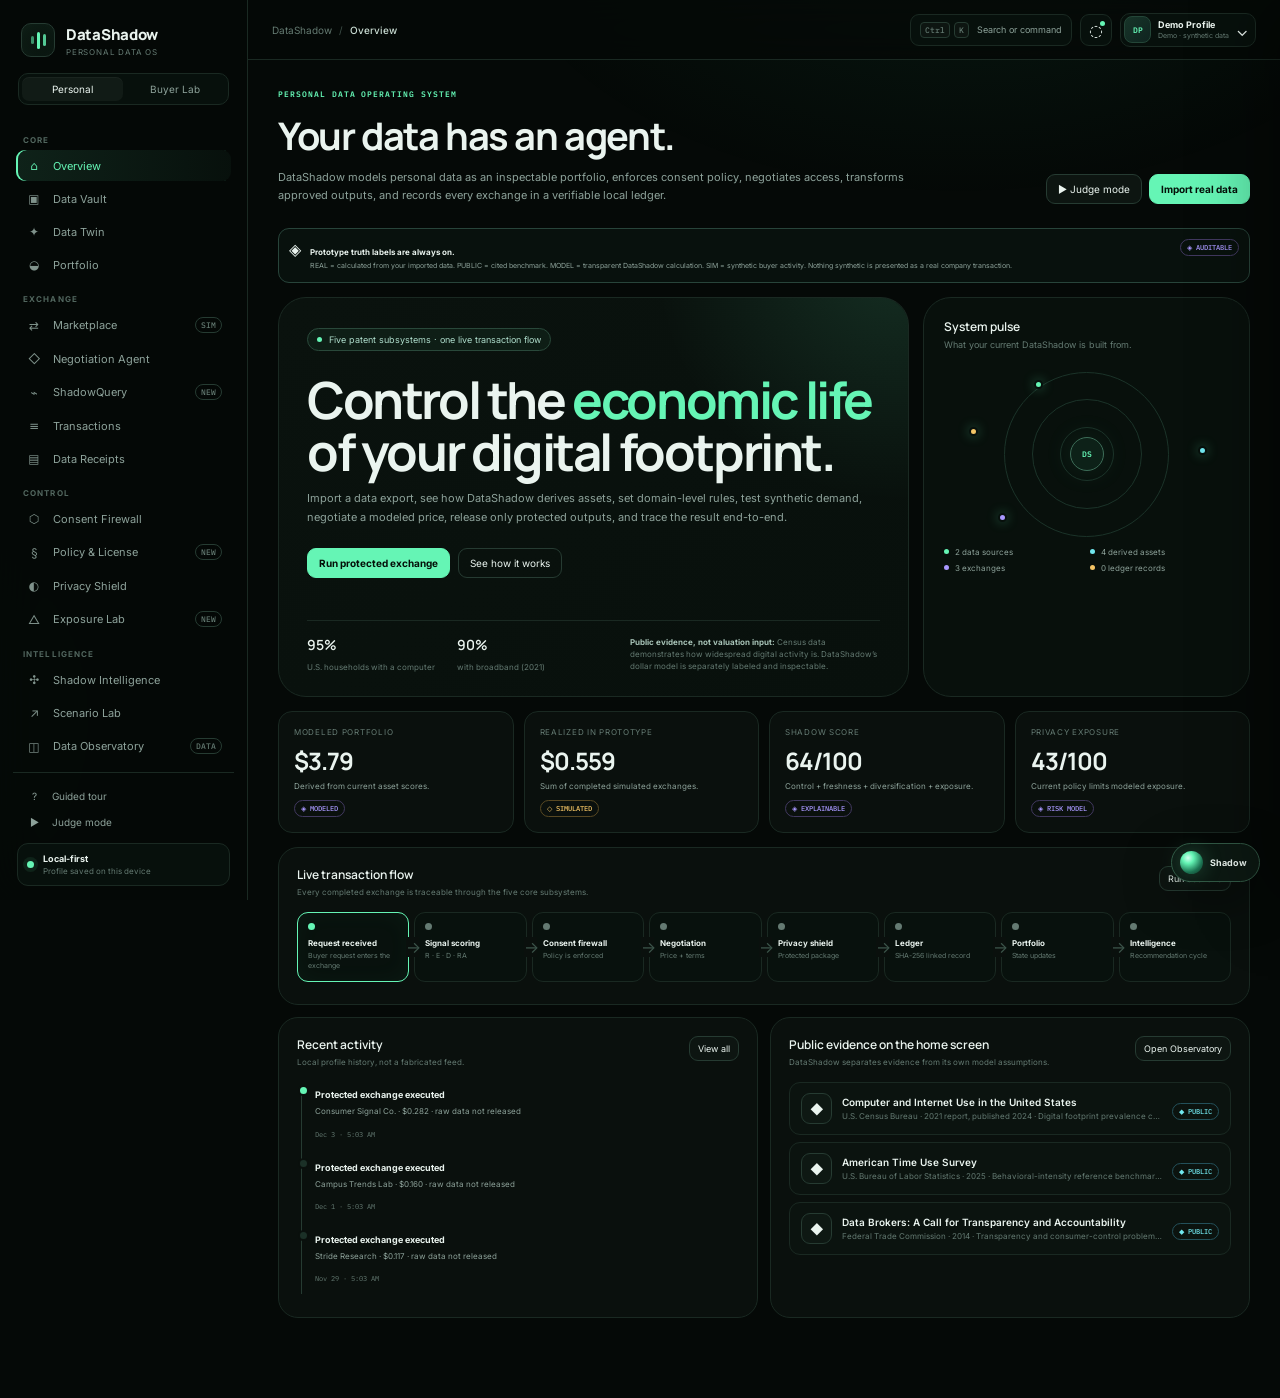
==== index.html @ cffaa815 "Add files via upload" ====
<!doctype html>
<html lang="en">
<head>
  <meta charset="utf-8" />
  <meta name="viewport" content="width=device-width,initial-scale=1" />
  <meta name="description" content="DataShadow — a local-first prototype for personal data asset management, consent, privacy-preserving exchange, and transparent valuation." />
  <meta name="theme-color" content="#07100e" />
  <title>DataShadow — Your Data Has an Agent</title>
  <link rel="preconnect" href="https://fonts.googleapis.com">
  <link rel="preconnect" href="https://fonts.gstatic.com" crossorigin>
  <link href="https://fonts.googleapis.com/css2?family=Inter:wght@400;500;600;700&family=Manrope:wght@500;600;700;800&family=IBM+Plex+Mono:wght@400;500&display=swap" rel="stylesheet">
  <link rel="stylesheet" href="styles.css" />
</head>
<body>
  <div id="boot" class="boot-screen">
    <div class="boot-mark">DS</div>
    <div class="boot-copy"><strong>DataShadow</strong><span>Initializing local privacy engine…</span></div>
  </div>

  <div class="app-shell" id="appShell">
    <aside class="sidebar" id="sidebar">
      <div class="brand" data-action="nav" data-page="overview">
        <div class="brand-mark"><span></span><span></span><span></span></div>
        <div><strong>DataShadow</strong><small>Personal Data OS</small></div>
      </div>

      <div class="mode-switch" role="group" aria-label="Application mode">
        <button class="mode-btn active" data-mode="personal">Personal</button>
        <button class="mode-btn" data-mode="buyer">Buyer Lab</button>
      </div>

      <nav class="side-nav" id="sideNav" aria-label="Primary navigation"></nav>

      <div class="sidebar-foot">
        <button class="sidebar-utility" data-action="guide"><span>?</span> Guided tour</button>
        <button class="sidebar-utility" data-action="judge"><span>▶</span> Judge mode</button>
        <div class="local-badge"><span class="pulse-dot"></span><div><b>Local-first</b><small>Profile saved on this device</small></div></div>
      </div>
    </aside>

    <section class="workspace">
      <header class="topbar">
        <button class="icon-btn mobile-only" data-action="toggle-sidebar" aria-label="Open navigation">☰</button>
        <div class="breadcrumbs" id="breadcrumbs"><span>DataShadow</span><b>/</b><strong>Overview</strong></div>
        <div class="top-actions">
          <button class="command-pill" data-action="command"><kbd>Ctrl</kbd><kbd>K</kbd><span>Search or command</span></button>
          <button class="icon-btn" data-action="notifications" aria-label="Notifications">◌<span class="notification-dot" id="notificationDot"></span></button>
          <button class="profile-chip" data-action="profile"><span class="avatar" id="avatar">SA</span><span class="profile-text"><b id="profileName">Demo Profile</b><small id="profileMeta">Local profile</small></span><span>⌄</span></button>
        </div>
      </header>

      <main id="main" class="main" tabindex="-1"></main>
    </section>
  </div>

  <button class="assistant-fab" data-action="assistant" aria-label="Open Shadow Assistant"><span class="assistant-orb"></span><b>Shadow</b></button>

  <div class="drawer" id="assistantDrawer" aria-hidden="true">
    <div class="drawer-head"><div><small>CONTEXTUAL ASSISTANT</small><h2>Shadow</h2></div><button class="icon-btn" data-action="assistant-close">×</button></div>
    <div class="assistant-context" id="assistantContext"></div>
    <div class="assistant-messages" id="assistantMessages"></div>
    <div class="assistant-suggestions" id="assistantSuggestions"></div>
    <form class="assistant-input" id="assistantForm"><input id="assistantInput" autocomplete="off" placeholder="Ask about your portfolio, privacy, or a transaction…"><button>↑</button></form>
  </div>

  <div class="modal-backdrop" id="modalBackdrop" aria-hidden="true"><div class="modal" id="modal"></div></div>
  <div class="toast-stack" id="toastStack" aria-live="polite"></div>

  <input type="file" id="spotifyInput" accept=".json" multiple hidden>
  <input type="file" id="tiktokInput" accept=".json" hidden>
  <input type="file" id="genericInput" accept=".json,.csv" hidden>
  <input type="file" id="profileImportInput" accept=".json" hidden>

  <script src="data/public-benchmarks.js"></script>
  <script src="app.js"></script>
</body>
</html>
---- styles.css ----
:root{
  --ink:#eaf4ef;--muted:#8da29a;--muted2:#647a72;--bg:#050907;--panel:#0a100d;--panel2:#0d1511;--panel3:#111b16;
  --line:#1a2922;--line2:#263b32;--mint:#65f5b5;--mint2:#34d99a;--cyan:#71e7ef;--amber:#f4c566;--red:#ff7f86;--violet:#a998ff;
  --shadow:0 24px 80px rgba(0,0,0,.38);--r:14px;--rl:20px;--rxl:28px;--sidebar:248px;
  --font:'Inter',system-ui,sans-serif;--display:'Manrope',system-ui,sans-serif;--mono:'IBM Plex Mono',monospace;
}
*{box-sizing:border-box}html{background:var(--bg);color-scheme:dark;scroll-behavior:smooth}body{margin:0;background:var(--bg);color:var(--ink);font-family:var(--font);min-height:100vh;overflow-x:hidden}
button,input,select,textarea{font:inherit}button{color:inherit}.boot-screen{position:fixed;inset:0;background:#050907;z-index:9999;display:flex;align-items:center;justify-content:center;gap:16px;transition:.6s opacity,.6s visibility}.boot-screen.hide{opacity:0;visibility:hidden}.boot-mark{width:48px;height:48px;border:1px solid #315343;border-radius:14px;display:grid;place-items:center;font:700 14px var(--mono);color:var(--mint);box-shadow:inset 0 0 30px rgba(101,245,181,.08)}.boot-copy{display:flex;flex-direction:column;gap:3px}.boot-copy strong{font:700 18px var(--display)}.boot-copy span{font-size:11px;color:var(--muted)}
body:before{content:"";position:fixed;inset:0;pointer-events:none;background:radial-gradient(800px 480px at 75% -10%,rgba(50,219,154,.08),transparent 60%),radial-gradient(500px 500px at -10% 80%,rgba(113,231,239,.05),transparent 70%);z-index:0}.app-shell{position:relative;z-index:1;display:grid;grid-template-columns:var(--sidebar) 1fr;min-height:100vh}.sidebar{position:sticky;top:0;height:100vh;border-right:1px solid var(--line);background:rgba(5,9,7,.92);backdrop-filter:blur(22px);padding:18px 13px 14px;display:flex;flex-direction:column;z-index:30}.brand{display:flex;align-items:center;gap:11px;padding:5px 8px 16px;cursor:pointer}.brand-mark{width:34px;height:34px;border-radius:10px;border:1px solid var(--line2);display:flex;align-items:center;justify-content:center;gap:3px;background:linear-gradient(145deg,#0c1711,#08100c);box-shadow:inset 0 0 24px rgba(101,245,181,.05)}.brand-mark span{display:block;width:3px;border-radius:4px;background:var(--mint)}.brand-mark span:nth-child(1){height:8px;opacity:.55}.brand-mark span:nth-child(2){height:17px}.brand-mark span:nth-child(3){height:12px;opacity:.8}.brand strong{font:800 15px var(--display);letter-spacing:-.3px}.brand small{display:block;color:var(--muted2);font-size:8px;letter-spacing:.1em;text-transform:uppercase;margin-top:2px}.mode-switch{background:#07100c;border:1px solid var(--line);border-radius:10px;padding:3px;display:grid;grid-template-columns:1fr 1fr;gap:2px;margin:0 5px 16px}.mode-btn{border:0;background:transparent;color:var(--muted);padding:6px;border-radius:7px;font-size:10px;cursor:pointer}.mode-btn.active{background:var(--panel3);color:var(--ink);box-shadow:0 1px 0 rgba(255,255,255,.04) inset}.side-nav{overflow:auto;padding:0 3px 8px;scrollbar-width:none}.nav-section{margin:14px 7px 5px;color:#52675f;font-size:8px;font-weight:700;letter-spacing:.14em;text-transform:uppercase}.nav-item{width:100%;border:0;background:transparent;color:#8da29a;padding:8px 9px;border-radius:9px;display:flex;align-items:center;gap:10px;text-align:left;cursor:pointer;font-size:11px;margin:2px 0;transition:.18s}.nav-item:hover{background:#0a120e;color:#d8e8e0}.nav-item.active{background:linear-gradient(90deg,rgba(101,245,181,.11),rgba(101,245,181,.035));color:var(--mint);box-shadow:inset 2px 0 0 var(--mint)}.nav-ico{width:18px;text-align:center;font-size:12px;opacity:.9}.nav-pill{margin-left:auto;font:500 8px var(--mono);padding:2px 5px;border:1px solid var(--line2);border-radius:8px;color:var(--muted2)}.sidebar-foot{margin-top:auto;border-top:1px solid var(--line);padding:10px 4px 0}.sidebar-utility{width:100%;border:0;background:transparent;color:var(--muted);display:flex;gap:9px;align-items:center;padding:7px 8px;border-radius:8px;cursor:pointer;font-size:10px}.sidebar-utility:hover{background:var(--panel);color:var(--ink)}.sidebar-utility span{width:18px;text-align:center}.local-badge{margin-top:8px;padding:9px;border:1px solid var(--line);border-radius:11px;background:#07100c;display:flex;gap:9px;align-items:center}.pulse-dot{width:7px;height:7px;border-radius:50%;background:var(--mint);box-shadow:0 0 0 4px rgba(101,245,181,.08)}.local-badge b{display:block;font-size:9px}.local-badge small{display:block;color:var(--muted2);font-size:8px;margin-top:2px}
.workspace{min-width:0}.topbar{height:60px;border-bottom:1px solid var(--line);display:flex;align-items:center;justify-content:space-between;padding:0 24px;position:sticky;top:0;background:rgba(5,9,7,.82);backdrop-filter:blur(20px);z-index:25}.breadcrumbs{font-size:10px;color:var(--muted2);display:flex;gap:7px;align-items:center}.breadcrumbs b{font-weight:400;color:#3f514a}.breadcrumbs strong{color:#caddd4;font-weight:500}.top-actions{display:flex;align-items:center;gap:8px}.command-pill{height:32px;border:1px solid var(--line);border-radius:9px;background:#07100c;color:var(--muted);font-size:9px;padding:0 9px;display:flex;align-items:center;gap:4px;cursor:pointer}.command-pill span{margin-left:4px}.command-pill kbd{font:500 8px var(--mono);border:1px solid var(--line2);background:var(--panel2);padding:2px 4px;border-radius:4px;color:var(--muted2)}.icon-btn{width:32px;height:32px;border:1px solid var(--line);background:#07100c;border-radius:9px;display:grid;place-items:center;cursor:pointer;position:relative}.icon-btn:hover{border-color:var(--line2);background:var(--panel2)}.notification-dot{position:absolute;right:6px;top:6px;width:5px;height:5px;border-radius:50%;background:var(--mint)}.profile-chip{height:34px;border:1px solid var(--line);background:#07100c;border-radius:10px;padding:2px 7px 2px 3px;display:flex;gap:7px;align-items:center;cursor:pointer}.avatar{width:27px;height:27px;display:grid;place-items:center;border-radius:8px;background:linear-gradient(135deg,#173428,#0f2420);color:var(--mint);font:600 8px var(--mono);border:1px solid #244638}.profile-text{text-align:left}.profile-text b{font-size:9px;display:block}.profile-text small{font-size:7px;color:var(--muted2);display:block;margin-top:1px}.main{max-width:1560px;margin:0 auto;padding:28px 30px 80px;outline:none}.page-enter{animation:pageIn .35s ease both}@keyframes pageIn{from{opacity:0;transform:translateY(4px)}to{opacity:1;transform:none}}
.eyebrow{font:600 8px var(--mono);color:var(--mint);letter-spacing:.12em;text-transform:uppercase;margin-bottom:9px}.page-head{display:flex;align-items:flex-end;justify-content:space-between;gap:20px;margin-bottom:24px}.page-head h1{font:700 clamp(25px,3vw,38px) var(--display);letter-spacing:-1.4px;margin:0}.page-head p{max-width:650px;color:var(--muted);font-size:11px;line-height:1.65;margin:7px 0 0}.head-actions{display:flex;gap:7px;flex-wrap:wrap}.btn{border:1px solid var(--line2);background:var(--panel2);border-radius:9px;padding:8px 11px;font-size:10px;cursor:pointer;display:inline-flex;align-items:center;justify-content:center;gap:7px;transition:.18s;text-decoration:none;color:var(--ink)}.btn:hover{transform:translateY(-1px);border-color:#355344}.btn.primary{background:var(--mint);color:#051009;border-color:var(--mint);font-weight:700}.btn.primary:hover{box-shadow:0 8px 28px rgba(101,245,181,.15)}.btn.ghost{background:transparent}.btn.danger{border-color:rgba(255,127,134,.3);color:var(--red);background:rgba(255,127,134,.06)}.btn.small{padding:6px 8px;font-size:9px}.btn.linklike{background:transparent;border:0;padding:0;color:var(--mint)}
.hero-grid{display:grid;grid-template-columns:minmax(0,1.45fr) minmax(300px,.75fr);gap:14px;margin-bottom:14px}.hero-panel{border:1px solid var(--line);border-radius:var(--rxl);background:linear-gradient(145deg,#0a120e,#08100c);min-height:370px;padding:28px 28px 118px;position:relative;overflow:hidden}.hero-panel:before{content:"";position:absolute;width:520px;height:520px;border-radius:50%;right:-250px;top:-300px;background:radial-gradient(circle,rgba(101,245,181,.13),transparent 66%);pointer-events:none}.hero-kicker{display:inline-flex;align-items:center;gap:7px;border:1px solid #29483a;background:rgba(101,245,181,.05);border-radius:30px;padding:5px 9px;color:#aedccb;font-size:9px}.hero-kicker i{width:5px;height:5px;border-radius:50%;background:var(--mint)}.hero-panel h2{font:700 clamp(30px,4vw,54px)/1.02 var(--display);letter-spacing:-2.4px;margin:22px 0 12px;max-width:800px}.hero-panel h2 em{font-style:normal;color:var(--mint)}.hero-panel>p{color:var(--muted);font-size:11px;line-height:1.75;max-width:650px}.hero-actions{display:flex;gap:8px;margin-top:20px}.evidence-strip{position:absolute;left:28px;right:28px;bottom:22px;border-top:1px solid var(--line);padding-top:14px;display:flex;gap:22px;align-items:center}.evidence-stat b{font:600 14px var(--display);display:block}.evidence-stat small{font-size:8px;color:var(--muted2)}.evidence-source{margin-left:auto;max-width:250px;font-size:8px;color:var(--muted2);line-height:1.5}.evidence-source strong{color:#a9c5b9}.signal-radar{border:1px solid var(--line);border-radius:var(--rxl);background:#08100c;padding:20px;position:relative}.signal-radar h3{font:600 12px var(--display);margin:0}.signal-radar>p{font-size:9px;color:var(--muted2);margin:4px 0 12px}.radar-orbit{height:185px;position:relative;display:grid;place-items:center}.orbit{position:absolute;border:1px solid #1b3329;border-radius:50%}.orbit.o1{width:165px;height:165px}.orbit.o2{width:110px;height:110px}.orbit.o3{width:54px;height:54px}.orbit-core{width:34px;height:34px;border-radius:50%;display:grid;place-items:center;border:1px solid #3d6d58;background:#0d2118;color:var(--mint);font:600 8px var(--mono);box-shadow:0 0 30px rgba(101,245,181,.1)}.orbit-node{position:absolute;width:9px;height:9px;border:2px solid #07100c;border-radius:50%;background:var(--mint);box-shadow:0 0 12px rgba(101,245,181,.35)}.orbit-node.n1{top:18px;left:90px}.orbit-node.n2{right:22px;top:84px;background:var(--cyan)}.orbit-node.n3{bottom:25px;left:54px;background:var(--violet)}.orbit-node.n4{left:25px;top:65px;background:var(--amber)}.radar-legend{display:grid;grid-template-columns:1fr 1fr;gap:6px}.legend-item{font-size:8px;color:var(--muted);display:flex;align-items:center;gap:6px}.legend-item i{width:5px;height:5px;border-radius:50%;background:var(--mint)}
.metric-grid{display:grid;grid-template-columns:repeat(4,1fr);gap:10px;margin:14px 0}.metric{border:1px solid var(--line);background:var(--panel);border-radius:var(--r);padding:15px;min-width:0}.metric-label{font-size:8px;color:var(--muted2);text-transform:uppercase;letter-spacing:.09em}.metric-value{font:700 24px var(--display);letter-spacing:-1px;margin:7px 0 4px}.metric-sub{font-size:8px;color:var(--muted);line-height:1.4}.metric .source-tag{margin-top:8px}.source-tag{display:inline-flex;align-items:center;gap:4px;border:1px solid var(--line2);padding:3px 6px;border-radius:20px;font:500 7px var(--mono);color:var(--muted)}.source-tag.real{color:var(--mint);border-color:#295441}.source-tag.public{color:var(--cyan);border-color:#23505a}.source-tag.sim{color:var(--amber);border-color:#584822}.source-tag.model{color:var(--violet);border-color:#41385f}
.grid-2{display:grid;grid-template-columns:1fr 1fr;gap:12px}.grid-3{display:grid;grid-template-columns:repeat(3,1fr);gap:12px}.grid-4{display:grid;grid-template-columns:repeat(4,1fr);gap:10px}.panel{border:1px solid var(--line);background:var(--panel);border-radius:var(--rl);padding:18px;min-width:0}.panel.tight{padding:14px}.panel-head{display:flex;align-items:flex-start;justify-content:space-between;gap:10px;margin-bottom:14px}.panel-head h3{font:600 12px var(--display);margin:0}.panel-head p{font-size:8px;color:var(--muted2);margin:3px 0 0;line-height:1.5}.panel-label{font:600 7px var(--mono);letter-spacing:.12em;text-transform:uppercase;color:var(--muted2);margin-bottom:7px}.section-title{font:650 18px var(--display);letter-spacing:-.4px;margin:28px 0 12px}.section-sub{font-size:10px;color:var(--muted);margin:-6px 0 14px;max-width:760px;line-height:1.7}.divider{height:1px;background:var(--line);margin:16px 0}.mono{font-family:var(--mono)}.muted{color:var(--muted)}.mint{color:var(--mint)}.amber{color:var(--amber)}.red{color:var(--red)}.cyan{color:var(--cyan)}.violet{color:var(--violet)}
.chart-wrap{height:190px;position:relative}.line-chart{width:100%;height:100%;overflow:visible}.chart-grid-line{stroke:#15231d;stroke-width:1}.chart-path{fill:none;stroke:var(--mint);stroke-width:2;filter:drop-shadow(0 0 5px rgba(101,245,181,.2))}.chart-fill{fill:url(#chartFade)}.chart-dot{fill:#07100c;stroke:var(--mint);stroke-width:2}.chart-tooltip{position:absolute;background:#0b1510;border:1px solid var(--line2);padding:6px 8px;border-radius:8px;font-size:8px;pointer-events:none;transform:translate(-50%,-120%);display:none;z-index:5;box-shadow:var(--shadow)}.spark{height:26px;width:70px}.mini-bars{height:72px;display:flex;gap:4px;align-items:flex-end}.mini-bar{flex:1;border-radius:3px 3px 1px 1px;background:linear-gradient(to top,rgba(101,245,181,.22),rgba(101,245,181,.8))}
.list{display:flex;flex-direction:column;gap:7px}.list-row{border:1px solid var(--line);background:#0b130f;border-radius:11px;padding:10px 11px;display:flex;align-items:center;gap:10px;transition:.17s;min-width:0}.list-row.clickable{cursor:pointer}.list-row.clickable:hover{border-color:#2a4538;background:#0c1611}.row-icon{width:31px;height:31px;border:1px solid var(--line2);border-radius:9px;display:grid;place-items:center;background:#0e1813;font-size:13px;flex:none}.row-main{min-width:0;flex:1}.row-main b{display:block;font-size:10px;font-weight:600;overflow:hidden;text-overflow:ellipsis;white-space:nowrap}.row-main small{display:block;color:var(--muted2);font-size:8px;margin-top:3px;overflow:hidden;text-overflow:ellipsis;white-space:nowrap}.row-side{text-align:right;flex:none}.row-side b{font:600 10px var(--mono);display:block}.row-side small{font-size:7px;color:var(--muted2);display:block;margin-top:3px}.status{display:inline-flex;align-items:center;gap:5px;border-radius:20px;padding:3px 7px;border:1px solid var(--line2);font-size:7px;white-space:nowrap}.status:before{content:"";width:5px;height:5px;border-radius:50%;background:var(--muted)}.status.open:before,.status.ok:before,.status.approved:before{background:var(--mint)}.status.selective:before,.status.pending:before{background:var(--amber)}.status.locked:before,.status.denied:before,.status.high:before{background:var(--red)}
.flow{display:flex;align-items:stretch;gap:5px;overflow:auto;padding-bottom:4px}.flow-step{min-width:105px;flex:1;border:1px solid var(--line);background:#08110d;border-radius:11px;padding:10px;position:relative}.flow-step+.flow-step:before{content:"→";position:absolute;left:-9px;top:50%;transform:translateY(-50%);color:#3c554b;background:var(--panel);width:13px;text-align:center}.flow-step i{display:block;width:7px;height:7px;border-radius:50%;background:var(--muted2);margin-bottom:8px}.flow-step.done{border-color:#254438}.flow-step.done i{background:var(--mint);box-shadow:0 0 12px rgba(101,245,181,.25)}.flow-step.active{border-color:var(--mint);box-shadow:inset 0 0 25px rgba(101,245,181,.04)}.flow-step.active i{background:var(--mint);animation:pulse 1s infinite}@keyframes pulse{50%{box-shadow:0 0 0 6px rgba(101,245,181,0)}}.flow-step b{display:block;font-size:8px}.flow-step small{display:block;font-size:7px;color:var(--muted2);margin-top:3px;line-height:1.45}
.data-table-wrap{overflow:auto;border:1px solid var(--line);border-radius:12px}.data-table{width:100%;border-collapse:collapse;min-width:700px}.data-table th{font:600 7px var(--mono);text-transform:uppercase;letter-spacing:.09em;color:var(--muted2);text-align:left;padding:9px 11px;background:#09110d;border-bottom:1px solid var(--line)}.data-table td{font-size:8px;padding:9px 11px;border-bottom:1px solid #15221c;color:#b8cbc2}.data-table tr:last-child td{border-bottom:0}.data-table tbody tr:hover{background:#0c1511}.hash{font:400 7px var(--mono);color:#6f9986;max-width:180px;overflow:hidden;text-overflow:ellipsis;white-space:nowrap}.badge{display:inline-flex;padding:3px 6px;border:1px solid var(--line2);border-radius:6px;font:500 7px var(--mono);color:var(--muted)}
.domain-grid{display:grid;grid-template-columns:repeat(3,1fr);gap:10px}.domain-card{border:1px solid var(--line);background:var(--panel);border-radius:16px;padding:15px;position:relative;overflow:hidden}.domain-card:after{content:"";position:absolute;right:-25px;top:-25px;width:85px;height:85px;border-radius:50%;background:radial-gradient(circle,var(--glow,rgba(101,245,181,.06)),transparent 70%);pointer-events:none}.domain-top{display:flex;justify-content:space-between;gap:8px}.domain-icon{font-size:20px}.domain-card h3{font:600 12px var(--display);margin:9px 0 4px}.domain-card p{font-size:8px;color:var(--muted);line-height:1.55;min-height:38px}.domain-meta{display:flex;justify-content:space-between;border-top:1px solid var(--line);padding-top:10px;margin-top:11px}.domain-meta div b{font:600 9px var(--mono);display:block}.domain-meta div small{font-size:6px;color:var(--muted2);text-transform:uppercase}.segmented{display:flex;border:1px solid var(--line);padding:2px;background:#07100c;border-radius:8px}.segmented button{border:0;background:transparent;color:var(--muted2);font-size:7px;padding:4px 6px;border-radius:5px;cursor:pointer}.segmented button.active{background:#15231d;color:var(--ink)}
.input,.select,.textarea{width:100%;border:1px solid var(--line2);background:#07100c;color:var(--ink);border-radius:9px;padding:9px 10px;outline:none;font-size:9px}.input:focus,.select:focus,.textarea:focus{border-color:#3a6351;box-shadow:0 0 0 3px rgba(101,245,181,.05)}.textarea{resize:vertical;min-height:75px}.form-grid{display:grid;grid-template-columns:1fr 1fr;gap:10px}.field label{display:block;font-size:7px;color:var(--muted2);text-transform:uppercase;letter-spacing:.08em;margin:0 0 5px}.range{width:100%;accent-color:var(--mint)}.range-row{display:flex;align-items:center;gap:8px}.range-value{font:500 8px var(--mono);color:var(--mint);min-width:36px;text-align:right}.check-row{display:flex;align-items:center;justify-content:space-between;border:1px solid var(--line);border-radius:10px;padding:9px 10px;background:#09110d}.check-row b{font-size:9px}.check-row small{font-size:7px;color:var(--muted2);display:block;margin-top:2px}.toggle{width:32px;height:18px;border:1px solid var(--line2);border-radius:20px;background:#101b16;position:relative;cursor:pointer;transition:.2s}.toggle:after{content:"";position:absolute;width:12px;height:12px;top:2px;left:2px;border-radius:50%;background:#6c7d75;transition:.2s}.toggle.on{border-color:#367159;background:rgba(101,245,181,.12)}.toggle.on:after{left:16px;background:var(--mint)}
.source-card{border:1px solid var(--line);border-radius:14px;background:#09110d;padding:13px}.source-card .agency{font:600 7px var(--mono);color:var(--cyan);text-transform:uppercase;letter-spacing:.09em}.source-card h4{font:600 11px var(--display);margin:7px 0 4px}.source-card p{font-size:8px;color:var(--muted);line-height:1.55}.source-card a{font-size:8px;color:var(--mint);text-decoration:none}.source-card a:hover{text-decoration:underline}.source-metrics{display:flex;gap:8px;margin:9px 0}.source-metric{border-left:1px solid var(--line2);padding-left:8px}.source-metric b{font:600 12px var(--mono);display:block}.source-metric small{font-size:6px;color:var(--muted2)}
.score-ring{--score:75;--ring:var(--mint);width:120px;height:120px;border-radius:50%;display:grid;place-items:center;background:conic-gradient(var(--ring) calc(var(--score)*1%),#14221b 0);position:relative}.score-ring:after{content:"";position:absolute;inset:8px;border-radius:50%;background:var(--panel)}.score-ring>div{position:relative;z-index:1;text-align:center}.score-ring b{font:700 29px var(--display);display:block}.score-ring small{font-size:7px;color:var(--muted2)}.score-breakdown{flex:1}.score-line{display:grid;grid-template-columns:100px 1fr 34px;align-items:center;gap:8px;margin:8px 0;font-size:8px}.progress{height:5px;border-radius:10px;background:#14231c;overflow:hidden}.progress span{height:100%;display:block;background:var(--mint);border-radius:10px}
.twin-wrap{min-height:500px;border:1px solid var(--line);border-radius:var(--rl);background:radial-gradient(circle at center,rgba(101,245,181,.05),transparent 38%),#07100c;position:relative;overflow:hidden}.twin-canvas{width:100%;height:500px}.twin-node{cursor:pointer;transition:.2s}.twin-node:hover{filter:brightness(1.3)}.graph-controls{position:absolute;left:14px;top:14px;display:flex;gap:5px;z-index:3}.graph-legend{position:absolute;right:14px;bottom:14px;background:rgba(7,16,12,.88);border:1px solid var(--line);border-radius:10px;padding:8px 10px;display:flex;gap:10px;font-size:7px;color:var(--muted)}.graph-legend i{display:inline-block;width:6px;height:6px;border-radius:50%;margin-right:4px}.graph-detail{position:absolute;right:14px;top:14px;width:240px;background:rgba(8,17,13,.96);border:1px solid var(--line2);border-radius:12px;padding:13px;display:none;z-index:4;box-shadow:var(--shadow)}.graph-detail.open{display:block}.graph-detail h4{font:600 11px var(--display);margin:0 0 4px}.graph-detail p{font-size:8px;color:var(--muted);line-height:1.55}.graph-kv{display:flex;justify-content:space-between;font-size:7px;border-top:1px solid var(--line);padding:6px 0}.graph-kv span{color:var(--muted2)}
.transform-grid{display:grid;grid-template-columns:1fr 40px 1fr;gap:10px;align-items:center}.data-sample{border:1px solid var(--line);background:#07100c;border-radius:11px;padding:11px;font:400 8px/1.8 var(--mono)}.sample-row{display:flex;justify-content:space-between;gap:12px}.sample-row span:first-child{color:var(--muted2)}.sample-row.changed span:last-child{color:var(--amber)}.transform-arrow{text-align:center;color:var(--mint)}.risk-matrix{display:grid;grid-template-columns:repeat(5,1fr);gap:3px}.risk-cell{aspect-ratio:1;border-radius:5px;border:1px solid var(--line);display:grid;place-items:center;font:500 7px var(--mono);color:rgba(255,255,255,.4)}.risk-cell.r1{background:rgba(101,245,181,.06)}.risk-cell.r2{background:rgba(244,197,102,.08)}.risk-cell.r3{background:rgba(255,127,134,.09)}
.license-preview{border:1px solid var(--line2);border-radius:14px;background:linear-gradient(145deg,#09130e,#07100c);padding:18px;position:relative}.license-preview:before{content:"DS LICENSE";font:600 7px var(--mono);letter-spacing:.15em;color:#446356;position:absolute;right:14px;top:12px}.license-preview h3{font:650 18px var(--display);margin:0 0 4px}.license-terms{display:grid;grid-template-columns:1fr 1fr;gap:6px;margin-top:14px}.license-term{border:1px solid var(--line);border-radius:9px;padding:8px}.license-term small{font-size:6px;color:var(--muted2);text-transform:uppercase}.license-term b{font-size:8px;display:block;margin-top:3px}.query-box{border:1px solid #2c5845;border-radius:15px;background:linear-gradient(145deg,rgba(101,245,181,.06),transparent);padding:18px}.query-code{background:#050a07;border:1px solid var(--line);border-radius:10px;padding:12px;font:400 8px/1.7 var(--mono);color:#acd9c6;margin:10px 0}.query-result{border:1px dashed #315744;border-radius:10px;padding:10px;display:flex;justify-content:space-between;align-items:center}.query-result b{font:700 22px var(--display);color:var(--mint)}
.timeline{position:relative;padding-left:18px}.timeline:before{content:"";position:absolute;left:4px;top:5px;bottom:5px;width:1px;background:var(--line2)}.timeline-item{position:relative;padding:0 0 14px}.timeline-item:before{content:"";position:absolute;left:-17px;top:3px;width:7px;height:7px;border-radius:50%;background:#1b3027;border:2px solid var(--panel)}.timeline-item.new:before{background:var(--mint)}.timeline-item b{font-size:9px}.timeline-item p{font-size:8px;color:var(--muted);line-height:1.55;margin:3px 0}.timeline-item time{font:400 7px var(--mono);color:var(--muted2)}
.callout{border:1px solid #274536;background:rgba(101,245,181,.04);border-radius:12px;padding:12px;display:flex;gap:10px}.callout.warn{border-color:#4e4428;background:rgba(244,197,102,.04)}.callout.danger{border-color:#512d30;background:rgba(255,127,134,.04)}.callout-icon{width:27px;height:27px;display:grid;place-items:center;border:1px solid var(--line2);border-radius:8px;flex:none}.callout b{font-size:9px}.callout p{font-size:8px;color:var(--muted);line-height:1.55;margin:3px 0 0}.empty{padding:28px;text-align:center;border:1px dashed var(--line2);border-radius:14px}.empty-icon{font-size:24px;opacity:.65}.empty h3{font:600 13px var(--display);margin:9px 0 4px}.empty p{font-size:8px;color:var(--muted);max-width:420px;margin:0 auto 12px;line-height:1.6}
.assistant-fab{position:fixed;right:20px;bottom:18px;z-index:45;border:1px solid #315744;background:#0c1812;border-radius:40px;padding:7px 12px 7px 8px;display:flex;align-items:center;gap:7px;cursor:pointer;box-shadow:0 15px 50px rgba(0,0,0,.4)}.assistant-fab b{font-size:9px}.assistant-orb{width:23px;height:23px;border-radius:50%;background:radial-gradient(circle at 35% 30%,#d4fff0,var(--mint) 25%,#1d7453 65%,#0e2a1e);box-shadow:0 0 20px rgba(101,245,181,.25)}.drawer{position:fixed;right:0;top:0;bottom:0;width:min(385px,100vw);background:#07100c;border-left:1px solid var(--line2);z-index:70;transform:translateX(102%);transition:.28s;display:flex;flex-direction:column;box-shadow:-20px 0 70px rgba(0,0,0,.4)}.drawer.open{transform:none}.drawer-head{display:flex;align-items:center;justify-content:space-between;padding:18px;border-bottom:1px solid var(--line)}.drawer-head small{font:500 7px var(--mono);color:var(--mint);letter-spacing:.12em}.drawer-head h2{font:650 18px var(--display);margin:2px 0 0}.assistant-context{margin:12px 14px 0;border:1px solid var(--line);border-radius:10px;padding:9px;font-size:7px;color:var(--muted)}.assistant-messages{flex:1;overflow:auto;padding:14px;display:flex;flex-direction:column;gap:9px}.message{max-width:90%;font-size:9px;line-height:1.6;border-radius:11px;padding:9px 10px}.message.assistant{background:var(--panel2);border:1px solid var(--line);align-self:flex-start}.message.user{background:#133426;border:1px solid #24513d;align-self:flex-end}.assistant-suggestions{display:flex;gap:5px;overflow:auto;padding:8px 14px}.assistant-suggestions button{white-space:nowrap;border:1px solid var(--line);background:#09120e;border-radius:20px;color:var(--muted);font-size:7px;padding:6px 8px;cursor:pointer}.assistant-input{display:flex;padding:12px 14px 16px;border-top:1px solid var(--line);gap:7px}.assistant-input input{flex:1;border:1px solid var(--line2);background:#050a07;color:var(--ink);border-radius:10px;padding:10px;font-size:9px;outline:none}.assistant-input button{width:34px;border:0;border-radius:9px;background:var(--mint);color:#051009;font-weight:800;cursor:pointer}
.modal-backdrop{position:fixed;inset:0;background:rgba(0,0,0,.7);backdrop-filter:blur(8px);z-index:80;display:grid;place-items:center;padding:20px;opacity:0;visibility:hidden;transition:.2s}.modal-backdrop.open{opacity:1;visibility:visible}.modal{width:min(650px,100%);max-height:88vh;overflow:auto;background:#08110d;border:1px solid var(--line2);border-radius:20px;box-shadow:var(--shadow);padding:20px}.modal h2{font:650 20px var(--display);letter-spacing:-.5px;margin:0}.modal p{font-size:9px;color:var(--muted);line-height:1.65}.modal-head{display:flex;justify-content:space-between;gap:10px;align-items:flex-start}.modal-actions{display:flex;justify-content:flex-end;gap:7px;margin-top:16px}.toast-stack{position:fixed;right:18px;top:72px;z-index:95;display:flex;flex-direction:column;gap:7px}.toast{border:1px solid var(--line2);background:#0b1611;border-radius:10px;padding:9px 11px;font-size:8px;box-shadow:var(--shadow);animation:toastIn .2s ease}.toast strong{color:var(--mint)}@keyframes toastIn{from{opacity:0;transform:translateY(-5px)}to{opacity:1;transform:none}}
.command-results{display:flex;flex-direction:column;gap:5px;margin-top:12px}.command-item{border:1px solid var(--line);border-radius:9px;padding:9px;cursor:pointer;display:flex;justify-content:space-between;gap:10px}.command-item:hover{border-color:#365645;background:#0b1510}.command-item b{font-size:9px}.command-item small{font-size:7px;color:var(--muted2)}
.guide-overlay{position:fixed;inset:0;background:rgba(0,0,0,.58);z-index:90;pointer-events:none}.guide-card{position:fixed;z-index:91;width:min(370px,calc(100vw - 30px));background:#0a1510;border:1px solid #365947;border-radius:15px;padding:15px;box-shadow:var(--shadow)}.guide-card .step{font:500 7px var(--mono);color:var(--mint);text-transform:uppercase;letter-spacing:.11em}.guide-card h3{font:650 15px var(--display);margin:6px 0}.guide-card p{font-size:8px;color:var(--muted);line-height:1.6}.guide-actions{display:flex;justify-content:space-between;align-items:center;margin-top:12px}.guide-actions div{display:flex;gap:6px}.guide-dots{display:flex;gap:4px}.guide-dots i{width:5px;height:5px;border-radius:50%;background:#263c32}.guide-dots i.active{background:var(--mint)}
.mobile-only{display:none}.notice-bar{display:flex;gap:9px;align-items:flex-start;border:1px solid #28443a;background:#08110d;border-radius:11px;padding:10px;margin-bottom:14px}.notice-bar b{font-size:8px}.notice-bar p{font-size:7px;color:var(--muted);margin:2px 0 0;line-height:1.5}.notice-bar .source-tag{margin-left:auto;flex:none}.about-hero{display:grid;grid-template-columns:130px 1fr;gap:20px;align-items:start}.about-photo{width:130px;height:145px;object-fit:cover;object-position:50% 20%;border-radius:18px;border:1px solid var(--line2);filter:saturate(.9) contrast(1.03)}.about-copy h2{font:700 26px var(--display);letter-spacing:-.8px;margin:0}.about-copy .role{font-size:9px;color:var(--mint);margin:5px 0 10px}.about-copy p{font-size:9px;color:var(--muted);line-height:1.72}.tag-cloud{display:flex;flex-wrap:wrap;gap:5px;margin-top:10px}.tag{border:1px solid var(--line);border-radius:20px;padding:4px 7px;font-size:7px;color:#a7bbb1}.architecture{display:grid;grid-template-columns:repeat(5,1fr);gap:8px}.arch-node{border:1px solid var(--line);background:#09120e;border-radius:12px;padding:11px;min-height:100px}.arch-node .n{font:500 7px var(--mono);color:var(--mint)}.arch-node h4{font:600 10px var(--display);margin:7px 0 4px}.arch-node p{font-size:7px;color:var(--muted);line-height:1.5}.formula{border:1px solid var(--line2);background:#050a07;border-radius:10px;padding:11px;font:400 9px var(--mono);color:#bad8cb}.big-number{font:700 42px var(--display);letter-spacing:-2px}.smallcaps{font:600 7px var(--mono);letter-spacing:.12em;text-transform:uppercase;color:var(--muted2)}
@media(max-width:1100px){:root{--sidebar:216px}.metric-grid,.grid-4{grid-template-columns:repeat(2,1fr)}.domain-grid,.grid-3{grid-template-columns:repeat(2,1fr)}.architecture{grid-template-columns:repeat(3,1fr)}.hero-grid{grid-template-columns:1fr}.signal-radar{min-height:260px}}
@media(max-width:760px){.mobile-only{display:grid}.app-shell{grid-template-columns:1fr}.sidebar{position:fixed;left:0;top:0;bottom:0;width:250px;transform:translateX(-102%);transition:.25s;box-shadow:20px 0 60px rgba(0,0,0,.4)}.sidebar.open{transform:none}.topbar{padding:0 12px}.command-pill{display:none}.profile-text{display:none}.main{padding:20px 14px 70px}.page-head{align-items:flex-start;flex-direction:column}.hero-panel{padding:20px 20px 128px;min-height:430px}.hero-panel h2{font-size:34px}.evidence-strip{left:20px;right:20px;gap:12px;flex-wrap:wrap}.evidence-source{margin-left:0}.metric-grid,.grid-2,.grid-3,.grid-4,.domain-grid,.form-grid{grid-template-columns:1fr}.architecture{grid-template-columns:1fr}.transform-grid{grid-template-columns:1fr}.transform-arrow{transform:rotate(90deg)}.about-hero{grid-template-columns:1fr}.about-photo{width:110px;height:120px}.drawer{width:100%}.graph-detail{left:14px;right:14px;top:auto;bottom:14px;width:auto}.twin-canvas{height:430px}.twin-wrap{min-height:430px}}
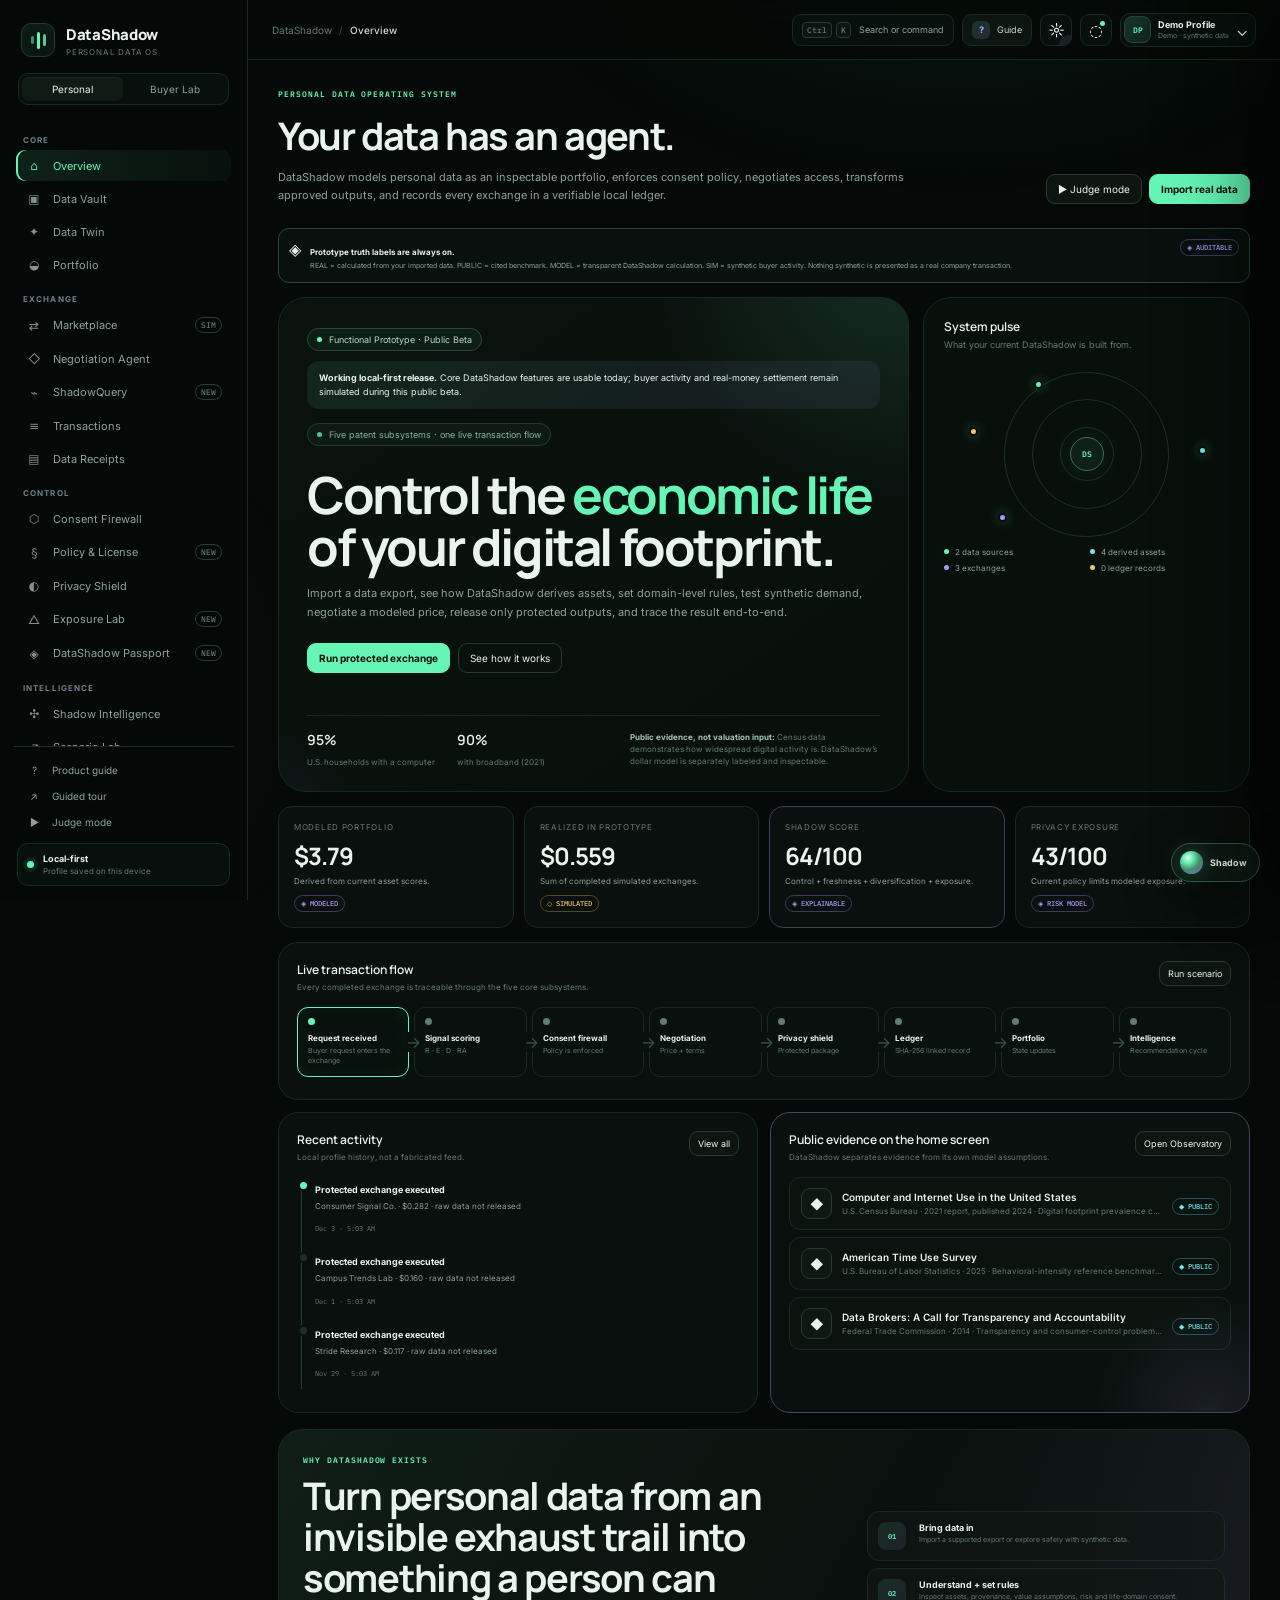
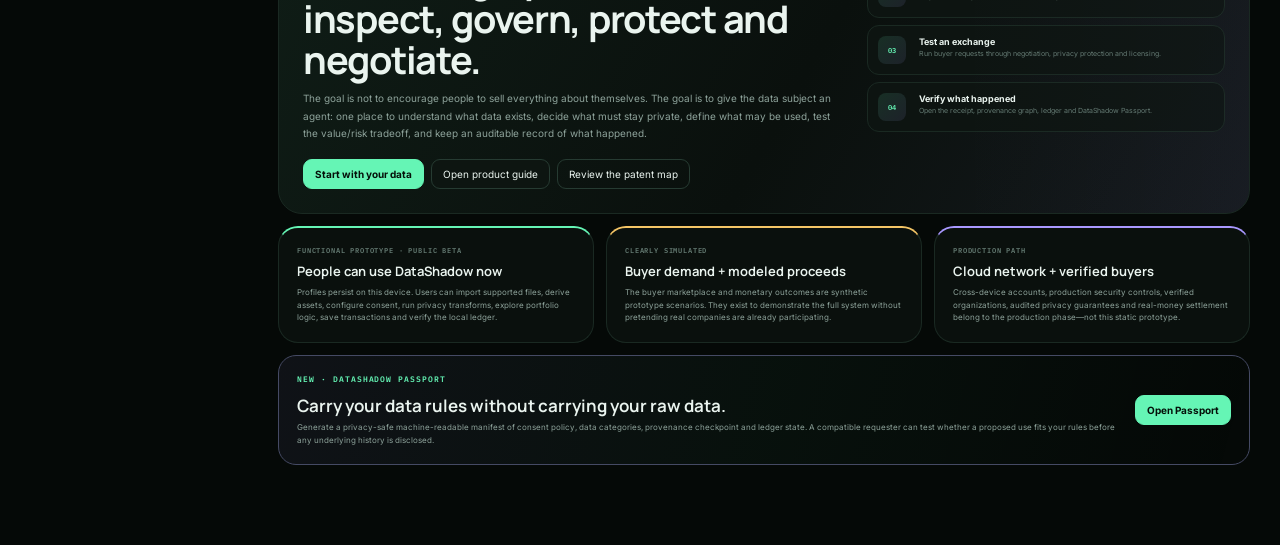
==== commit bc4f230a: "Add files via upload" ====
--- a/index.html
+++ b/index.html
@@ -3,9 +3,9 @@
 <head>
   <meta charset="utf-8" />
   <meta name="viewport" content="width=device-width,initial-scale=1" />
-  <meta name="description" content="DataShadow — a local-first prototype for personal data asset management, consent, privacy-preserving exchange, and transparent valuation." />
-  <meta name="theme-color" content="#07100e" />
-  <title>DataShadow — Your Data Has an Agent</title>
+  <meta name="description" content="DataShadow — Functional Prototype · Public Beta. A local-first personal data asset management system for consent, privacy-preserving exchange, and transparent valuation." />
+  <meta name="theme-color" content="#07100e" id="themeMeta" />
+  <title>DataShadow — Functional Prototype · Public Beta</title>
   <link rel="preconnect" href="https://fonts.googleapis.com">
   <link rel="preconnect" href="https://fonts.gstatic.com" crossorigin>
   <link href="https://fonts.googleapis.com/css2?family=Inter:wght@400;500;600;700&family=Manrope:wght@500;600;700;800&family=IBM+Plex+Mono:wght@400;500&display=swap" rel="stylesheet">
@@ -32,7 +32,8 @@
       <nav class="side-nav" id="sideNav" aria-label="Primary navigation"></nav>
 
       <div class="sidebar-foot">
-        <button class="sidebar-utility" data-action="guide"><span>?</span> Guided tour</button>
+        <button class="sidebar-utility" data-action="guide-hub"><span>?</span> Product guide</button>
+        <button class="sidebar-utility" data-action="guide"><span>↗</span> Guided tour</button>
         <button class="sidebar-utility" data-action="judge"><span>▶</span> Judge mode</button>
         <div class="local-badge"><span class="pulse-dot"></span><div><b>Local-first</b><small>Profile saved on this device</small></div></div>
       </div>
@@ -44,6 +45,8 @@
         <div class="breadcrumbs" id="breadcrumbs"><span>DataShadow</span><b>/</b><strong>Overview</strong></div>
         <div class="top-actions">
           <button class="command-pill" data-action="command"><kbd>Ctrl</kbd><kbd>K</kbd><span>Search or command</span></button>
+          <button class="top-guide-btn" data-action="guide-hub" aria-label="Open product guide"><span class="guide-spark">?</span><span>Guide</span></button>
+          <button class="icon-btn theme-toggle" data-action="theme" aria-label="Switch light or dark mode" title="Switch theme"><span id="themeIcon">☼</span></button>
           <button class="icon-btn" data-action="notifications" aria-label="Notifications">◌<span class="notification-dot" id="notificationDot"></span></button>
           <button class="profile-chip" data-action="profile"><span class="avatar" id="avatar">SA</span><span class="profile-text"><b id="profileName">Demo Profile</b><small id="profileMeta">Local profile</small></span><span>⌄</span></button>
         </div>
@@ -54,6 +57,18 @@
   </div>
 
   <button class="assistant-fab" data-action="assistant" aria-label="Open Shadow Assistant"><span class="assistant-orb"></span><b>Shadow</b></button>
+
+
+  <aside class="guide-drawer" id="guideDrawer" aria-hidden="true">
+    <div class="guide-drawer-head">
+      <div><small>DATASHADOW FIELD GUIDE</small><h2>Know what every tool does.</h2></div>
+      <button class="icon-btn" data-action="guide-hub-close" aria-label="Close product guide">×</button>
+    </div>
+    <div class="guide-current" id="guideCurrent"></div>
+    <div class="guide-search-wrap"><span>⌕</span><input id="guideSearch" autocomplete="off" placeholder="Search Scenario Lab, ShadowQuery, receipts…"></div>
+    <div class="guide-toolbar"><button class="btn small primary" data-action="guide">Start guided tour</button><button class="btn small" data-action="nav" data-page="technology">Technical guide</button></div>
+    <div class="guide-directory" id="guideDirectory"></div>
+  </aside>
 
   <div class="drawer" id="assistantDrawer" aria-hidden="true">
     <div class="drawer-head"><div><small>CONTEXTUAL ASSISTANT</small><h2>Shadow</h2></div><button class="icon-btn" data-action="assistant-close">×</button></div>
--- a/styles.css
+++ b/styles.css
@@ -32,3 +32,101 @@
 .mobile-only{display:none}.notice-bar{display:flex;gap:9px;align-items:flex-start;border:1px solid #28443a;background:#08110d;border-radius:11px;padding:10px;margin-bottom:14px}.notice-bar b{font-size:8px}.notice-bar p{font-size:7px;color:var(--muted);margin:2px 0 0;line-height:1.5}.notice-bar .source-tag{margin-left:auto;flex:none}.about-hero{display:grid;grid-template-columns:130px 1fr;gap:20px;align-items:start}.about-photo{width:130px;height:145px;object-fit:cover;object-position:50% 20%;border-radius:18px;border:1px solid var(--line2);filter:saturate(.9) contrast(1.03)}.about-copy h2{font:700 26px var(--display);letter-spacing:-.8px;margin:0}.about-copy .role{font-size:9px;color:var(--mint);margin:5px 0 10px}.about-copy p{font-size:9px;color:var(--muted);line-height:1.72}.tag-cloud{display:flex;flex-wrap:wrap;gap:5px;margin-top:10px}.tag{border:1px solid var(--line);border-radius:20px;padding:4px 7px;font-size:7px;color:#a7bbb1}.architecture{display:grid;grid-template-columns:repeat(5,1fr);gap:8px}.arch-node{border:1px solid var(--line);background:#09120e;border-radius:12px;padding:11px;min-height:100px}.arch-node .n{font:500 7px var(--mono);color:var(--mint)}.arch-node h4{font:600 10px var(--display);margin:7px 0 4px}.arch-node p{font-size:7px;color:var(--muted);line-height:1.5}.formula{border:1px solid var(--line2);background:#050a07;border-radius:10px;padding:11px;font:400 9px var(--mono);color:#bad8cb}.big-number{font:700 42px var(--display);letter-spacing:-2px}.smallcaps{font:600 7px var(--mono);letter-spacing:.12em;text-transform:uppercase;color:var(--muted2)}
 @media(max-width:1100px){:root{--sidebar:216px}.metric-grid,.grid-4{grid-template-columns:repeat(2,1fr)}.domain-grid,.grid-3{grid-template-columns:repeat(2,1fr)}.architecture{grid-template-columns:repeat(3,1fr)}.hero-grid{grid-template-columns:1fr}.signal-radar{min-height:260px}}
 @media(max-width:760px){.mobile-only{display:grid}.app-shell{grid-template-columns:1fr}.sidebar{position:fixed;left:0;top:0;bottom:0;width:250px;transform:translateX(-102%);transition:.25s;box-shadow:20px 0 60px rgba(0,0,0,.4)}.sidebar.open{transform:none}.topbar{padding:0 12px}.command-pill{display:none}.profile-text{display:none}.main{padding:20px 14px 70px}.page-head{align-items:flex-start;flex-direction:column}.hero-panel{padding:20px 20px 128px;min-height:430px}.hero-panel h2{font-size:34px}.evidence-strip{left:20px;right:20px;gap:12px;flex-wrap:wrap}.evidence-source{margin-left:0}.metric-grid,.grid-2,.grid-3,.grid-4,.domain-grid,.form-grid{grid-template-columns:1fr}.architecture{grid-template-columns:1fr}.transform-grid{grid-template-columns:1fr}.transform-arrow{transform:rotate(90deg)}.about-hero{grid-template-columns:1fr}.about-photo{width:110px;height:120px}.drawer{width:100%}.graph-detail{left:14px;right:14px;top:auto;bottom:14px;width:auto}.twin-canvas{height:430px}.twin-wrap{min-height:430px}}
+
+/* === DataShadow refinement pass: balanced green + violet identity, Guide Center, themes === */
+:root{
+  --violet2:#7c68ff;--surface-glow:rgba(101,245,181,.08);--violet-glow:rgba(169,152,255,.10);
+  --glass:rgba(5,9,7,.82);--surface-raised:#0b1410;--text-soft:#c8dbd2;
+}
+html[data-theme="light"]{
+  color-scheme:light;
+  --ink:#14211b;--muted:#5d7168;--muted2:#7d8d86;--bg:#f3f7f4;--panel:#ffffff;--panel2:#f8fbf9;--panel3:#edf4f0;
+  --line:#dce7e1;--line2:#cbdad2;--mint:#168d61;--mint2:#25a778;--cyan:#167d88;--amber:#a56f0d;--red:#c4454c;--violet:#6e5bd5;--violet2:#725de8;
+  --shadow:0 20px 60px rgba(31,57,45,.12);--glass:rgba(247,250,248,.88);--surface-raised:#f8fbf9;--text-soft:#334a40;
+}
+html[data-theme="light"] body{background:var(--bg);color:var(--ink)}
+html[data-theme="light"] body:before{background:radial-gradient(720px 430px at 82% -10%,rgba(22,141,97,.10),transparent 62%),radial-gradient(600px 520px at -8% 78%,rgba(110,91,213,.08),transparent 68%)}
+html[data-theme="light"] .boot-screen{background:#f3f7f4}
+html[data-theme="light"] .sidebar{background:rgba(247,250,248,.94)}
+html[data-theme="light"] .topbar{background:rgba(247,250,248,.86)}
+html[data-theme="light"] .breadcrumbs strong{color:#2d443a}
+html[data-theme="light"] .breadcrumbs b{color:#a6b6ae}
+html[data-theme="light"] .brand-mark{background:linear-gradient(145deg,#fff,#eef5f1)}
+html[data-theme="light"] .mode-switch,html[data-theme="light"] .command-pill,html[data-theme="light"] .icon-btn,html[data-theme="light"] .profile-chip,html[data-theme="light"] .local-badge{background:#fff}
+html[data-theme="light"] .nav-item:hover{background:#edf4f0;color:#22372e}
+html[data-theme="light"] .nav-item.active{background:linear-gradient(90deg,rgba(22,141,97,.11),rgba(110,91,213,.035));color:var(--mint)}
+html[data-theme="light"] .hero-panel{background:linear-gradient(145deg,#ffffff,#f7fbf8)}
+html[data-theme="light"] .signal-radar{background:#fff}
+html[data-theme="light"] .hero-kicker{color:#326d58;border-color:#c6ded3;background:rgba(22,141,97,.055)}
+html[data-theme="light"] .evidence-source strong{color:#48685a}
+html[data-theme="light"] .orbit{border-color:#d9e7e0}
+html[data-theme="light"] .orbit-core{background:#eef8f3;border-color:#b7d5c7}
+html[data-theme="light"] .orbit-node{border-color:#fff}
+html[data-theme="light"] .list-row,html[data-theme="light"] .row-icon,html[data-theme="light"] .arch-node,html[data-theme="light"] .notice-bar,html[data-theme="light"] .license-preview,html[data-theme="light"] .query-code,html[data-theme="light"] .formula{background:#f9fcfa}
+html[data-theme="light"] .list-row.clickable:hover{background:#f1f7f4;border-color:#bcd2c7}
+html[data-theme="light"] .query-code,html[data-theme="light"] .formula{color:#36584a}
+html[data-theme="light"] .assistant-fab{background:#fff;box-shadow:0 14px 40px rgba(31,57,45,.16)}
+html[data-theme="light"] .drawer,html[data-theme="light"] .guide-drawer{background:#f8fbf9}
+html[data-theme="light"] .message.assistant{background:#fff}
+html[data-theme="light"] .message.user{background:#dff2e8;border-color:#b9dac9}
+html[data-theme="light"] .assistant-suggestions button,html[data-theme="light"] .assistant-input input{background:#fff}
+html[data-theme="light"] .modal{background:#fff}
+html[data-theme="light"] .modal-backdrop{background:rgba(24,37,31,.36)}
+html[data-theme="light"] .toast{background:#fff}
+html[data-theme="light"] .guide-card{background:#fff}
+html[data-theme="light"] .guide-overlay{background:rgba(30,42,36,.32)}
+html[data-theme="light"] .risk-cell{background:#f4f8f6;color:#63786e}
+html[data-theme="light"] .risk-cell.r1{background:rgba(22,141,97,.08)}
+html[data-theme="light"] .risk-cell.r2{background:rgba(165,111,13,.08)}
+html[data-theme="light"] .risk-cell.r3{background:rgba(196,69,76,.08)}
+html[data-theme="light"] .tag{color:#50685c}
+html[data-theme="light"] .passport-card{background:linear-gradient(145deg,#ffffff,#f2f8f5)}
+html[data-theme="light"] .patent-hero{background:linear-gradient(135deg,#ffffff,#f4f8f6 62%,#f5f1ff)}
+
+/* Signature identity: green is operational; violet is insight/research. */
+body:before{background:radial-gradient(800px 480px at 75% -10%,rgba(50,219,154,.08),transparent 60%),radial-gradient(650px 520px at -8% 78%,rgba(169,152,255,.065),transparent 70%)}
+.hero-panel:after{content:"";position:absolute;width:320px;height:320px;border-radius:50%;left:-210px;bottom:-245px;background:radial-gradient(circle,rgba(169,152,255,.13),transparent 68%);pointer-events:none}
+.metric-grid .metric:nth-child(3){border-color:color-mix(in srgb,var(--violet) 22%,var(--line));box-shadow:inset 0 1px 0 rgba(169,152,255,.035)}
+.accent-panel{position:relative;overflow:hidden}
+.accent-panel:after{content:"";position:absolute;inset:auto -80px -120px auto;width:240px;height:240px;border-radius:50%;background:radial-gradient(circle,var(--surface-glow),transparent 68%);pointer-events:none}
+.violet-accent{border-color:color-mix(in srgb,var(--violet) 27%,var(--line))}
+.violet-accent:after{background:radial-gradient(circle,var(--violet-glow),transparent 68%)}
+
+.top-guide-btn{height:32px;border:1px solid var(--line);background:var(--panel2);border-radius:9px;padding:0 9px;display:flex;align-items:center;gap:7px;color:var(--text-soft);font-size:9px;cursor:pointer;transition:.18s}
+.top-guide-btn:hover{border-color:color-mix(in srgb,var(--violet) 42%,var(--line));transform:translateY(-1px)}
+.guide-spark{width:18px;height:18px;border-radius:6px;display:grid;place-items:center;background:linear-gradient(135deg,rgba(101,245,181,.14),rgba(169,152,255,.16));color:var(--violet);font-weight:800}
+.theme-toggle{overflow:hidden}.theme-toggle:after{content:"";position:absolute;inset:auto -8px -10px auto;width:20px;height:20px;border-radius:50%;background:rgba(169,152,255,.12)}
+
+/* Persistent field guide */
+.guide-drawer{position:fixed;right:0;top:0;bottom:0;width:min(430px,100vw);background:#07100c;border-left:1px solid var(--line2);z-index:74;transform:translateX(102%);transition:.3s cubic-bezier(.2,.8,.2,1);box-shadow:-30px 0 90px rgba(0,0,0,.34);display:flex;flex-direction:column}
+.guide-drawer.open{transform:none}.guide-drawer-head{padding:20px 18px 16px;display:flex;justify-content:space-between;gap:14px;border-bottom:1px solid var(--line)}
+.guide-drawer-head small{font:600 7px var(--mono);color:var(--violet);letter-spacing:.13em}.guide-drawer-head h2{font:700 20px var(--display);letter-spacing:-.55px;margin:4px 0 0}.guide-current{margin:14px 16px 10px;border:1px solid color-mix(in srgb,var(--mint) 26%,var(--line));border-radius:15px;padding:14px;background:linear-gradient(145deg,rgba(101,245,181,.06),rgba(169,152,255,.025))}.guide-current-badge{font:600 6px var(--mono);letter-spacing:.13em;color:var(--mint);margin-bottom:5px}.guide-current h3{font:650 15px var(--display);margin:0 0 5px}.guide-current>p{font-size:8px;color:var(--muted);line-height:1.6;margin:0}.guide-use{display:grid;grid-template-columns:1fr 1fr;gap:7px;margin-top:10px}.guide-use>div{border:1px solid var(--line);border-radius:9px;padding:8px;background:color-mix(in srgb,var(--panel) 93%,transparent)}.guide-use b{font-size:7px;display:block;margin-bottom:3px}.guide-use span{font-size:7px;line-height:1.5;color:var(--muted2)}
+.guide-search-wrap{margin:0 16px 9px;display:flex;align-items:center;gap:8px;border:1px solid var(--line2);border-radius:10px;background:var(--panel);padding:0 10px}.guide-search-wrap span{color:var(--muted2)}.guide-search-wrap input{flex:1;border:0;outline:0;background:transparent;color:var(--ink);padding:10px 0;font-size:9px}.guide-toolbar{padding:0 16px 10px;display:flex;gap:6px}.guide-directory{flex:1;overflow:auto;padding:0 10px 18px 16px}.guide-entry{width:100%;border:1px solid transparent;border-bottom-color:var(--line);background:transparent;color:var(--ink);padding:11px 7px;text-align:left;display:flex;gap:10px;align-items:center;justify-content:space-between;cursor:pointer}.guide-entry:hover,.guide-entry.active{border-color:var(--line2);background:var(--panel);border-radius:10px}.guide-entry.active{box-shadow:inset 2px 0 0 var(--mint)}.guide-entry div{min-width:0}.guide-entry b{font-size:9px;display:block}.guide-entry small{font-size:7px;color:var(--muted2);line-height:1.45;display:block;margin-top:3px}.guide-entry>span{color:var(--violet)}
+
+/* Homepage story + usability boundary */
+.mission-band{margin-top:16px;border:1px solid var(--line);border-radius:24px;padding:24px;display:grid;grid-template-columns:1.2fr .8fr;gap:26px;background:linear-gradient(120deg,color-mix(in srgb,var(--panel) 94%,var(--mint) 6%),var(--panel) 56%,color-mix(in srgb,var(--panel) 93%,var(--violet) 7%));position:relative;overflow:hidden}.mission-band:before{content:"";position:absolute;inset:0;background:linear-gradient(90deg,transparent 0 69%,rgba(169,152,255,.025));pointer-events:none}.mission-copy h2{font:700 clamp(23px,3vw,38px)/1.08 var(--display);letter-spacing:-1.3px;margin:7px 0 10px;max-width:810px}.mission-copy>p{font-size:10px;line-height:1.75;color:var(--muted);max-width:760px}.mission-actions{display:flex;gap:7px;flex-wrap:wrap;margin-top:16px}.use-path{display:flex;flex-direction:column;justify-content:center;gap:7px}.use-step{border:1px solid var(--line);border-radius:12px;background:color-mix(in srgb,var(--panel2) 94%,transparent);padding:10px;display:grid;grid-template-columns:32px 1fr;gap:9px;align-items:start}.use-step>span{width:28px;height:28px;border-radius:8px;background:linear-gradient(135deg,rgba(101,245,181,.12),rgba(169,152,255,.10));display:grid;place-items:center;font:600 7px var(--mono);color:var(--mint)}.use-step b{font-size:9px;display:block}.use-step small{font-size:7px;line-height:1.5;color:var(--muted2);display:block;margin-top:2px}.usability-card{border-top-width:2px}.usability-card h3{font:650 13px var(--display);margin:4px 0 6px}.usability-card p{font-size:8px;color:var(--muted);line-height:1.6;margin:0}.usability-card.usable{border-top-color:var(--mint)}.usability-card.simulated{border-top-color:var(--amber)}.usability-card.future{border-top-color:var(--violet)}.passport-promo{margin-top:12px;border:1px solid color-mix(in srgb,var(--violet) 30%,var(--line));border-radius:18px;padding:17px 18px;display:flex;gap:18px;align-items:center;justify-content:space-between;background:linear-gradient(105deg,rgba(169,152,255,.065),rgba(101,245,181,.035),transparent)}.passport-promo h3{font:650 17px var(--display);margin:1px 0 4px}.passport-promo p{font-size:8px;color:var(--muted);line-height:1.6;margin:0;max-width:820px}
+
+/* DataShadow Passport */
+.passport-grid{display:grid;grid-template-columns:1.06fr .94fr;gap:12px}.passport-card{border:1px solid color-mix(in srgb,var(--violet) 34%,var(--line));border-radius:24px;background:linear-gradient(145deg,#0c1712,#09110e 63%,#111024);padding:22px;position:relative;overflow:hidden;min-height:300px;box-shadow:inset 0 1px 0 rgba(255,255,255,.025)}.passport-card:before{content:"";position:absolute;width:330px;height:330px;right:-160px;top:-190px;border-radius:50%;background:radial-gradient(circle,rgba(169,152,255,.16),transparent 66%)}.passport-card:after{content:"";position:absolute;width:300px;height:300px;left:-190px;bottom:-220px;border-radius:50%;background:radial-gradient(circle,rgba(101,245,181,.13),transparent 66%)}.passport-brand{display:flex;align-items:center;gap:11px;position:relative;z-index:1}.passport-symbol{width:42px;height:42px;border-radius:13px;border:1px solid color-mix(in srgb,var(--mint) 38%,var(--line));display:grid;place-items:center;font:700 9px var(--mono);color:var(--mint);background:rgba(101,245,181,.04)}.passport-brand small{font:600 6px var(--mono);letter-spacing:.15em;color:var(--muted2)}.passport-brand h2{font:700 19px var(--display);margin:2px 0 0}.passport-live{margin-left:auto;border:1px solid var(--line2);border-radius:20px;padding:4px 7px;font:600 6px var(--mono);color:var(--mint)}.passport-fingerprint{position:relative;z-index:1;margin-top:34px}.passport-fingerprint small{font:600 6px var(--mono);color:var(--muted2);letter-spacing:.12em}.passport-fingerprint code{display:block;margin-top:6px;font:400 8px/1.55 var(--mono);overflow-wrap:anywhere;color:var(--text-soft)}.passport-stats{display:grid;grid-template-columns:repeat(3,1fr);gap:7px;position:relative;z-index:1;margin-top:22px}.passport-stats div{border-top:1px solid var(--line);padding-top:9px}.passport-stats b{font:650 16px var(--display);display:block}.passport-stats small{font-size:7px;color:var(--muted2)}.passport-badges{display:flex;flex-wrap:wrap;gap:5px;margin-top:14px;position:relative;z-index:1}.passport-badges span{border:1px solid var(--line);border-radius:20px;padding:4px 7px;font-size:6px;color:var(--muted)}.passport-policy{display:flex;flex-direction:column;gap:9px}.passport-policy>div{display:grid;grid-template-columns:74px 1fr;gap:8px;align-items:start}.passport-policy p{font-size:8px;color:var(--muted);line-height:1.55;margin:3px 0}
+
+/* Patent navigator */
+.patent-hero{border:1px solid var(--line);border-radius:24px;background:linear-gradient(135deg,#0a120e,#0a100d 60%,#100d1c);padding:24px;display:grid;grid-template-columns:1fr auto;gap:24px;align-items:center;overflow:hidden;position:relative}.patent-hero h2{font:700 28px var(--display);letter-spacing:-1px;margin:4px 0 8px}.patent-hero p{font-size:9px;line-height:1.7;color:var(--muted);max-width:800px}.patent-flow{display:flex;align-items:center;gap:7px;position:relative;z-index:1}.patent-flow span{width:34px;height:34px;border-radius:10px;border:1px solid var(--line2);display:grid;place-items:center;font:600 7px var(--mono);color:var(--mint);background:var(--panel)}.patent-flow span:nth-of-type(even){color:var(--violet)}.patent-flow i{font-style:normal;color:var(--muted2);font-size:8px}.patent-grid{display:grid;grid-template-columns:repeat(5,1fr);gap:9px;margin-top:12px}.patent-card{border:1px solid var(--line);background:var(--panel);border-radius:16px;padding:15px;position:relative;min-height:255px;display:flex;flex-direction:column}.patent-card:nth-child(2),.patent-card:nth-child(5){border-color:color-mix(in srgb,var(--violet) 24%,var(--line))}.patent-num{font:700 22px var(--display);color:color-mix(in srgb,var(--mint) 78%,var(--ink));letter-spacing:-1px}.patent-range{font:600 6px var(--mono);color:var(--violet);letter-spacing:.1em;margin-top:3px}.patent-card h3{font:650 12px var(--display);margin:12px 0 6px}.patent-card p{font-size:8px;color:var(--muted);line-height:1.6;margin:0}.patent-links{display:flex;gap:5px;align-items:flex-end;flex-wrap:wrap;margin-top:auto;padding-top:14px}.combined-claim{margin-top:12px;display:flex;align-items:center;justify-content:space-between;gap:20px;background:linear-gradient(110deg,var(--panel),color-mix(in srgb,var(--panel) 92%,var(--mint) 8%),color-mix(in srgb,var(--panel) 94%,var(--violet) 6%))}.combined-claim h3{font:650 16px var(--display);margin:0 0 5px}.combined-claim p{font-size:8px;color:var(--muted);line-height:1.6;max-width:950px;margin:0}
+
+/* About refinement */
+.about-layout{display:grid;grid-template-columns:1.35fr .65fr;gap:12px}.about-main{padding:22px}.about-side{display:flex;flex-direction:column;gap:12px}.about-side .panel h3{font:650 14px var(--display);margin:3px 0 7px}.about-side .panel p{font-size:8px;color:var(--muted);line-height:1.65;margin:0}.contact-line{margin-top:13px;display:flex;align-items:center;gap:9px;border-top:1px solid var(--line);padding-top:11px}.contact-line span{font:600 6px var(--mono);color:var(--muted2);letter-spacing:.11em}.contact-line a{font-size:9px;color:var(--mint);text-decoration:none}.contact-line a:hover{text-decoration:underline}
+
+/* Minor polish */
+.panel,.metric,.list-row,.hero-panel,.signal-radar,.passport-card,.patent-card{transition:border-color .18s,transform .18s,box-shadow .18s,background .18s}.panel:hover{border-color:color-mix(in srgb,var(--line2) 82%,var(--mint) 18%)}
+.nav-section{color:color-mix(in srgb,var(--muted2) 82%,var(--violet) 18%)}
+.assistant-orb{background:radial-gradient(circle at 35% 30%,#e9fff6,var(--mint) 24%,#4b8d70 55%,var(--violet2) 120%)}
+
+@media(max-width:1250px){.patent-grid{grid-template-columns:repeat(3,1fr)}.mission-band{grid-template-columns:1fr}.use-path{display:grid;grid-template-columns:1fr 1fr}.passport-grid{grid-template-columns:1fr}.about-layout{grid-template-columns:1fr}}
+@media(max-width:760px){.top-guide-btn span:last-child{display:none}.top-guide-btn{padding:0;width:32px;justify-content:center}.guide-drawer{width:100%}.guide-use{grid-template-columns:1fr}.mission-band{padding:18px}.use-path{grid-template-columns:1fr}.passport-promo,.combined-claim{align-items:flex-start;flex-direction:column}.patent-hero{grid-template-columns:1fr}.patent-flow{flex-wrap:wrap}.patent-grid{grid-template-columns:1fr}.passport-stats{grid-template-columns:1fr 1fr}.about-main{padding:16px}}
+html[data-theme="light"] .input,html[data-theme="light"] .select,html[data-theme="light"] textarea{background:#ffffff;color:var(--ink);border-color:var(--line2)}
+html[data-theme="light"] .flow-step{background:#f8fbf9;border-color:var(--line)}
+html[data-theme="light"] .flow-step.active{background:linear-gradient(145deg,rgba(22,141,97,.10),rgba(110,91,213,.035));border-color:#7fbaa2}
+html[data-theme="light"] .flow-step.done{background:#f3f8f5}
+html[data-theme="light"] .flow-step small{color:var(--muted2)}
+
+/* Public beta release label */
+.release-note{margin:10px 0 12px;padding:10px 12px;border:1px solid color-mix(in srgb,var(--mint) 28%,var(--border));background:linear-gradient(135deg,color-mix(in srgb,var(--mint) 9%,transparent),color-mix(in srgb,var(--violet) 7%,transparent));border-radius:12px;color:var(--text-2);font-size:9px;line-height:1.55;max-width:650px}.release-note b{color:var(--text)}.secondary-kicker{margin-top:2px;opacity:.78}
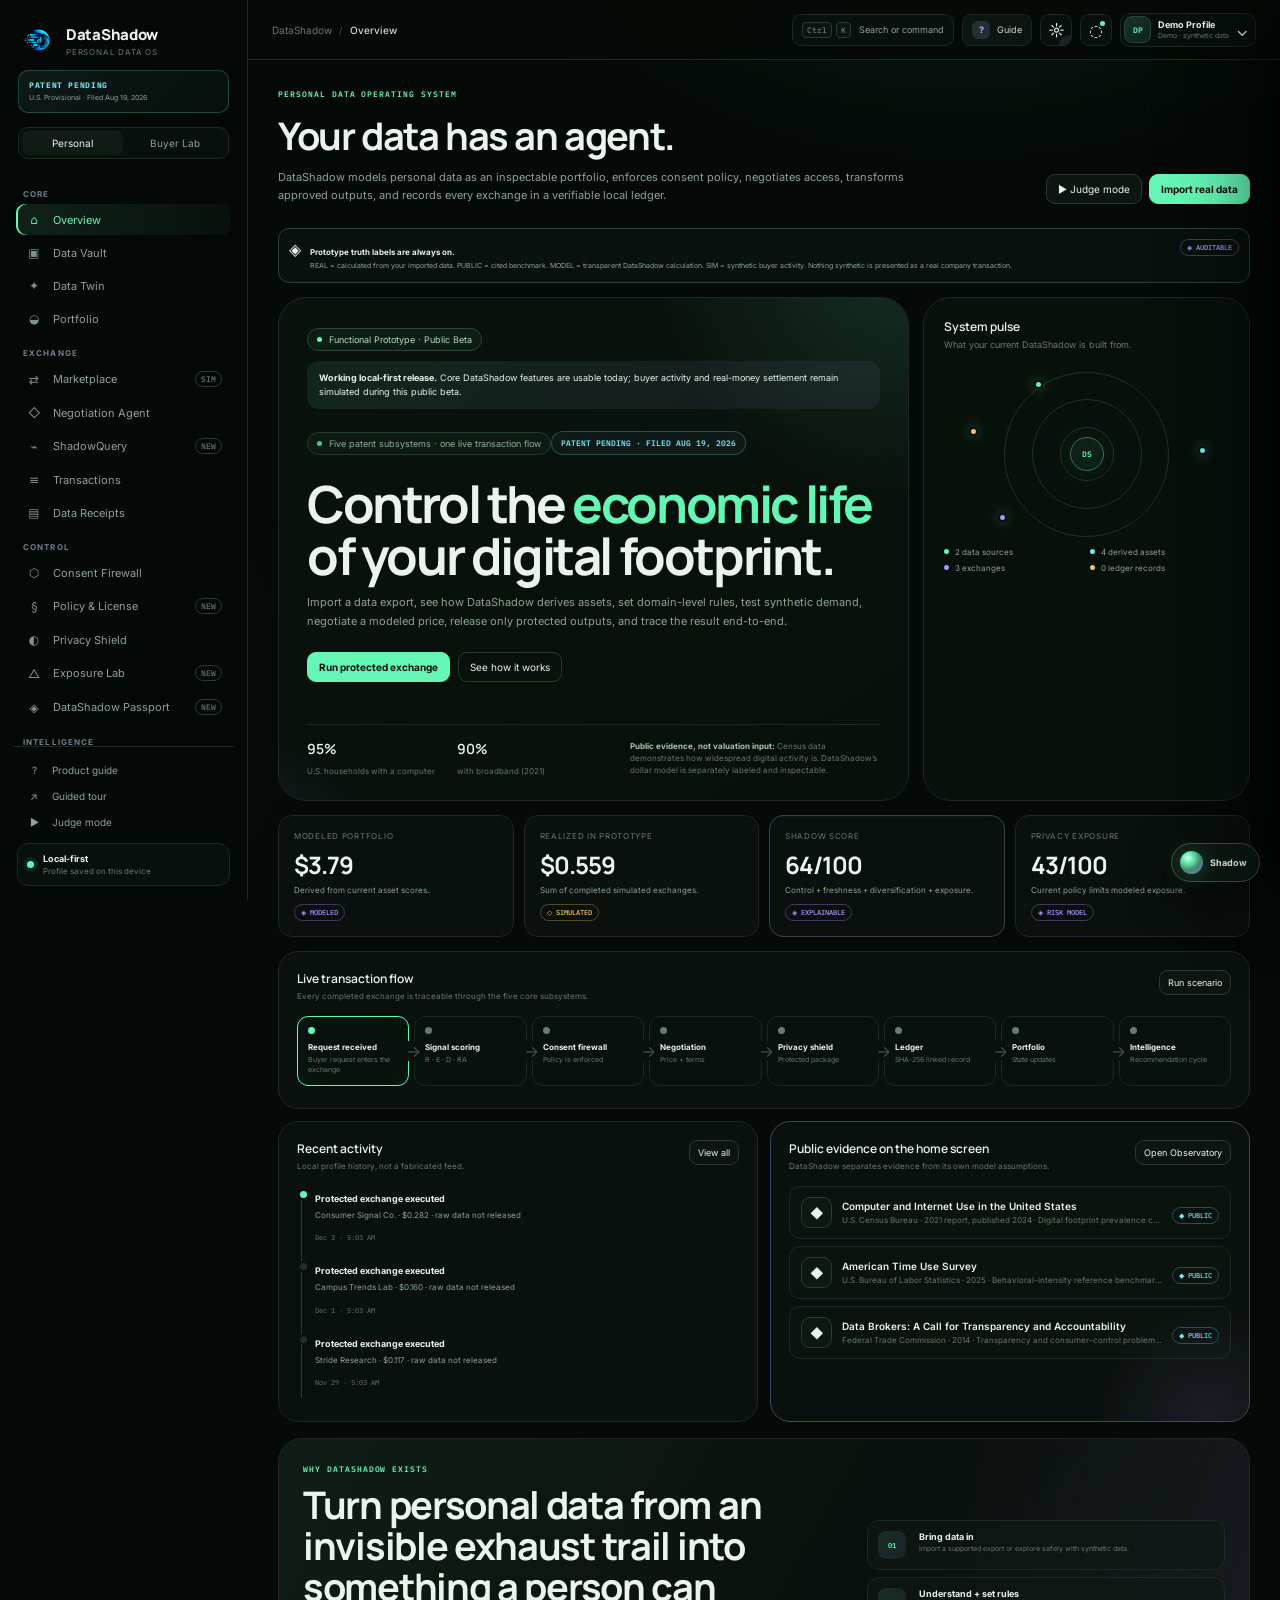
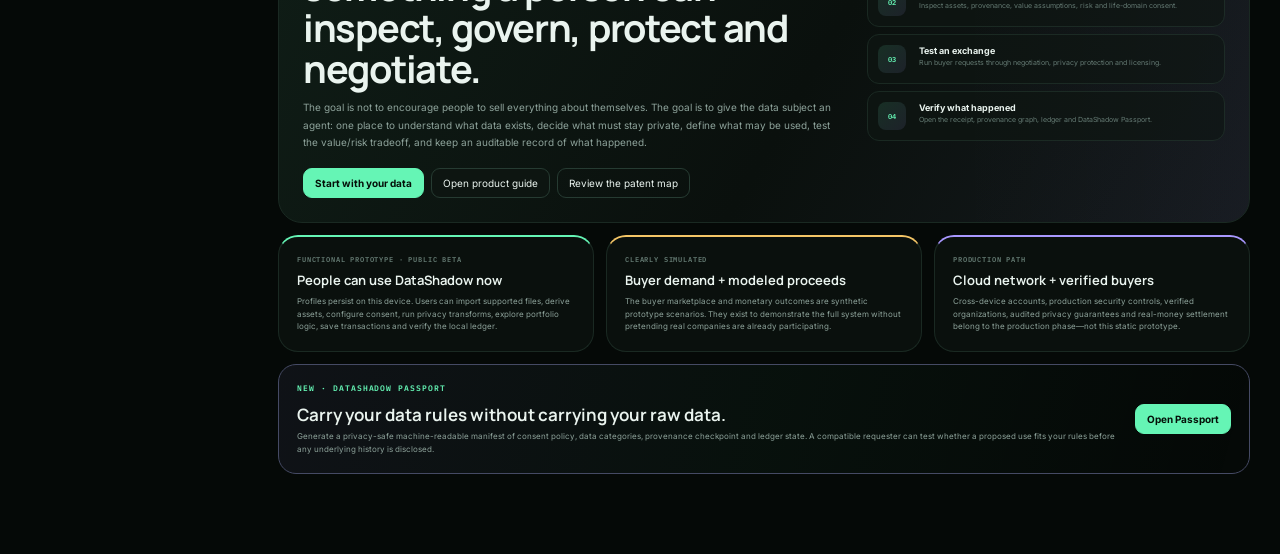
==== commit 42749026: "Apply DataShadow logo favicon and patent pending status" ====
--- a/index.html
+++ b/index.html
@@ -3,26 +3,30 @@
 <head>
   <meta charset="utf-8" />
   <meta name="viewport" content="width=device-width,initial-scale=1" />
-  <meta name="description" content="DataShadow — Functional Prototype · Public Beta. A local-first personal data asset management system for consent, privacy-preserving exchange, and transparent valuation." />
+  <meta name="description" content="DataShadow — Patent Pending · Functional Prototype · Public Beta. U.S. Provisional Patent Application filed August 19, 2026. A local-first personal data asset management system for consent, privacy-preserving exchange, and transparent valuation." />
   <meta name="theme-color" content="#07100e" id="themeMeta" />
-  <title>DataShadow — Functional Prototype · Public Beta</title>
+  <title>DataShadow — Patent Pending · Functional Prototype</title>
+  <link rel="icon" type="image/svg+xml" href="datashadow-icon.svg" />
+  <link rel="apple-touch-icon" href="datashadow-icon.svg" />
   <link rel="preconnect" href="https://fonts.googleapis.com">
   <link rel="preconnect" href="https://fonts.gstatic.com" crossorigin>
   <link href="https://fonts.googleapis.com/css2?family=Inter:wght@400;500;600;700&family=Manrope:wght@500;600;700;800&family=IBM+Plex+Mono:wght@400;500&display=swap" rel="stylesheet">
   <link rel="stylesheet" href="styles.css" />
+  <link rel="stylesheet" href="branding.css" />
 </head>
 <body>
   <div id="boot" class="boot-screen">
-    <div class="boot-mark">DS</div>
+    <div class="boot-mark brand-logo-mark"><img src="datashadow-icon.svg" alt="DataShadow"></div>
     <div class="boot-copy"><strong>DataShadow</strong><span>Initializing local privacy engine…</span></div>
   </div>
 
   <div class="app-shell" id="appShell">
     <aside class="sidebar" id="sidebar">
       <div class="brand" data-action="nav" data-page="overview">
-        <div class="brand-mark"><span></span><span></span><span></span></div>
+        <div class="brand-mark brand-logo-mark"><img src="datashadow-icon.svg" alt="DataShadow logo"></div>
         <div><strong>DataShadow</strong><small>Personal Data OS</small></div>
       </div>
+      <div class="patent-sidebar-badge"><b>Patent Pending</b><small>U.S. Provisional · Filed Aug 19, 2026</small></div>
 
       <div class="mode-switch" role="group" aria-label="Application mode">
         <button class="mode-btn active" data-mode="personal">Personal</button>
@@ -88,5 +92,6 @@
 
   <script src="data/public-benchmarks.js"></script>
   <script src="app.js"></script>
+  <script src="site-status.js"></script>
 </body>
 </html>
--- a/branding.css
+++ b/branding.css
@@ -0,0 +1 @@
+.boot-mark.brand-logo-mark{border:0;background:transparent;box-shadow:none;padding:0;overflow:visible}.boot-mark.brand-logo-mark img{width:48px;height:48px;display:block;object-fit:contain}.brand .brand-mark.brand-logo-mark{border:0;background:transparent;box-shadow:none;padding:0;overflow:visible}.brand .brand-mark.brand-logo-mark img{width:34px;height:34px;display:block;object-fit:contain}.patent-sidebar-badge{margin:-3px 5px 14px;padding:9px 10px;border:1px solid rgba(113,231,239,.24);border-radius:10px;background:linear-gradient(135deg,rgba(113,231,239,.08),rgba(101,245,181,.035));display:flex;flex-direction:column;gap:3px}.patent-sidebar-badge b{font:700 8px var(--mono);letter-spacing:.08em;text-transform:uppercase;color:var(--cyan)}.patent-sidebar-badge small{font-size:7px;line-height:1.45;color:var(--muted)}.site-patent-banner{margin:-8px 0 20px;border:1px solid rgba(113,231,239,.25);border-radius:16px;background:linear-gradient(135deg,rgba(113,231,239,.07),rgba(101,245,181,.035));padding:16px 18px;display:grid;grid-template-columns:auto 1fr;gap:12px;align-items:start}.site-patent-banner .patent-badge-icon{width:34px;height:34px;border-radius:10px;border:1px solid rgba(113,231,239,.25);display:grid;place-items:center;color:var(--cyan);font:700 13px var(--mono);background:rgba(113,231,239,.05)}.site-patent-banner b{display:block;font:700 13px var(--display);color:var(--ink);margin-bottom:4px}.site-patent-banner p{margin:0;color:var(--muted);font-size:9px;line-height:1.6}.site-patent-banner .research-note{margin-top:7px;color:var(--muted2);font-size:8px}.site-patent-chip{display:inline-flex;align-items:center;gap:6px;margin:10px 0 0;padding:5px 9px;border-radius:999px;border:1px solid rgba(113,231,239,.25);color:var(--cyan);font:600 8px var(--mono);background:rgba(113,231,239,.045)}@media(max-width:760px){.site-patent-banner{grid-template-columns:1fr}.site-patent-banner .patent-badge-icon{display:none}}
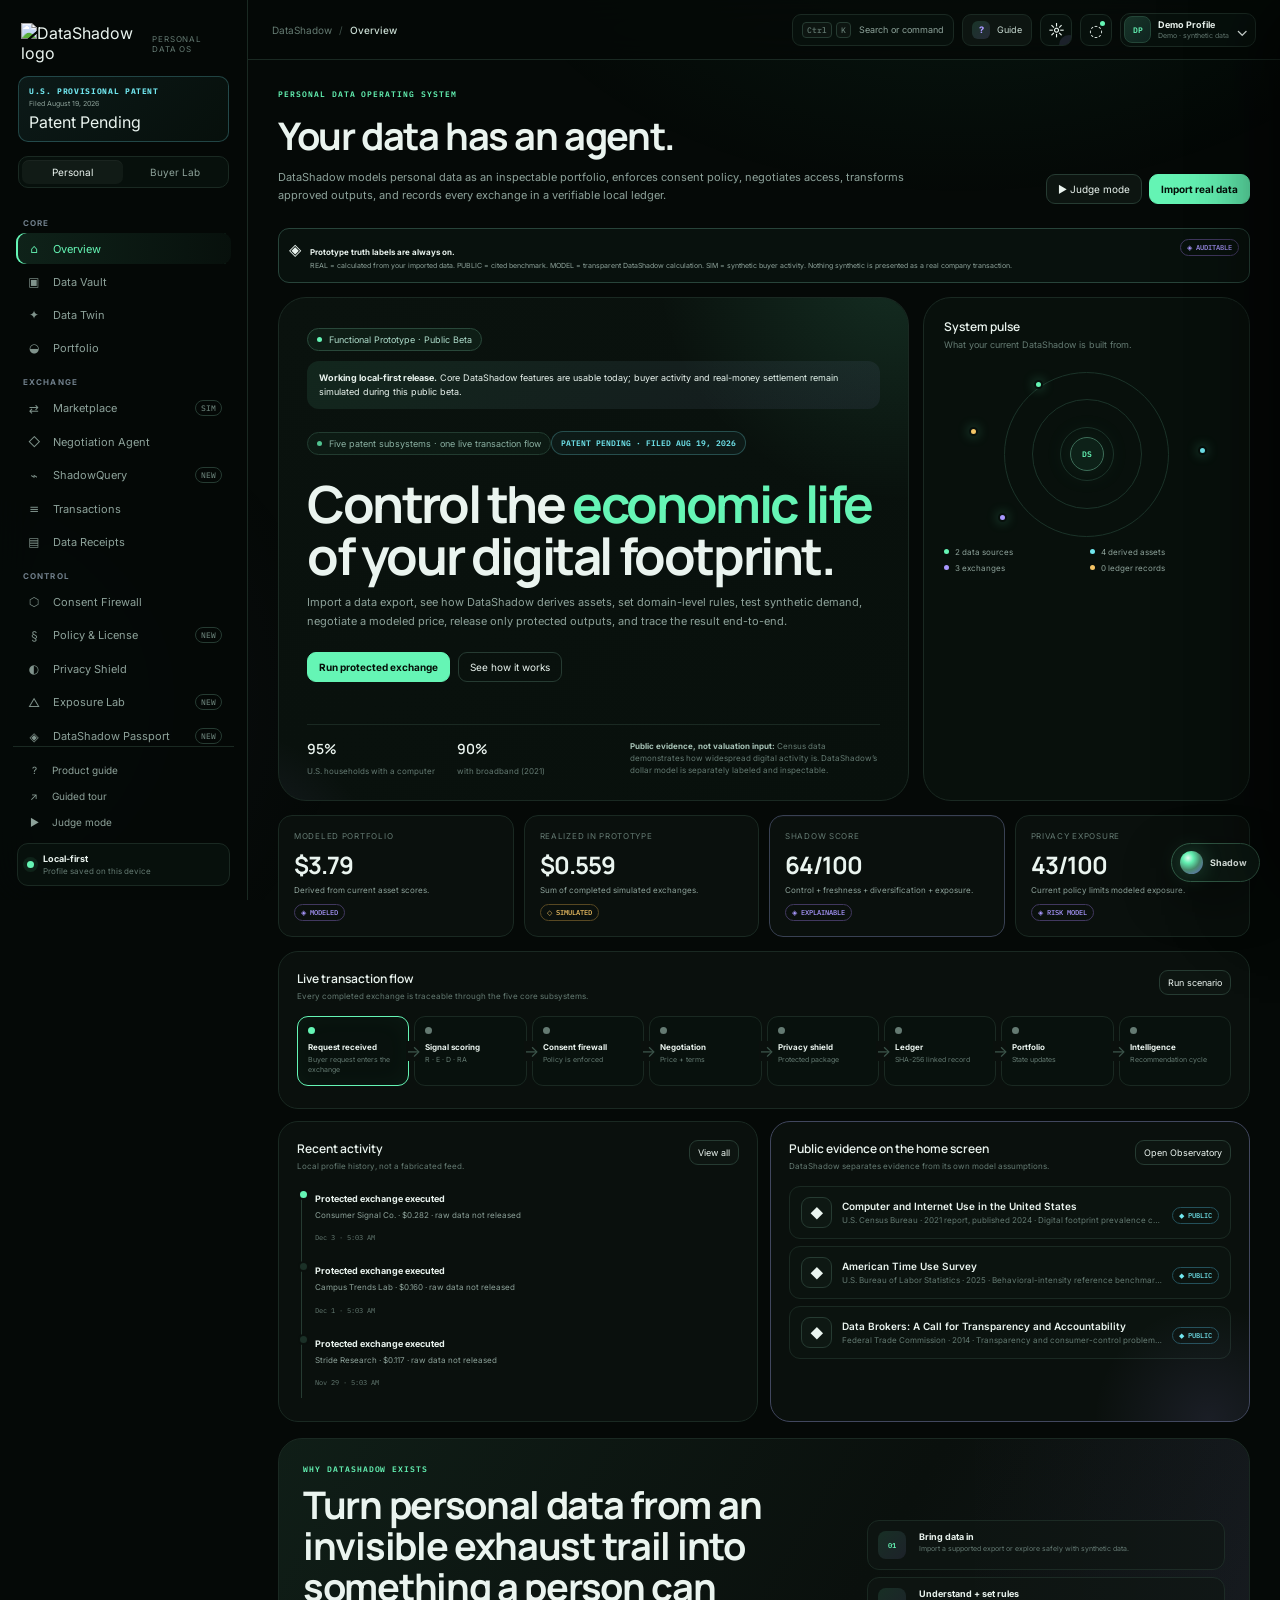
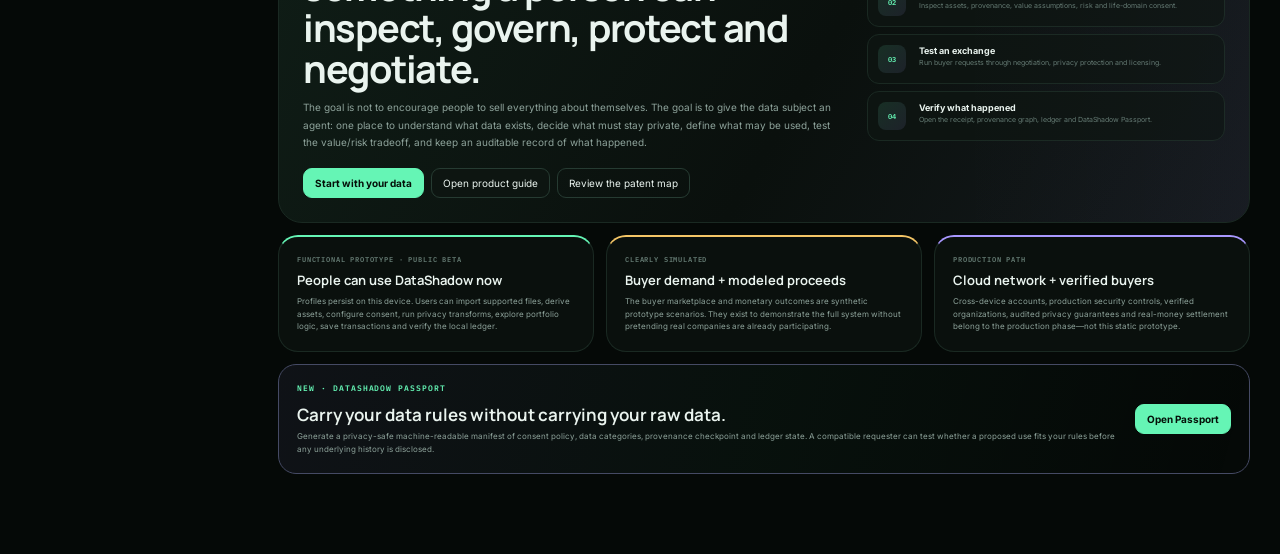
==== commit 1ad61298: "Polish DataShadow logo branding and provisional patent status" ====
--- a/index.html
+++ b/index.html
@@ -3,9 +3,9 @@
 <head>
   <meta charset="utf-8" />
   <meta name="viewport" content="width=device-width,initial-scale=1" />
-  <meta name="description" content="DataShadow — Patent Pending · Functional Prototype · Public Beta. U.S. Provisional Patent Application filed August 19, 2026. A local-first personal data asset management system for consent, privacy-preserving exchange, and transparent valuation." />
+  <meta name="description" content="DataShadow — Functional Prototype · Public Beta. U.S. Provisional Patent Application filed August 19, 2026. A local-first personal data asset management system for consent, privacy-preserving exchange, and transparent valuation." />
   <meta name="theme-color" content="#07100e" id="themeMeta" />
-  <title>DataShadow — Patent Pending · Functional Prototype</title>
+  <title>DataShadow — U.S. Provisional Patent · Functional Prototype</title>
   <link rel="icon" type="image/svg+xml" href="datashadow-icon.svg" />
   <link rel="apple-touch-icon" href="datashadow-icon.svg" />
   <link rel="preconnect" href="https://fonts.googleapis.com">
@@ -22,11 +22,11 @@
 
   <div class="app-shell" id="appShell">
     <aside class="sidebar" id="sidebar">
-      <div class="brand" data-action="nav" data-page="overview">
-        <div class="brand-mark brand-logo-mark"><img src="datashadow-icon.svg" alt="DataShadow logo"></div>
-        <div><strong>DataShadow</strong><small>Personal Data OS</small></div>
+      <div class="brand brand-with-wordmark" data-action="nav" data-page="overview">
+        <img src="datashadow-logo.svg" class="brand-wordmark-img" alt="DataShadow logo">
+        <small>Personal Data OS</small>
       </div>
-      <div class="patent-sidebar-badge"><b>Patent Pending</b><small>U.S. Provisional · Filed Aug 19, 2026</small></div>
+      <div class="patent-sidebar-badge"><b>U.S. Provisional Patent</b><small>Filed August 19, 2026</small><span>Patent Pending</span></div>
 
       <div class="mode-switch" role="group" aria-label="Application mode">
         <button class="mode-btn active" data-mode="personal">Personal</button>
@@ -62,7 +62,6 @@
 
   <button class="assistant-fab" data-action="assistant" aria-label="Open Shadow Assistant"><span class="assistant-orb"></span><b>Shadow</b></button>
 
-
   <aside class="guide-drawer" id="guideDrawer" aria-hidden="true">
     <div class="guide-drawer-head">
       <div><small>DATASHADOW FIELD GUIDE</small><h2>Know what every tool does.</h2></div>
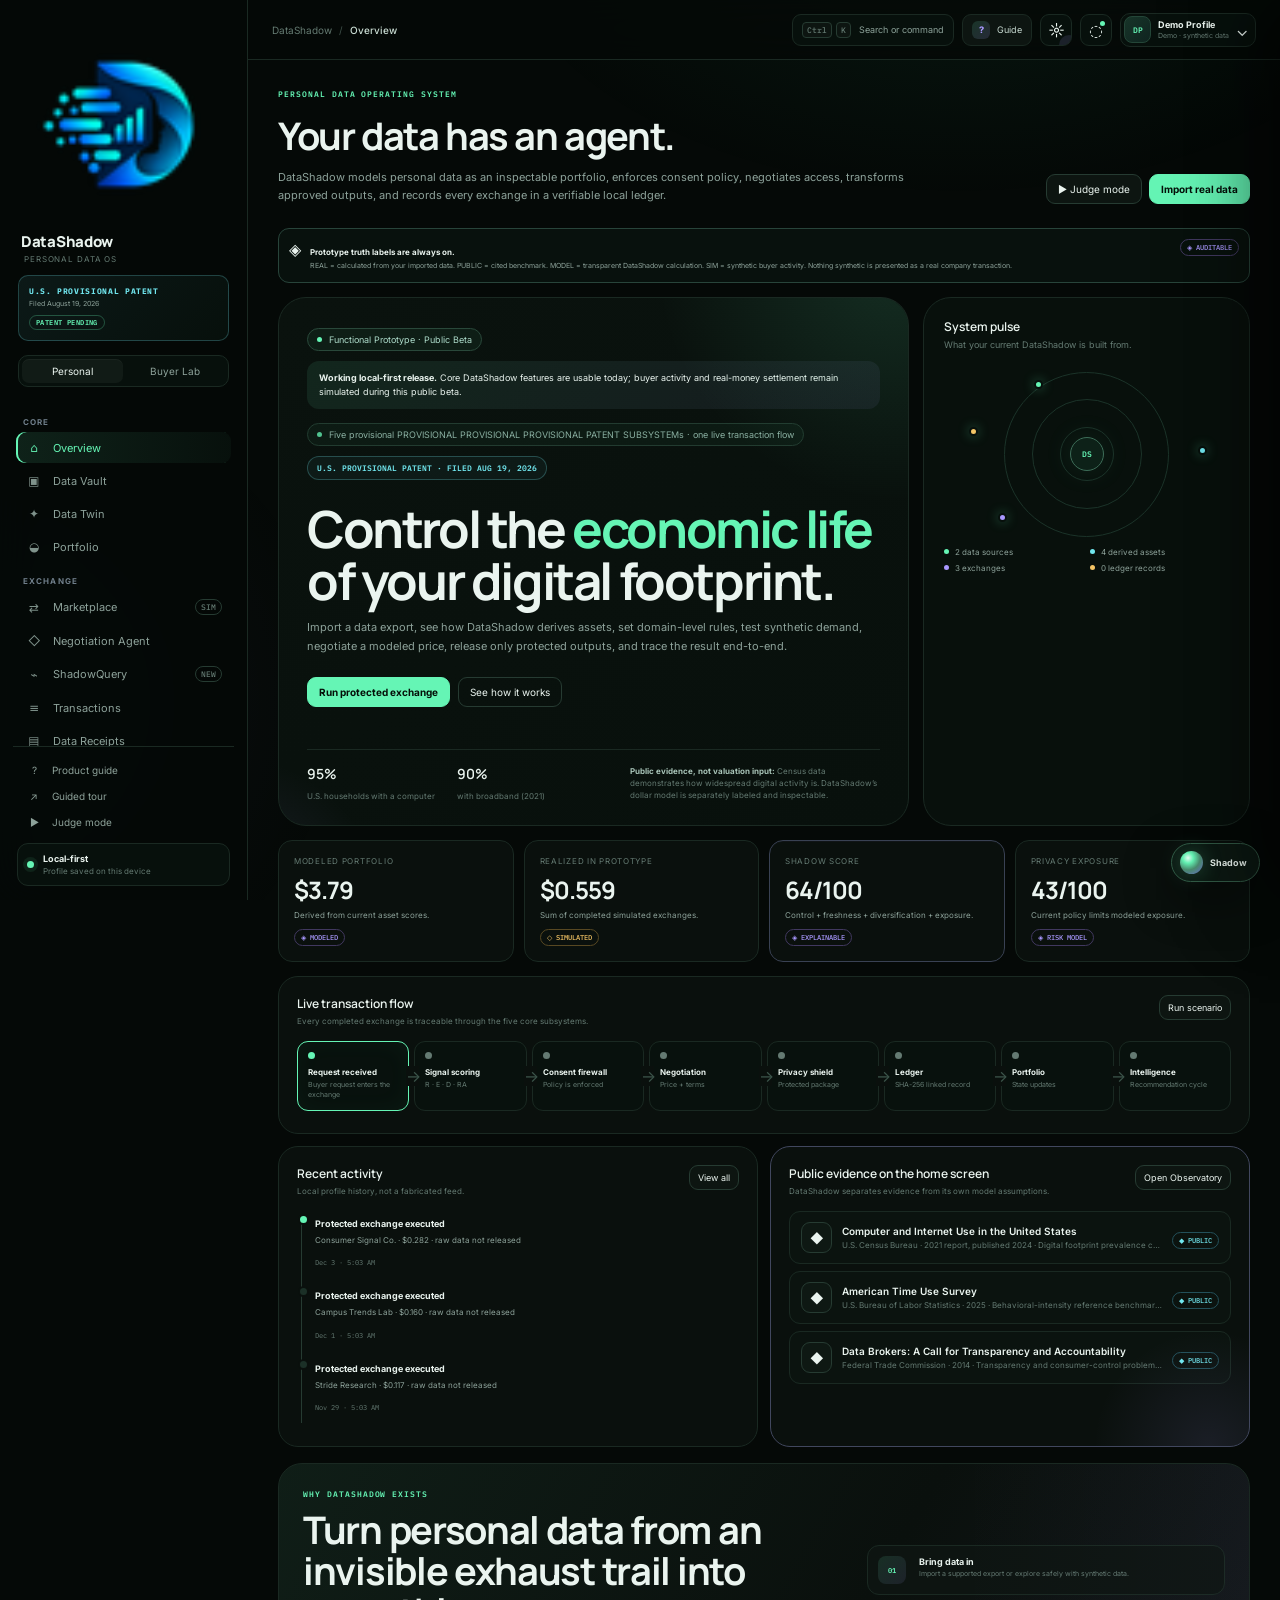
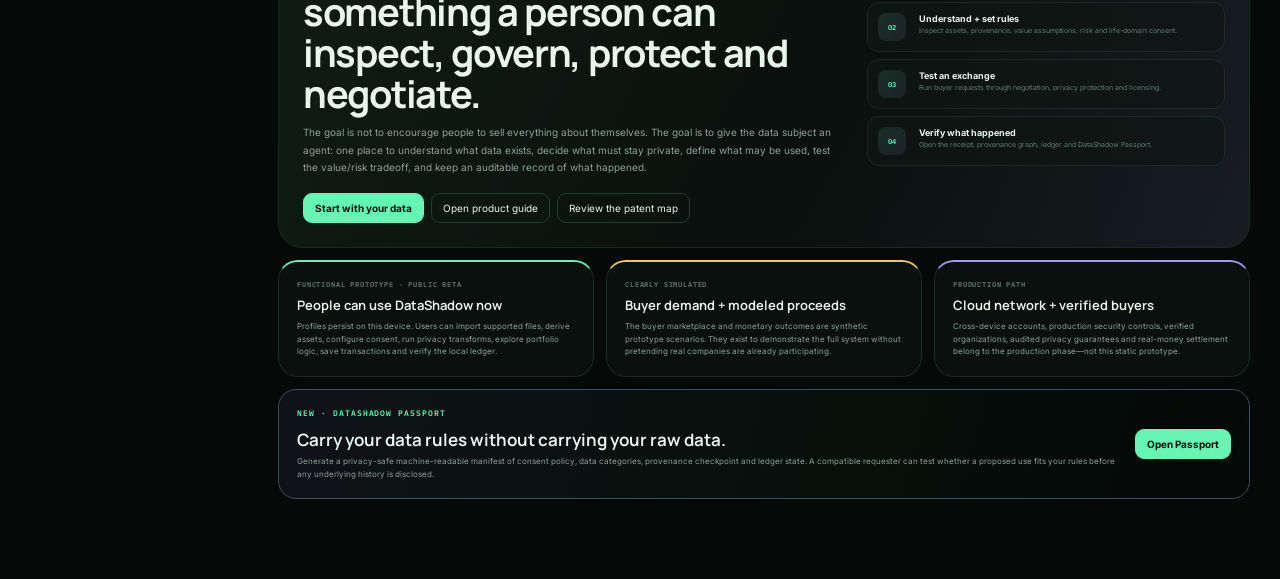
==== commit f8f13f5c: "Fix sidebar logo rendering" ====
--- a/index.html
+++ b/index.html
@@ -23,8 +23,8 @@
   <div class="app-shell" id="appShell">
     <aside class="sidebar" id="sidebar">
       <div class="brand brand-with-wordmark" data-action="nav" data-page="overview">
-        <img src="datashadow-logo.svg" class="brand-wordmark-img" alt="DataShadow logo">
-        <small>Personal Data OS</small>
+        <img src="datashadow-icon.svg" class="brand-icon-img" alt="DataShadow logo">
+        <div class="brand-wordmark-copy"><strong>DataShadow</strong><small>Personal Data OS</small></div>
       </div>
       <div class="patent-sidebar-badge"><b>U.S. Provisional Patent</b><small>Filed August 19, 2026</small><span>Patent Pending</span></div>
 
--- a/branding.css
+++ b/branding.css
@@ -1 +1 @@
-.boot-mark.brand-logo-mark{border:0;background:transparent;box-shadow:none;padding:0;overflow:visible}.boot-mark.brand-logo-mark img{width:48px;height:48px;display:block;object-fit:contain}.brand .brand-mark.brand-logo-mark{border:0;background:transparent;box-shadow:none;padding:0;overflow:visible}.brand .brand-mark.brand-logo-mark img{width:34px;height:34px;display:block;object-fit:contain}.patent-sidebar-badge{margin:-3px 5px 14px;padding:9px 10px;border:1px solid rgba(113,231,239,.24);border-radius:10px;background:linear-gradient(135deg,rgba(113,231,239,.08),rgba(101,245,181,.035));display:flex;flex-direction:column;gap:3px}.patent-sidebar-badge b{font:700 8px var(--mono);letter-spacing:.08em;text-transform:uppercase;color:var(--cyan)}.patent-sidebar-badge small{font-size:7px;line-height:1.45;color:var(--muted)}.site-patent-banner{margin:-8px 0 20px;border:1px solid rgba(113,231,239,.25);border-radius:16px;background:linear-gradient(135deg,rgba(113,231,239,.07),rgba(101,245,181,.035));padding:16px 18px;display:grid;grid-template-columns:auto 1fr;gap:12px;align-items:start}.site-patent-banner .patent-badge-icon{width:34px;height:34px;border-radius:10px;border:1px solid rgba(113,231,239,.25);display:grid;place-items:center;color:var(--cyan);font:700 13px var(--mono);background:rgba(113,231,239,.05)}.site-patent-banner b{display:block;font:700 13px var(--display);color:var(--ink);margin-bottom:4px}.site-patent-banner p{margin:0;color:var(--muted);font-size:9px;line-height:1.6}.site-patent-banner .research-note{margin-top:7px;color:var(--muted2);font-size:8px}.site-patent-chip{display:inline-flex;align-items:center;gap:6px;margin:10px 0 0;padding:5px 9px;border-radius:999px;border:1px solid rgba(113,231,239,.25);color:var(--cyan);font:600 8px var(--mono);background:rgba(113,231,239,.045)}@media(max-width:760px){.site-patent-banner{grid-template-columns:1fr}.site-patent-banner .patent-badge-icon{display:none}}+.boot-mark.brand-logo-mark{border:0;background:transparent;box-shadow:none;padding:0;overflow:visible}.boot-mark.brand-logo-mark img{width:48px;height:48px;display:block;object-fit:contain}.brand-with-wordmark{display:flex;flex-direction:column;align-items:flex-start;gap:4px;padding:4px 8px 14px}.brand-wordmark-img{width:172px;max-width:100%;height:38px;display:block;object-fit:contain;object-position:left center}.brand-with-wordmark small{display:block;color:var(--muted2);font-size:8px;letter-spacing:.11em;text-transform:uppercase;margin-left:3px}.patent-sidebar-badge{margin:-3px 5px 14px;padding:10px;border:1px solid rgba(113,231,239,.24);border-radius:10px;background:linear-gradient(135deg,rgba(113,231,239,.08),rgba(101,245,181,.035));display:flex;flex-direction:column;gap:3px}.patent-sidebar-badge b{font:700 8px var(--mono);letter-spacing:.08em;text-transform:uppercase;color:var(--cyan)}.patent-sidebar-badge small{font-size:7px;line-height:1.45;color:var(--muted)}.patent-sidebar-badge span{margin-top:3px;display:inline-flex;width:max-content;padding:2px 6px;border-radius:999px;border:1px solid rgba(101,245,181,.28);color:var(--mint);font:600 7px var(--mono);letter-spacing:.06em;text-transform:uppercase}.site-patent-banner{margin:-8px 0 12px;border:1px solid rgba(113,231,239,.25);border-radius:16px;background:linear-gradient(135deg,rgba(113,231,239,.07),rgba(101,245,181,.035));padding:16px 18px;display:grid;grid-template-columns:auto 1fr;gap:12px;align-items:start}.site-patent-banner .patent-badge-icon{width:34px;height:34px;border-radius:10px;border:1px solid rgba(113,231,239,.25);display:grid;place-items:center;color:var(--cyan);font:700 13px var(--mono);background:rgba(113,231,239,.05)}.site-patent-banner b{display:block;font:700 13px var(--display);color:var(--ink);margin-bottom:4px}.site-patent-banner p{margin:0;color:var(--muted);font-size:9px;line-height:1.6}.site-patent-banner .research-note{margin-top:7px;color:var(--muted2);font-size:8px}.site-patent-chip{display:inline-flex;align-items:center;gap:6px;margin:10px 0 0;padding:5px 9px;border-radius:999px;border:1px solid rgba(113,231,239,.25);color:var(--cyan);font:600 8px var(--mono);background:rgba(113,231,239,.045)}.filing-proof{display:grid;grid-template-columns:auto minmax(0,1fr) auto;gap:14px;align-items:center;margin:0 0 12px;padding:16px 18px;border:1px solid rgba(101,245,181,.2);border-radius:16px;background:linear-gradient(135deg,rgba(101,245,181,.05),rgba(113,231,239,.025))}.filing-proof-mark{width:44px;height:44px;border-radius:12px;display:grid;place-items:center;background:rgba(101,245,181,.045);border:1px solid rgba(101,245,181,.18)}.filing-proof-mark img{width:34px;height:34px;object-fit:contain}.filing-proof-copy small{display:block;font:600 7px var(--mono);letter-spacing:.12em;color:var(--mint);margin-bottom:3px}.filing-proof-copy h3{margin:0;font:650 14px var(--display);letter-spacing:-.25px}.filing-proof-copy p{margin:4px 0 0;color:var(--muted);font-size:8px;line-height:1.55}.filing-proof-meta{display:grid;grid-template-columns:repeat(3,auto);gap:8px}.filing-proof-meta span{min-width:86px;padding:8px 9px;border:1px solid var(--line);border-radius:10px;color:var(--muted);font-size:7px;line-height:1.4;background:rgba(5,9,7,.35)}.filing-proof-meta b{display:block;margin-bottom:2px;color:var(--ink);font:600 7px var(--mono);text-transform:uppercase;letter-spacing:.06em}.patent-evidence{margin:0 0 20px;border:1px solid var(--line);background:linear-gradient(145deg,var(--panel),rgba(113,231,239,.025));border-radius:18px;padding:18px}.patent-evidence-head{display:flex;justify-content:space-between;gap:18px;align-items:flex-end;margin-bottom:13px}.patent-evidence-head h3{margin:0;font:650 17px var(--display);letter-spacing:-.35px}.patent-evidence-head p{margin:4px 0 0;font-size:8px;line-height:1.55;color:var(--muted)}.patent-evidence-head a{color:var(--cyan);font-size:8px;text-decoration:none;white-space:nowrap}.patent-stat-grid{display:grid;grid-template-columns:repeat(3,1fr);gap:9px}.patent-stat{border:1px solid var(--line);border-radius:13px;background:rgba(5,9,7,.42);padding:14px}.patent-stat b{display:block;font:750 27px var(--display);letter-spacing:-1px;color:var(--cyan);margin-bottom:5px}.patent-stat span{display:block;font-size:8px;line-height:1.55;color:var(--muted)}.creator-patent-milestone,.technology-patent-note{margin:-8px 0 20px;border:1px solid rgba(113,231,239,.22);border-radius:14px;background:linear-gradient(135deg,rgba(113,231,239,.055),rgba(101,245,181,.025));padding:13px 15px}.creator-patent-milestone{display:flex;align-items:center;gap:12px}.creator-patent-milestone img{width:38px;height:38px;object-fit:contain}.creator-patent-milestone small{display:block;font:600 7px var(--mono);letter-spacing:.12em;color:var(--cyan);margin-bottom:3px}.creator-patent-milestone b,.technology-patent-note b{display:block;font:650 11px var(--display);color:var(--ink)}.creator-patent-milestone span,.technology-patent-note span{display:block;margin-top:3px;color:var(--muted);font-size:8px;line-height:1.5}.technology-patent-note{display:flex;justify-content:space-between;align-items:center;gap:16px}.technology-patent-note span{margin:0;max-width:560px;text-align:right}@media(max-width:980px){.filing-proof{grid-template-columns:auto 1fr}.filing-proof-meta{grid-column:1/-1;grid-template-columns:repeat(3,1fr)}.filing-proof-meta span{min-width:0}}@media(max-width:760px){.site-patent-banner{grid-template-columns:1fr}.site-patent-banner .patent-badge-icon{display:none}.patent-evidence-head{align-items:flex-start;flex-direction:column}.patent-stat-grid{grid-template-columns:1fr}.filing-proof{grid-template-columns:1fr}.filing-proof-mark{display:none}.filing-proof-meta{grid-template-columns:1fr}.technology-patent-note{align-items:flex-start;flex-direction:column}.technology-patent-note span{text-align:left}.brand-wordmark-img{width:155px}}
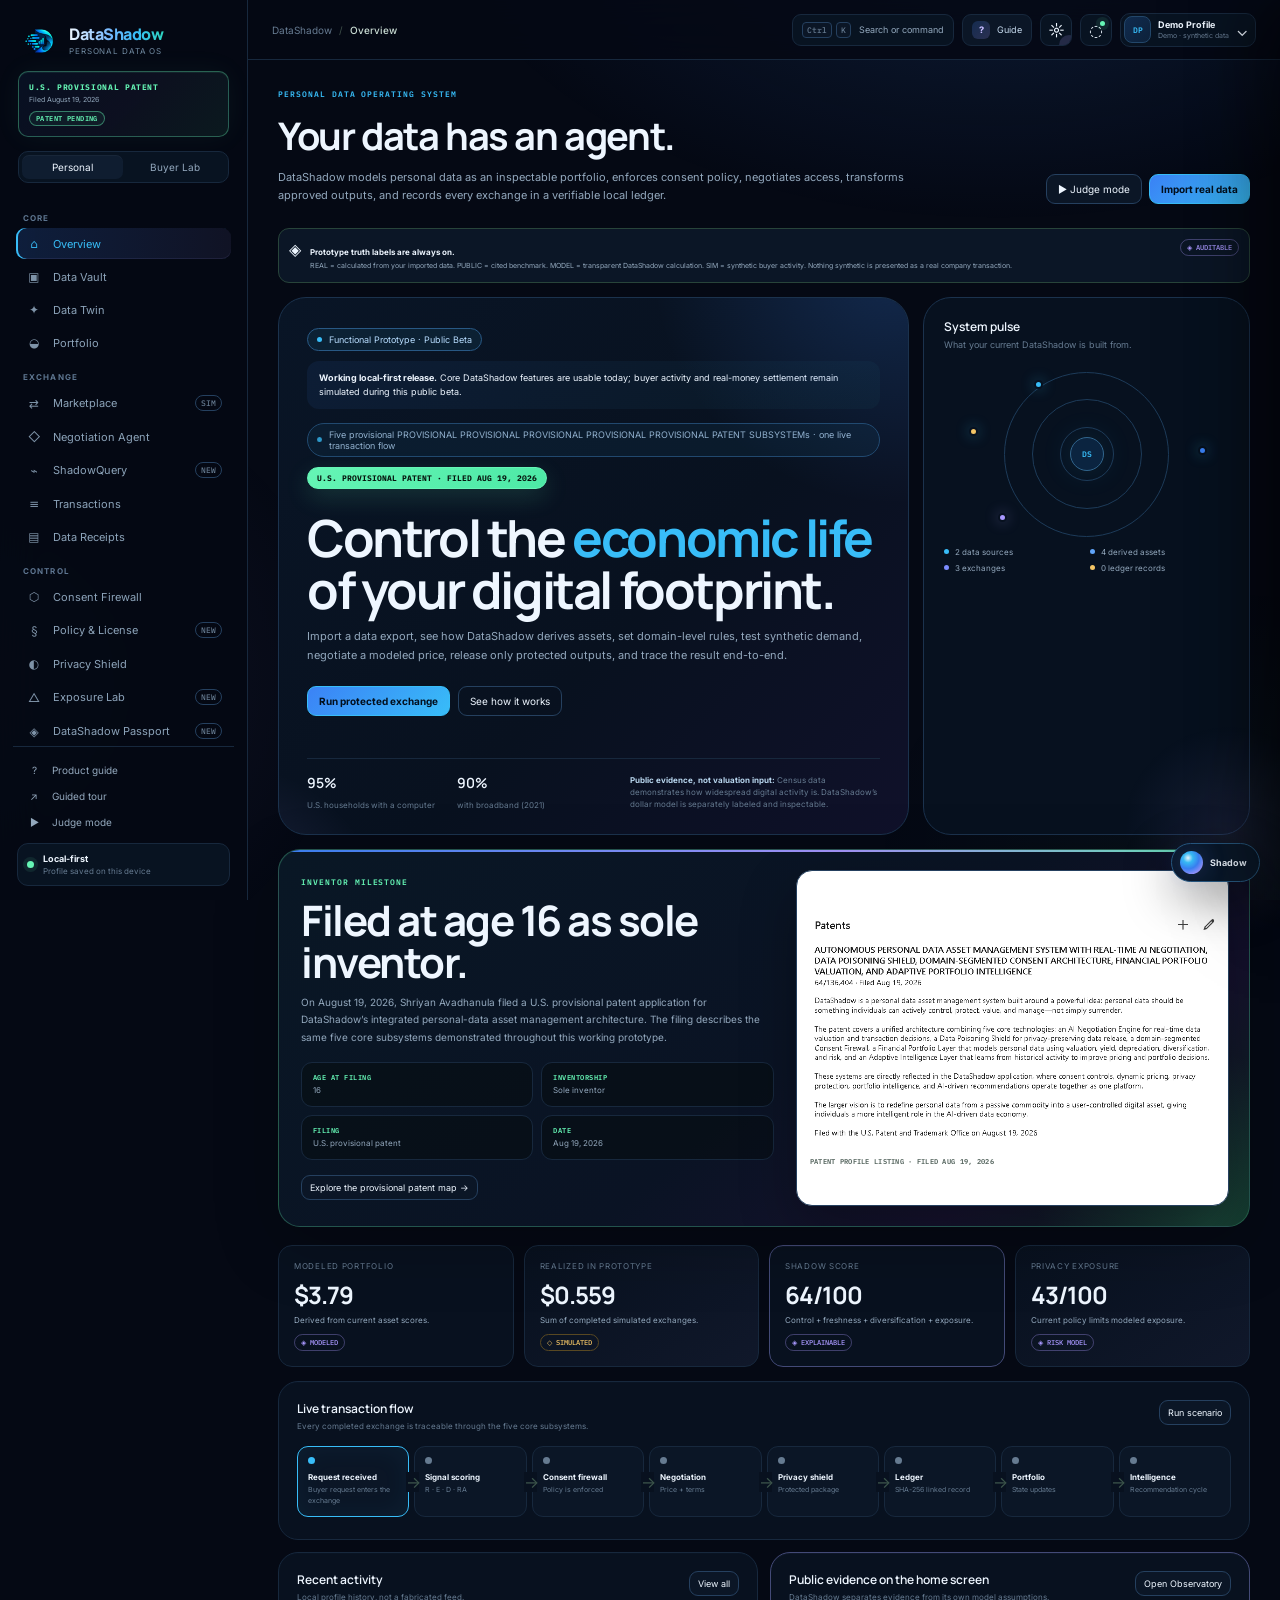
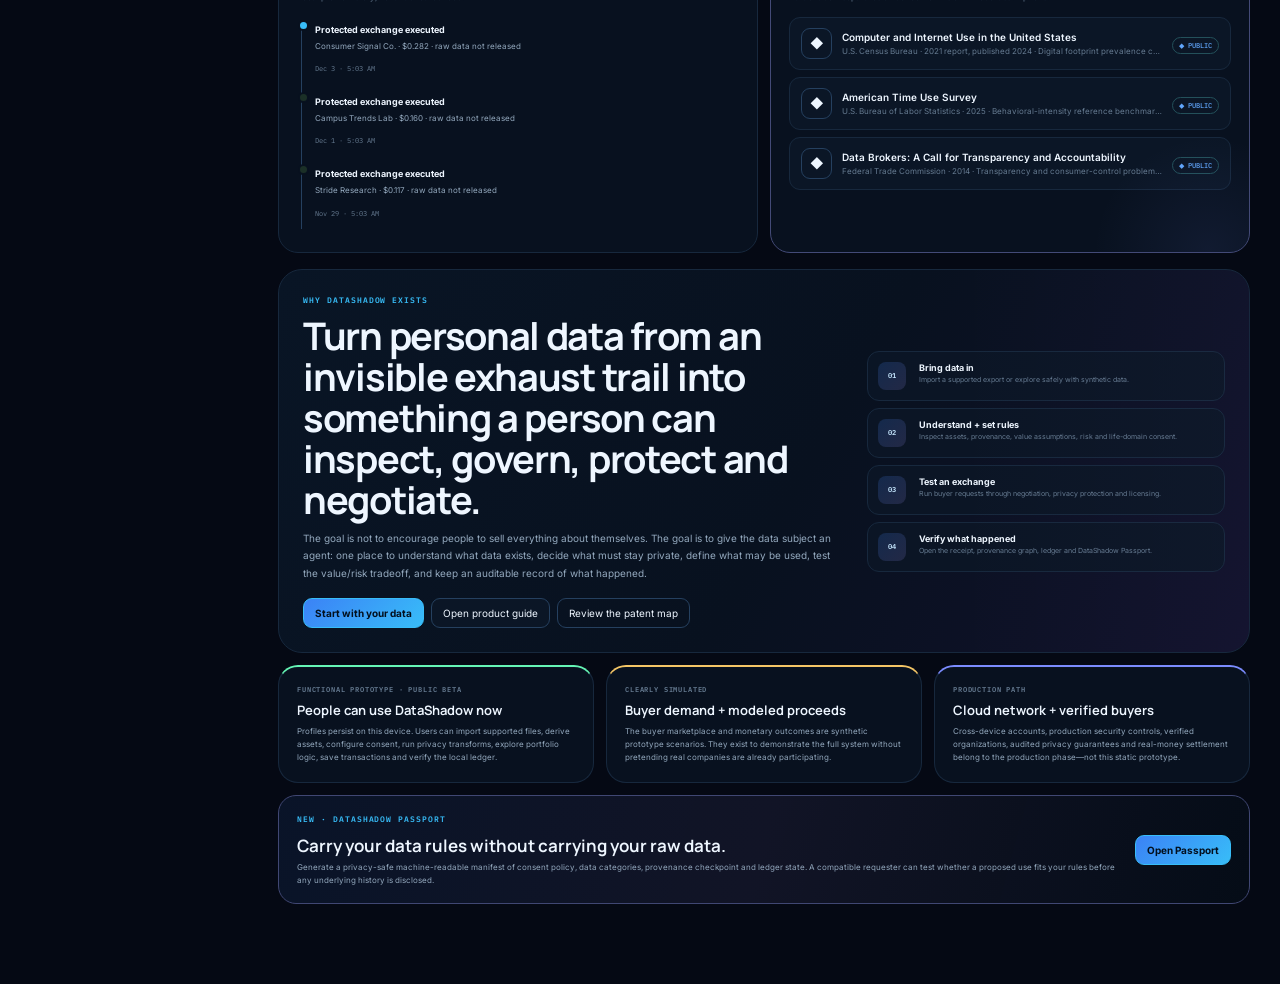
==== commit e93ce4e4: "Load blue-purple-green DataShadow brand theme" ====
--- a/index.html
+++ b/index.html
@@ -4,7 +4,7 @@
   <meta charset="utf-8" />
   <meta name="viewport" content="width=device-width,initial-scale=1" />
   <meta name="description" content="DataShadow — Functional Prototype · Public Beta. U.S. Provisional Patent Application filed August 19, 2026. A local-first personal data asset management system for consent, privacy-preserving exchange, and transparent valuation." />
-  <meta name="theme-color" content="#07100e" id="themeMeta" />
+  <meta name="theme-color" content="#050914" id="themeMeta" />
   <title>DataShadow — U.S. Provisional Patent · Functional Prototype</title>
   <link rel="icon" type="image/svg+xml" href="datashadow-icon.svg" />
   <link rel="apple-touch-icon" href="datashadow-icon.svg" />
@@ -13,6 +13,8 @@
   <link href="https://fonts.googleapis.com/css2?family=Inter:wght@400;500;600;700&family=Manrope:wght@500;600;700;800&family=IBM+Plex+Mono:wght@400;500&display=swap" rel="stylesheet">
   <link rel="stylesheet" href="styles.css" />
   <link rel="stylesheet" href="branding.css" />
+  <link rel="stylesheet" href="logo-theme.css" />
+  <link rel="stylesheet" href="heritage-theme.css" />
 </head>
 <body>
   <div id="boot" class="boot-screen">
@@ -92,5 +94,6 @@
   <script src="data/public-benchmarks.js"></script>
   <script src="app.js"></script>
   <script src="site-status.js"></script>
+  <script src="brand-theme.js"></script>
 </body>
 </html>
--- a/branding.css
+++ b/branding.css
@@ -1 +1 @@
-.boot-mark.brand-logo-mark{border:0;background:transparent;box-shadow:none;padding:0;overflow:visible}.boot-mark.brand-logo-mark img{width:48px;height:48px;display:block;object-fit:contain}.brand-with-wordmark{display:flex;flex-direction:column;align-items:flex-start;gap:4px;padding:4px 8px 14px}.brand-wordmark-img{width:172px;max-width:100%;height:38px;display:block;object-fit:contain;object-position:left center}.brand-with-wordmark small{display:block;color:var(--muted2);font-size:8px;letter-spacing:.11em;text-transform:uppercase;margin-left:3px}.patent-sidebar-badge{margin:-3px 5px 14px;padding:10px;border:1px solid rgba(113,231,239,.24);border-radius:10px;background:linear-gradient(135deg,rgba(113,231,239,.08),rgba(101,245,181,.035));display:flex;flex-direction:column;gap:3px}.patent-sidebar-badge b{font:700 8px var(--mono);letter-spacing:.08em;text-transform:uppercase;color:var(--cyan)}.patent-sidebar-badge small{font-size:7px;line-height:1.45;color:var(--muted)}.patent-sidebar-badge span{margin-top:3px;display:inline-flex;width:max-content;padding:2px 6px;border-radius:999px;border:1px solid rgba(101,245,181,.28);color:var(--mint);font:600 7px var(--mono);letter-spacing:.06em;text-transform:uppercase}.site-patent-banner{margin:-8px 0 12px;border:1px solid rgba(113,231,239,.25);border-radius:16px;background:linear-gradient(135deg,rgba(113,231,239,.07),rgba(101,245,181,.035));padding:16px 18px;display:grid;grid-template-columns:auto 1fr;gap:12px;align-items:start}.site-patent-banner .patent-badge-icon{width:34px;height:34px;border-radius:10px;border:1px solid rgba(113,231,239,.25);display:grid;place-items:center;color:var(--cyan);font:700 13px var(--mono);background:rgba(113,231,239,.05)}.site-patent-banner b{display:block;font:700 13px var(--display);color:var(--ink);margin-bottom:4px}.site-patent-banner p{margin:0;color:var(--muted);font-size:9px;line-height:1.6}.site-patent-banner .research-note{margin-top:7px;color:var(--muted2);font-size:8px}.site-patent-chip{display:inline-flex;align-items:center;gap:6px;margin:10px 0 0;padding:5px 9px;border-radius:999px;border:1px solid rgba(113,231,239,.25);color:var(--cyan);font:600 8px var(--mono);background:rgba(113,231,239,.045)}.filing-proof{display:grid;grid-template-columns:auto minmax(0,1fr) auto;gap:14px;align-items:center;margin:0 0 12px;padding:16px 18px;border:1px solid rgba(101,245,181,.2);border-radius:16px;background:linear-gradient(135deg,rgba(101,245,181,.05),rgba(113,231,239,.025))}.filing-proof-mark{width:44px;height:44px;border-radius:12px;display:grid;place-items:center;background:rgba(101,245,181,.045);border:1px solid rgba(101,245,181,.18)}.filing-proof-mark img{width:34px;height:34px;object-fit:contain}.filing-proof-copy small{display:block;font:600 7px var(--mono);letter-spacing:.12em;color:var(--mint);margin-bottom:3px}.filing-proof-copy h3{margin:0;font:650 14px var(--display);letter-spacing:-.25px}.filing-proof-copy p{margin:4px 0 0;color:var(--muted);font-size:8px;line-height:1.55}.filing-proof-meta{display:grid;grid-template-columns:repeat(3,auto);gap:8px}.filing-proof-meta span{min-width:86px;padding:8px 9px;border:1px solid var(--line);border-radius:10px;color:var(--muted);font-size:7px;line-height:1.4;background:rgba(5,9,7,.35)}.filing-proof-meta b{display:block;margin-bottom:2px;color:var(--ink);font:600 7px var(--mono);text-transform:uppercase;letter-spacing:.06em}.patent-evidence{margin:0 0 20px;border:1px solid var(--line);background:linear-gradient(145deg,var(--panel),rgba(113,231,239,.025));border-radius:18px;padding:18px}.patent-evidence-head{display:flex;justify-content:space-between;gap:18px;align-items:flex-end;margin-bottom:13px}.patent-evidence-head h3{margin:0;font:650 17px var(--display);letter-spacing:-.35px}.patent-evidence-head p{margin:4px 0 0;font-size:8px;line-height:1.55;color:var(--muted)}.patent-evidence-head a{color:var(--cyan);font-size:8px;text-decoration:none;white-space:nowrap}.patent-stat-grid{display:grid;grid-template-columns:repeat(3,1fr);gap:9px}.patent-stat{border:1px solid var(--line);border-radius:13px;background:rgba(5,9,7,.42);padding:14px}.patent-stat b{display:block;font:750 27px var(--display);letter-spacing:-1px;color:var(--cyan);margin-bottom:5px}.patent-stat span{display:block;font-size:8px;line-height:1.55;color:var(--muted)}.creator-patent-milestone,.technology-patent-note{margin:-8px 0 20px;border:1px solid rgba(113,231,239,.22);border-radius:14px;background:linear-gradient(135deg,rgba(113,231,239,.055),rgba(101,245,181,.025));padding:13px 15px}.creator-patent-milestone{display:flex;align-items:center;gap:12px}.creator-patent-milestone img{width:38px;height:38px;object-fit:contain}.creator-patent-milestone small{display:block;font:600 7px var(--mono);letter-spacing:.12em;color:var(--cyan);margin-bottom:3px}.creator-patent-milestone b,.technology-patent-note b{display:block;font:650 11px var(--display);color:var(--ink)}.creator-patent-milestone span,.technology-patent-note span{display:block;margin-top:3px;color:var(--muted);font-size:8px;line-height:1.5}.technology-patent-note{display:flex;justify-content:space-between;align-items:center;gap:16px}.technology-patent-note span{margin:0;max-width:560px;text-align:right}@media(max-width:980px){.filing-proof{grid-template-columns:auto 1fr}.filing-proof-meta{grid-column:1/-1;grid-template-columns:repeat(3,1fr)}.filing-proof-meta span{min-width:0}}@media(max-width:760px){.site-patent-banner{grid-template-columns:1fr}.site-patent-banner .patent-badge-icon{display:none}.patent-evidence-head{align-items:flex-start;flex-direction:column}.patent-stat-grid{grid-template-columns:1fr}.filing-proof{grid-template-columns:1fr}.filing-proof-mark{display:none}.filing-proof-meta{grid-template-columns:1fr}.technology-patent-note{align-items:flex-start;flex-direction:column}.technology-patent-note span{text-align:left}.brand-wordmark-img{width:155px}}+.boot-mark.brand-logo-mark{border:0;background:transparent;box-shadow:none;padding:0;overflow:visible}.boot-mark.brand-logo-mark img{width:48px;height:48px;display:block;object-fit:contain}.brand-with-wordmark{display:flex;flex-direction:row;align-items:center;gap:10px;padding:4px 8px 14px}.brand-icon-img{width:38px;height:38px;display:block;object-fit:contain;flex:0 0 auto}.brand-wordmark-copy{min-width:0}.brand-wordmark-copy strong{display:block;font:800 16px var(--display);letter-spacing:-.45px;color:var(--ink);line-height:1.05}.brand-wordmark-copy small{display:block;color:var(--muted2);font-size:8px;letter-spacing:.11em;text-transform:uppercase;margin-top:4px}.patent-sidebar-badge{margin:-3px 5px 14px;padding:10px;border:1px solid rgba(113,231,239,.24);border-radius:10px;background:linear-gradient(135deg,rgba(113,231,239,.08),rgba(101,245,181,.035));display:flex;flex-direction:column;gap:3px}.patent-sidebar-badge b{font:700 8px var(--mono);letter-spacing:.08em;text-transform:uppercase;color:var(--cyan)}.patent-sidebar-badge small{font-size:7px;line-height:1.45;color:var(--muted)}.patent-sidebar-badge span{margin-top:3px;display:inline-flex;width:max-content;padding:2px 6px;border-radius:999px;border:1px solid rgba(101,245,181,.28);color:var(--mint);font:600 7px var(--mono);letter-spacing:.06em;text-transform:uppercase}.site-patent-banner{margin:-8px 0 12px;border:1px solid rgba(113,231,239,.25);border-radius:16px;background:linear-gradient(135deg,rgba(113,231,239,.07),rgba(101,245,181,.035));padding:16px 18px;display:grid;grid-template-columns:auto 1fr;gap:12px;align-items:start}.site-patent-banner .patent-badge-icon{width:34px;height:34px;border-radius:10px;border:1px solid rgba(113,231,239,.25);display:grid;place-items:center;color:var(--cyan);font:700 13px var(--mono);background:rgba(113,231,239,.05)}.site-patent-banner b{display:block;font:700 13px var(--display);color:var(--ink);margin-bottom:4px}.site-patent-banner p{margin:0;color:var(--muted);font-size:9px;line-height:1.6}.site-patent-banner .research-note{margin-top:7px;color:var(--muted2);font-size:8px}.site-patent-chip{display:inline-flex;align-items:center;gap:6px;margin:10px 0 0;padding:5px 9px;border-radius:999px;border:1px solid rgba(113,231,239,.25);color:var(--cyan);font:600 8px var(--mono);background:rgba(113,231,239,.045)}.overview-patent-showcase{display:grid;grid-template-columns:minmax(0,1.05fr) minmax(330px,.95fr);gap:18px;align-items:stretch;margin:0 0 18px;padding:20px;border:1px solid rgba(113,231,239,.22);border-radius:22px;background:linear-gradient(145deg,rgba(10,18,14,.98),rgba(7,16,12,.96));overflow:hidden;position:relative}.overview-patent-showcase:before{content:"";position:absolute;inset:auto -140px -180px auto;width:360px;height:360px;border-radius:50%;background:radial-gradient(circle,rgba(113,231,239,.10),transparent 68%);pointer-events:none}.overview-patent-copy{position:relative;z-index:1;padding:6px 4px 6px 2px;display:flex;flex-direction:column;justify-content:center}.overview-patent-copy h2{margin:2px 0 10px;font:700 clamp(24px,3.3vw,42px)/1.02 var(--display);letter-spacing:-1.5px;max-width:680px}.overview-patent-copy>p{margin:0 0 16px;max-width:700px;color:var(--muted);font-size:10px;line-height:1.72}.overview-patent-facts{display:grid;grid-template-columns:repeat(2,minmax(0,1fr));gap:8px;margin:0 0 15px}.overview-patent-facts span{padding:10px 11px;border:1px solid var(--line);border-radius:11px;background:rgba(5,9,7,.38);font-size:8px;color:var(--muted);line-height:1.4}.overview-patent-facts b{display:block;margin-bottom:3px;font:600 7px var(--mono);letter-spacing:.07em;text-transform:uppercase;color:var(--cyan)}.overview-patent-copy .btn{align-self:flex-start}.patent-profile-shot{position:relative;z-index:1;display:flex;flex-direction:column;justify-content:center;text-decoration:none;border:1px solid var(--line2);border-radius:16px;background:#fff;padding:10px;box-shadow:0 22px 55px rgba(0,0,0,.28);transition:.18s transform,.18s border-color}.patent-profile-shot:hover{transform:translateY(-2px);border-color:rgba(113,231,239,.42)}.patent-profile-shot img{width:100%;height:auto;display:block;border-radius:9px;background:#fff}.patent-profile-shot span{display:block;padding:8px 3px 1px;color:#54645d;font:600 7px var(--mono);letter-spacing:.04em;text-transform:uppercase}.filing-proof{display:grid;grid-template-columns:auto minmax(0,1fr) auto;gap:14px;align-items:center;margin:0 0 12px;padding:16px 18px;border:1px solid rgba(101,245,181,.2);border-radius:16px;background:linear-gradient(135deg,rgba(101,245,181,.05),rgba(113,231,239,.025))}.filing-proof-mark{width:44px;height:44px;border-radius:12px;display:grid;place-items:center;background:rgba(101,245,181,.045);border:1px solid rgba(101,245,181,.18)}.filing-proof-mark img{width:34px;height:34px;object-fit:contain}.filing-proof-copy small{display:block;font:600 7px var(--mono);letter-spacing:.12em;color:var(--mint);margin-bottom:3px}.filing-proof-copy h3{margin:0;font:650 14px var(--display);letter-spacing:-.25px}.filing-proof-copy p{margin:4px 0 0;color:var(--muted);font-size:8px;line-height:1.55}.filing-proof-meta{display:grid;grid-template-columns:repeat(3,auto);gap:8px}.filing-proof-meta span{min-width:86px;padding:8px 9px;border:1px solid var(--line);border-radius:10px;color:var(--muted);font-size:7px;line-height:1.4;background:rgba(5,9,7,.35)}.filing-proof-meta b{display:block;margin-bottom:2px;color:var(--ink);font:600 7px var(--mono);text-transform:uppercase;letter-spacing:.06em}.patent-evidence{margin:0 0 20px;border:1px solid var(--line);background:linear-gradient(145deg,var(--panel),rgba(113,231,239,.025));border-radius:18px;padding:18px}.patent-evidence-head{display:flex;justify-content:space-between;gap:18px;align-items:flex-end;margin-bottom:13px}.patent-evidence-head h3{margin:0;font:650 17px var(--display);letter-spacing:-.35px}.patent-evidence-head p{margin:4px 0 0;font-size:8px;line-height:1.55;color:var(--muted)}.patent-evidence-head a{color:var(--cyan);font-size:8px;text-decoration:none;white-space:nowrap}.patent-stat-grid{display:grid;grid-template-columns:repeat(3,1fr);gap:9px}.patent-stat{border:1px solid var(--line);border-radius:13px;background:rgba(5,9,7,.42);padding:14px}.patent-stat b{display:block;font:750 27px var(--display);letter-spacing:-1px;color:var(--cyan);margin-bottom:5px}.patent-stat span{display:block;font-size:8px;line-height:1.55;color:var(--muted)}.creator-patent-milestone,.technology-patent-note{margin:-8px 0 20px;border:1px solid rgba(113,231,239,.22);border-radius:14px;background:linear-gradient(135deg,rgba(113,231,239,.055),rgba(101,245,181,.025));padding:13px 15px}.creator-patent-milestone{display:flex;align-items:center;gap:12px}.creator-patent-milestone img{width:38px;height:38px;object-fit:contain}.creator-patent-milestone small{display:block;font:600 7px var(--mono);letter-spacing:.12em;color:var(--cyan);margin-bottom:3px}.creator-patent-milestone b,.technology-patent-note b{display:block;font:650 11px var(--display);color:var(--ink)}.creator-patent-milestone span,.technology-patent-note span{display:block;margin-top:3px;color:var(--muted);font-size:8px;line-height:1.5}.technology-patent-note{display:flex;justify-content:space-between;align-items:center;gap:16px}.technology-patent-note span{margin:0;max-width:560px;text-align:right}@media(max-width:980px){.overview-patent-showcase{grid-template-columns:1fr}.patent-profile-shot{max-width:720px}.filing-proof{grid-template-columns:auto 1fr}.filing-proof-meta{grid-column:1/-1;grid-template-columns:repeat(3,1fr)}.filing-proof-meta span{min-width:0}}@media(max-width:760px){.site-patent-banner{grid-template-columns:1fr}.site-patent-banner .patent-badge-icon{display:none}.overview-patent-showcase{padding:15px;border-radius:17px}.overview-patent-facts{grid-template-columns:1fr 1fr}.patent-evidence-head{align-items:flex-start;flex-direction:column}.patent-stat-grid{grid-template-columns:1fr}.filing-proof{grid-template-columns:1fr}.filing-proof-mark{display:none}.filing-proof-meta{grid-template-columns:1fr}.technology-patent-note{align-items:flex-start;flex-direction:column}.technology-patent-note span{text-align:left}.brand-icon-img{width:34px;height:34px}.brand-wordmark-copy strong{font-size:15px}}
--- a/logo-theme.css
+++ b/logo-theme.css
@@ -0,0 +1,213 @@
+/* DataShadow logo-led theme
+   Primary identity: blue/cyan/teal from the DataShadow logo.
+   Green is reserved for proof, success, live status, and major milestones. */
+:root{
+  --brand-blue:#3b82f6;
+  --brand-blue-2:#2563eb;
+  --brand-cyan:#38bdf8;
+  --brand-teal:#2dd4bf;
+  --pop-green:#65f5b5;
+  --pop-green-2:#34d99a;
+  --ink:#eef6ff;
+  --muted:#93a8bd;
+  --muted2:#667b91;
+  --bg:#050914;
+  --panel:#08111f;
+  --panel2:#0b1626;
+  --panel3:#0f1d30;
+  --line:#17283d;
+  --line2:#25405f;
+  --mint:var(--brand-cyan);
+  --mint2:var(--brand-blue);
+  --cyan:#60a5fa;
+  --violet:#7c8cff;
+  --violet2:#6f7df5;
+  --surface-glow:rgba(56,189,248,.10);
+  --violet-glow:rgba(124,140,255,.08);
+  --glass:rgba(5,9,20,.84);
+  --surface-raised:#0a1525;
+  --text-soft:#c8dcf0;
+}
+
+html,body{background:var(--bg)}
+body:before{
+  background:
+    radial-gradient(900px 520px at 78% -12%,rgba(59,130,246,.16),transparent 61%),
+    radial-gradient(620px 500px at -8% 72%,rgba(56,189,248,.08),transparent 68%),
+    radial-gradient(560px 420px at 95% 92%,rgba(101,245,181,.045),transparent 70%);
+}
+.boot-screen{background:#050914}
+.sidebar{background:rgba(5,9,20,.94);border-right-color:#17283d}
+.topbar{background:rgba(5,9,20,.86)}
+.mode-switch,.command-pill,.icon-btn,.profile-chip,.local-badge{background:#081321}
+.nav-section{color:#5e7691}
+.nav-item{color:#8ca3b9}
+.nav-item:hover{background:#0a1728;color:#e2efff}
+.nav-item.active{
+  color:var(--brand-cyan);
+  background:linear-gradient(90deg,rgba(59,130,246,.18),rgba(56,189,248,.055));
+  box-shadow:inset 2px 0 0 var(--brand-cyan);
+}
+.brand-wordmark-copy strong{
+  background:linear-gradient(90deg,#eff7ff 0%,#75b8ff 43%,#38bdf8 70%,#2dd4bf 100%);
+  -webkit-background-clip:text;background-clip:text;color:transparent;
+}
+.brand-wordmark-copy small{color:#7189a1}
+.avatar{background:linear-gradient(135deg,#102b4e,#0d213a);border-color:#23476a;color:var(--brand-cyan)}
+.notification-dot,.pulse-dot{background:var(--pop-green);box-shadow:0 0 0 4px rgba(101,245,181,.09)}
+
+/* Logo-blue is now the default interactive/accent language. */
+.eyebrow,.mint,.drawer-head small,.guide-current-badge,.arch-node .n,.about-copy .role,.range-value{color:var(--brand-cyan)}
+.btn.primary,.assistant-input button{background:linear-gradient(135deg,var(--brand-blue),var(--brand-cyan));border-color:var(--brand-cyan);color:#03101e}
+.btn.primary:hover{box-shadow:0 10px 30px rgba(56,189,248,.24)}
+.btn.linklike,.source-card a{color:var(--brand-cyan)}
+.input:focus,.select:focus,.textarea:focus{border-color:#3d83c5;box-shadow:0 0 0 3px rgba(56,189,248,.08)}
+.range{accent-color:var(--brand-blue)}
+.toggle.on{border-color:#397ec1;background:rgba(56,189,248,.12)}
+.toggle.on:after{background:var(--brand-cyan)}
+.progress span,.chart-path,.mini-bar{color:var(--brand-cyan)}
+.chart-path{stroke:var(--brand-cyan);filter:drop-shadow(0 0 6px rgba(56,189,248,.24))}
+.chart-dot{fill:#07101e;stroke:var(--brand-cyan)}
+.mini-bar{background:linear-gradient(to top,rgba(59,130,246,.22),rgba(56,189,248,.82))}
+.score-ring{--ring:var(--brand-cyan)}
+
+.hero-panel{background:linear-gradient(145deg,#091526,#07101d);border-color:#1b324d}
+.hero-panel:before{background:radial-gradient(circle,rgba(59,130,246,.22),transparent 67%)}
+.hero-panel:after{background:radial-gradient(circle,rgba(45,212,191,.11),transparent 69%)}
+.hero-kicker{border-color:#285884;background:rgba(56,189,248,.07);color:#b8ddff}
+.hero-kicker i{background:var(--brand-cyan)}
+.hero-panel h2 em{color:var(--brand-cyan)}
+.evidence-source strong{color:#b9d7ef}
+.signal-radar{background:#07111f;border-color:#1b324d}
+.orbit{border-color:#1d3b59}
+.orbit-core{background:#0b2440;border-color:#31658d;color:var(--brand-cyan);box-shadow:0 0 32px rgba(56,189,248,.14)}
+.orbit-node{border-color:#07111f;background:var(--brand-cyan);box-shadow:0 0 14px rgba(56,189,248,.40)}
+.orbit-node.n2{background:var(--brand-blue)}
+
+.panel,.metric,.domain-card,.patent-card{border-color:var(--line);background:var(--panel)}
+.list-row,.row-icon,.flow-step,.source-card,.check-row,.arch-node,.notice-bar,.license-preview,.query-code,.data-sample,.formula,.modal,.guide-card{background:var(--panel2)}
+.list-row.clickable:hover{border-color:#2d5277;background:#0d1a2d}
+.data-table th{background:#091525}
+.data-table td{border-bottom-color:#14283e;color:#bed0e3}
+.data-table tbody tr:hover{background:#0c192a}
+.segmented,.input,.select,.textarea{background:#081321}
+.segmented button.active{background:#11243a}
+.flow-step.active{border-color:var(--brand-cyan);box-shadow:inset 0 0 28px rgba(56,189,248,.06)}
+.flow-step.active i{background:var(--brand-cyan)}
+.flow-step.done{border-color:#274a68}
+.flow-step.done i{background:var(--brand-cyan);box-shadow:0 0 12px rgba(56,189,248,.24)}
+.callout{border-color:#23547b;background:rgba(56,189,248,.045)}
+.query-box{border-color:#2b6694;background:linear-gradient(145deg,rgba(56,189,248,.07),transparent)}
+.query-result{border-color:#2f6289}
+.query-result b,.transform-arrow,.timeline-item.new:before{color:var(--brand-cyan)}
+.twin-wrap{background:radial-gradient(circle at center,rgba(56,189,248,.07),transparent 40%),#07111f}
+.graph-legend,.graph-detail{background:rgba(7,17,31,.94)}
+.assistant-fab{border-color:#27577d;background:#0a1829}
+.assistant-orb{background:radial-gradient(circle at 35% 30%,#ecfbff,var(--brand-cyan) 25%,var(--brand-blue) 60%,var(--brand-teal) 95%);box-shadow:0 0 22px rgba(56,189,248,.30)}
+.drawer,.guide-drawer{background:#07111f}
+.message.user{background:#102d4b;border-color:#24557e}
+.assistant-suggestions button,.assistant-input input{background:#081321}
+.toast{background:#0b1829}
+.toast strong{color:var(--brand-cyan)}
+.guide-spark{background:linear-gradient(135deg,rgba(59,130,246,.18),rgba(45,212,191,.12));color:var(--brand-cyan)}
+.guide-current{border-color:#224c72;background:linear-gradient(145deg,rgba(59,130,246,.08),rgba(45,212,191,.025))}
+.guide-entry.active{box-shadow:inset 2px 0 0 var(--brand-cyan)}
+.use-step>span{background:linear-gradient(135deg,rgba(59,130,246,.17),rgba(45,212,191,.10));color:var(--brand-cyan)}
+.mission-band{background:linear-gradient(120deg,#091525,#08111f 58%,#0b172a)}
+.passport-promo{background:linear-gradient(105deg,rgba(59,130,246,.08),rgba(45,212,191,.035),transparent);border-color:#253f66}
+.passport-card{background:linear-gradient(145deg,#0a1728,#08111f 63%,#0c1830);border-color:#29486e}
+.passport-card:before{background:radial-gradient(circle,rgba(59,130,246,.18),transparent 66%)}
+.passport-card:after{background:radial-gradient(circle,rgba(45,212,191,.10),transparent 66%)}
+.passport-symbol,.passport-live{color:var(--brand-cyan);border-color:#2b628d;background:rgba(56,189,248,.05)}
+.patent-hero{background:linear-gradient(135deg,#091526,#08111f 62%,#0c1830)}
+.patent-flow span{color:var(--brand-cyan)}
+.patent-flow span:nth-of-type(even){color:#7ab8ff}
+.patent-num{color:#74c6ff}
+.combined-claim{background:linear-gradient(110deg,var(--panel),#0b192b,#0a1726)}
+.release-note{border-color:#255578;background:linear-gradient(135deg,rgba(59,130,246,.08),rgba(45,212,191,.035))}
+
+/* Green is intentionally scarce: it means success, proof, or a major milestone. */
+.status.open:before,.status.ok:before,.status.approved:before{background:var(--pop-green)}
+.source-tag.real{color:var(--pop-green);border-color:rgba(101,245,181,.35)}
+.usability-card.usable{border-top-color:var(--pop-green)}
+.patent-sidebar-badge{
+  border-color:rgba(101,245,181,.42);
+  background:linear-gradient(135deg,rgba(101,245,181,.14),rgba(52,217,154,.055));
+  box-shadow:0 0 28px rgba(101,245,181,.055),inset 0 1px 0 rgba(101,245,181,.08);
+}
+.patent-sidebar-badge b,.patent-sidebar-badge span{color:var(--pop-green)}
+.patent-sidebar-badge span{border-color:rgba(101,245,181,.45);background:rgba(101,245,181,.055)}
+.site-patent-chip{
+  color:#06130d!important;
+  border-color:var(--pop-green)!important;
+  background:linear-gradient(135deg,var(--pop-green),#4de9a6)!important;
+  box-shadow:0 8px 24px rgba(101,245,181,.16);
+  font-weight:800!important;
+}
+.site-patent-banner,.filing-proof,.creator-patent-milestone,.technology-patent-note{
+  border-color:rgba(101,245,181,.34)!important;
+  background:linear-gradient(135deg,rgba(101,245,181,.105),rgba(52,217,154,.025))!important;
+}
+.site-patent-banner .patent-badge-icon,.filing-proof-copy small,.creator-patent-milestone small{color:var(--pop-green)!important}
+.filing-proof-mark{border-color:rgba(101,245,181,.32);background:rgba(101,245,181,.07)}
+.overview-patent-showcase{
+  border-color:rgba(101,245,181,.34)!important;
+  background:linear-gradient(145deg,#091725,#07121f 65%,#09231d)!important;
+  box-shadow:0 20px 65px rgba(0,0,0,.22),inset 0 1px 0 rgba(101,245,181,.055);
+}
+.overview-patent-showcase:before{background:radial-gradient(circle,rgba(101,245,181,.15),transparent 68%)!important}
+.overview-patent-showcase .eyebrow{color:var(--pop-green)}
+.overview-patent-facts b{color:var(--pop-green)!important}
+.creator-patent-milestone b,.technology-patent-note b{color:#eafff5}
+.patent-evidence{border-color:#1f3853;background:linear-gradient(145deg,var(--panel),rgba(56,189,248,.025))}
+.patent-stat b{color:var(--brand-cyan)}
+
+/* Light theme keeps the same hierarchy. */
+html[data-theme="light"]{
+  --ink:#10243a;
+  --muted:#5d7287;
+  --muted2:#8293a5;
+  --bg:#f4f7fb;
+  --panel:#ffffff;
+  --panel2:#f7faff;
+  --panel3:#edf4fc;
+  --line:#d9e5f1;
+  --line2:#c4d6e8;
+  --mint:#2563eb;
+  --mint2:#3b82f6;
+  --cyan:#0284c7;
+  --violet:#6675d8;
+  --surface-glow:rgba(59,130,246,.08);
+  --glass:rgba(247,250,255,.90);
+  --surface-raised:#f8fbff;
+  --text-soft:#314d68;
+}
+html[data-theme="light"] body:before{
+  background:
+    radial-gradient(760px 460px at 82% -10%,rgba(59,130,246,.11),transparent 62%),
+    radial-gradient(620px 520px at -8% 78%,rgba(56,189,248,.07),transparent 68%),
+    radial-gradient(500px 380px at 96% 94%,rgba(52,217,154,.035),transparent 70%);
+}
+html[data-theme="light"] .boot-screen{background:#f4f7fb}
+html[data-theme="light"] .sidebar{background:rgba(248,251,255,.95)}
+html[data-theme="light"] .topbar{background:rgba(248,251,255,.89)}
+html[data-theme="light"] .mode-switch,html[data-theme="light"] .command-pill,html[data-theme="light"] .icon-btn,html[data-theme="light"] .profile-chip,html[data-theme="light"] .local-badge{background:#fff}
+html[data-theme="light"] .nav-item:hover{background:#eef5fc;color:#17314a}
+html[data-theme="light"] .nav-item.active{background:linear-gradient(90deg,rgba(59,130,246,.12),rgba(56,189,248,.035));color:#2563eb}
+html[data-theme="light"] .brand-wordmark-copy strong{background:linear-gradient(90deg,#173b67,#2563eb 52%,#0891b2 78%,#0f9f8e);-webkit-background-clip:text;background-clip:text;color:transparent}
+html[data-theme="light"] .avatar{background:linear-gradient(135deg,#e8f3ff,#edf9ff);border-color:#bed6ec;color:#2563eb}
+html[data-theme="light"] .hero-panel{background:linear-gradient(145deg,#ffffff,#f5f9ff);border-color:#d5e4f2}
+html[data-theme="light"] .hero-kicker{color:#245d8d;border-color:#bed7ed;background:rgba(59,130,246,.055)}
+html[data-theme="light"] .signal-radar{background:#fff;border-color:#d5e4f2}
+html[data-theme="light"] .orbit{border-color:#d3e2ef}
+html[data-theme="light"] .orbit-core{background:#eff7ff;border-color:#b8d4ea;color:#2563eb}
+html[data-theme="light"] .orbit-node{border-color:#fff}
+html[data-theme="light"] .list-row,html[data-theme="light"] .row-icon,html[data-theme="light"] .flow-step,html[data-theme="light"] .source-card,html[data-theme="light"] .check-row,html[data-theme="light"] .arch-node,html[data-theme="light"] .notice-bar,html[data-theme="light"] .license-preview,html[data-theme="light"] .query-code,html[data-theme="light"] .data-sample,html[data-theme="light"] .formula{background:#f8fbff}
+html[data-theme="light"] .message.user{background:#e7f2ff;border-color:#bfd9f1}
+html[data-theme="light"] .drawer,html[data-theme="light"] .guide-drawer{background:#f8fbff}
+html[data-theme="light"] .mission-band{background:linear-gradient(120deg,#ffffff,#f7faff 60%,#f0f7ff)}
+html[data-theme="light"] .passport-card{background:linear-gradient(145deg,#fff,#f4f8ff 65%,#eef5ff)}
+html[data-theme="light"] .patent-hero{background:linear-gradient(135deg,#fff,#f6f9fd 62%,#eef5ff)}
+html[data-theme="light"] .overview-patent-showcase{background:linear-gradient(145deg,#ffffff,#f7fbff 66%,#f3fff9)!important}
+html[data-theme="light"] .overview-patent-showcase h2,html[data-theme="light"] .creator-patent-milestone b,html[data-theme="light"] .technology-patent-note b{color:#123047}
+html[data-theme="light"] .site-patent-chip{color:#06351f!important}
--- a/heritage-theme.css
+++ b/heritage-theme.css
@@ -0,0 +1,131 @@
+/* DataShadow heritage palette
+   Priority: 1) logo blue/cyan, 2) original DataShadow purple, 3) green proof/success accents. */
+:root{
+  --og-purple:#a998ff;
+  --og-purple-2:#7c68ff;
+  --og-purple-soft:rgba(169,152,255,.12);
+  --og-purple-glow:rgba(169,152,255,.18);
+}
+
+/* Overall ambience: blue dominates, purple supports, green stays rare. */
+body:before{
+  background:
+    radial-gradient(920px 540px at 78% -12%,rgba(59,130,246,.17),transparent 61%),
+    radial-gradient(700px 520px at -9% 76%,rgba(169,152,255,.10),transparent 68%),
+    radial-gradient(520px 380px at 96% 94%,rgba(101,245,181,.035),transparent 70%)!important;
+}
+
+/* Navigation and chrome use a blue → purple identity. */
+.nav-item.active{
+  background:linear-gradient(90deg,rgba(59,130,246,.18),rgba(169,152,255,.075))!important;
+  color:var(--brand-cyan)!important;
+  box-shadow:inset 2px 0 0 var(--brand-cyan),inset 0 -1px 0 rgba(169,152,255,.10)!important;
+}
+.top-guide-btn:hover,.icon-btn:hover{border-color:color-mix(in srgb,var(--og-purple) 35%,var(--line2))}
+.guide-spark{
+  background:linear-gradient(135deg,rgba(59,130,246,.20),rgba(169,152,255,.20))!important;
+  color:#c5bbff!important;
+}
+.theme-toggle:after{background:rgba(169,152,255,.17)!important}
+
+/* Major canvases get subtle blue-purple split lighting. */
+.hero-panel{
+  background:linear-gradient(135deg,#091526 0%,#08111f 58%,#10112a 100%)!important;
+}
+.hero-panel:after{
+  background:radial-gradient(circle,rgba(169,152,255,.17),transparent 68%)!important;
+}
+.signal-radar:after{
+  content:"";position:absolute;inset:auto -90px -110px auto;width:220px;height:220px;border-radius:50%;
+  background:radial-gradient(circle,rgba(169,152,255,.10),transparent 70%);pointer-events:none;
+}
+.mission-band{
+  background:linear-gradient(120deg,#091525 0%,#08111f 54%,#11112b 100%)!important;
+}
+.passport-promo{
+  background:linear-gradient(105deg,rgba(59,130,246,.09),rgba(169,152,255,.08),rgba(45,212,191,.02))!important;
+  border-color:color-mix(in srgb,var(--og-purple) 28%,var(--line))!important;
+}
+.passport-card{
+  background:linear-gradient(145deg,#0a1728 0%,#08111f 58%,#15122f 100%)!important;
+  border-color:color-mix(in srgb,var(--og-purple) 30%,#29486e)!important;
+}
+.passport-card:before{background:radial-gradient(circle,rgba(169,152,255,.18),transparent 66%)!important}
+.passport-card:after{background:radial-gradient(circle,rgba(59,130,246,.13),transparent 66%)!important}
+.patent-hero{
+  background:linear-gradient(135deg,#091526 0%,#08111f 58%,#15122f 100%)!important;
+}
+.combined-claim{
+  background:linear-gradient(110deg,var(--panel),rgba(59,130,246,.065),rgba(169,152,255,.065))!important;
+}
+
+/* Reintroduce original purple for intelligence, research and secondary emphasis. */
+.violet,.patent-range,.guide-drawer-head small,.guide-entry>span{color:var(--og-purple)!important}
+.source-tag.model{color:var(--og-purple)!important;border-color:rgba(169,152,255,.34)!important}
+.metric-grid .metric:nth-child(3),.violet-accent,.patent-card:nth-child(2),.patent-card:nth-child(5){
+  border-color:color-mix(in srgb,var(--og-purple) 30%,var(--line))!important;
+  box-shadow:inset 0 1px 0 rgba(169,152,255,.045);
+}
+.orbit-node.n3{background:var(--og-purple)!important;box-shadow:0 0 14px rgba(169,152,255,.38)!important}
+.patent-flow span:nth-of-type(even){color:var(--og-purple)!important;border-color:rgba(169,152,255,.24)!important}
+.patent-card:nth-child(2)::before,.patent-card:nth-child(5)::before{
+  content:"";position:absolute;inset:0 0 auto 0;height:2px;
+  background:linear-gradient(90deg,var(--brand-blue),var(--og-purple));
+  border-radius:16px 16px 0 0;opacity:.9;
+}
+
+/* Blue-purple split accents for select cards, without recoloring everything. */
+.metric:nth-child(2),.metric:nth-child(4){
+  background:linear-gradient(145deg,var(--panel) 0%,color-mix(in srgb,var(--panel) 95%,var(--og-purple) 5%) 100%);
+}
+.panel:nth-of-type(odd){
+  box-shadow:inset 0 1px 0 rgba(59,130,246,.018);
+}
+.use-step>span{
+  background:linear-gradient(135deg,rgba(59,130,246,.19),rgba(169,152,255,.15))!important;
+  color:#c7e8ff!important;
+}
+.assistant-orb{
+  background:radial-gradient(circle at 35% 30%,#edf9ff,var(--brand-cyan) 22%,var(--brand-blue) 50%,var(--og-purple) 82%,#2a234f 100%)!important;
+  box-shadow:0 0 24px rgba(92,144,255,.24),0 0 38px rgba(169,152,255,.10)!important;
+}
+
+/* Green is tertiary and reserved for proof, success and the strongest milestones. */
+.notification-dot,.pulse-dot,.status.open:before,.status.ok:before,.status.approved:before{background:var(--pop-green)!important}
+.source-tag.real{color:var(--pop-green)!important;border-color:rgba(101,245,181,.32)!important}
+.site-patent-chip{
+  background:linear-gradient(135deg,var(--pop-green),#4de9a6)!important;
+  border-color:var(--pop-green)!important;
+  color:#06130d!important;
+}
+.patent-sidebar-badge{
+  border-color:rgba(101,245,181,.34)!important;
+  background:linear-gradient(135deg,rgba(59,130,246,.07),rgba(169,152,255,.055),rgba(101,245,181,.075))!important;
+}
+.patent-sidebar-badge b,.patent-sidebar-badge span{color:var(--pop-green)!important}
+.overview-patent-showcase{
+  border-color:rgba(101,245,181,.28)!important;
+  background:linear-gradient(140deg,#091725 0%,#0a1324 54%,#15122d 78%,#09231d 100%)!important;
+}
+.overview-patent-showcase:after{
+  content:"";position:absolute;left:0;right:0;top:0;height:2px;
+  background:linear-gradient(90deg,var(--brand-blue) 0%,var(--og-purple) 58%,var(--pop-green) 100%);
+  opacity:.95;
+}
+.overview-patent-showcase .eyebrow,.overview-patent-facts b{color:var(--pop-green)!important}
+.site-patent-banner,.filing-proof,.creator-patent-milestone,.technology-patent-note{
+  background:linear-gradient(135deg,rgba(59,130,246,.055),rgba(169,152,255,.045),rgba(101,245,181,.065))!important;
+}
+
+/* Light mode mirrors the same hierarchy. */
+html[data-theme="light"] body:before{
+  background:
+    radial-gradient(780px 460px at 82% -10%,rgba(59,130,246,.11),transparent 62%),
+    radial-gradient(620px 520px at -8% 78%,rgba(124,104,255,.075),transparent 68%),
+    radial-gradient(500px 380px at 96% 94%,rgba(52,217,154,.03),transparent 70%)!important;
+}
+html[data-theme="light"] .hero-panel{background:linear-gradient(135deg,#fff 0%,#f6f9ff 62%,#f5f2ff 100%)!important}
+html[data-theme="light"] .mission-band{background:linear-gradient(120deg,#fff,#f7faff 58%,#f5f2ff)!important}
+html[data-theme="light"] .passport-card{background:linear-gradient(145deg,#fff,#f4f8ff 62%,#f5f2ff)!important}
+html[data-theme="light"] .patent-hero{background:linear-gradient(135deg,#fff,#f6f9fd 62%,#f5f2ff)!important}
+html[data-theme="light"] .overview-patent-showcase{background:linear-gradient(140deg,#fff,#f7fbff 55%,#f7f3ff 80%,#f3fff9)!important}
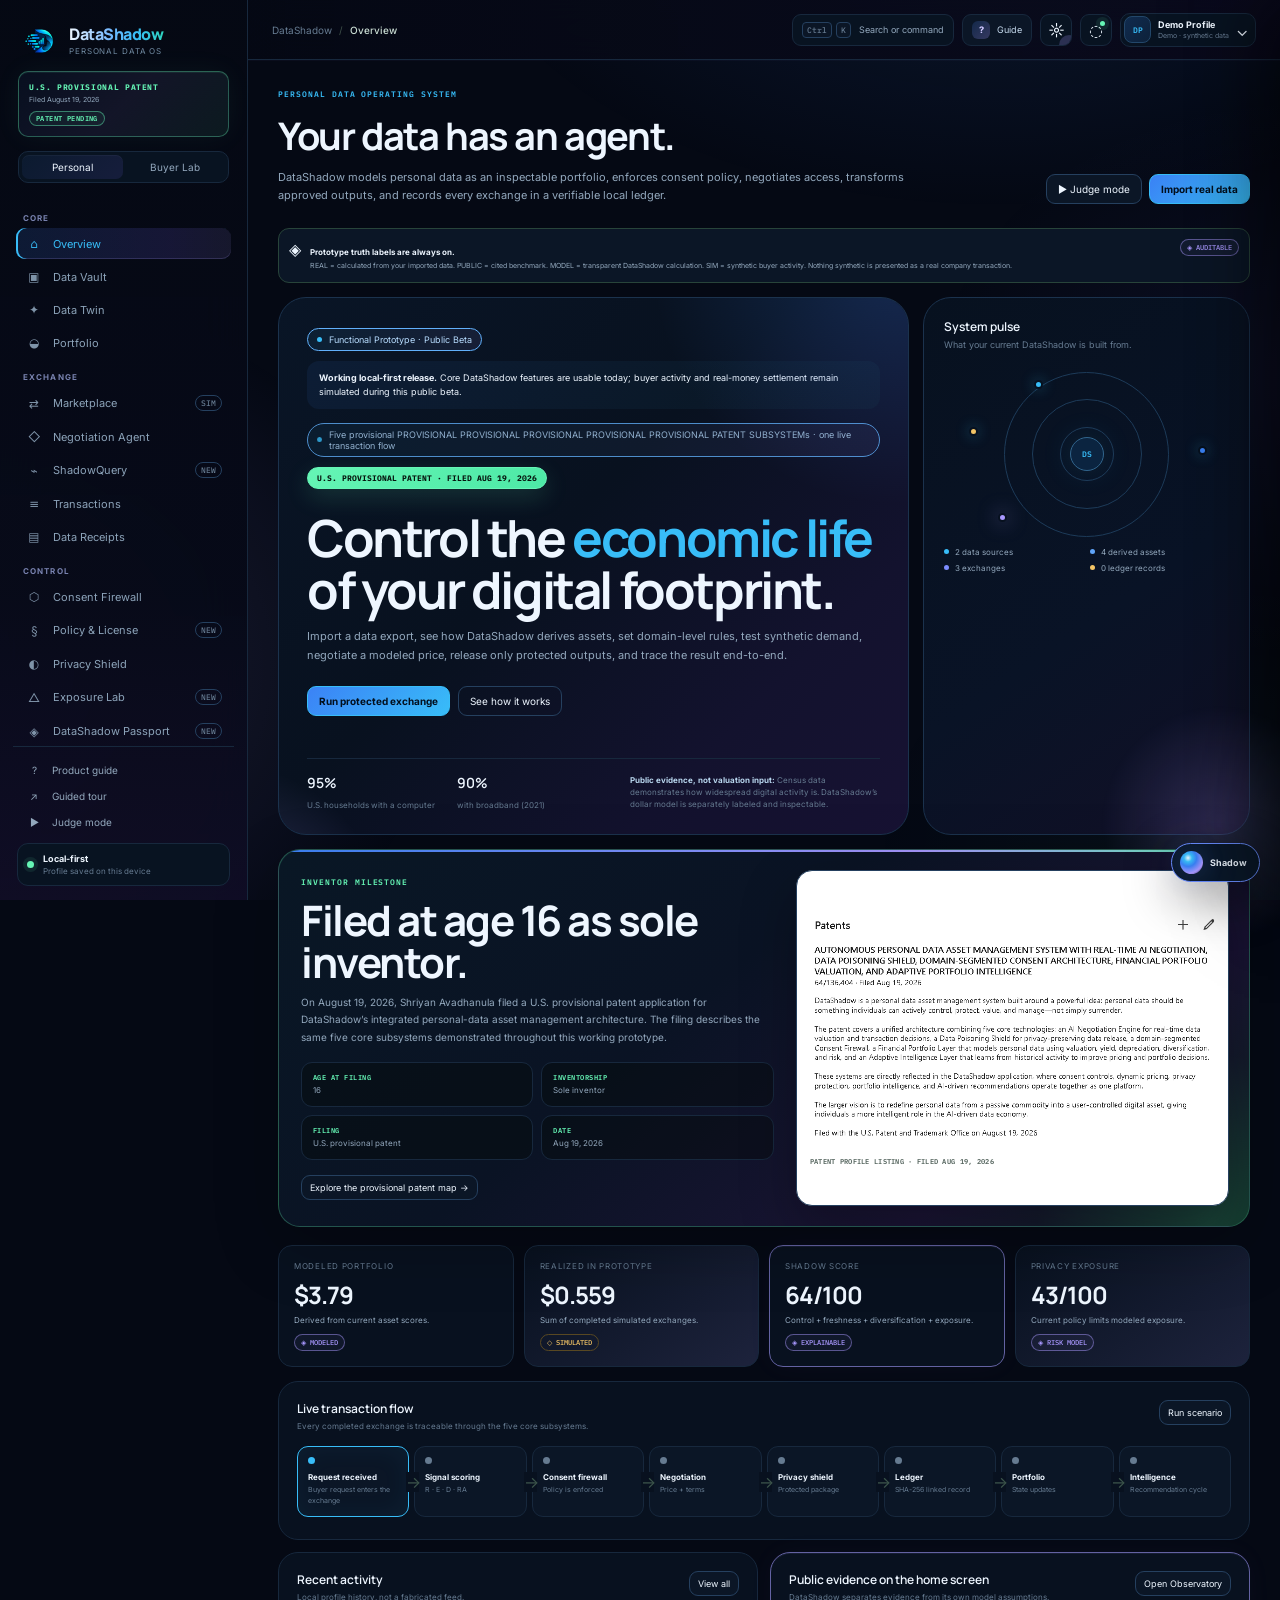
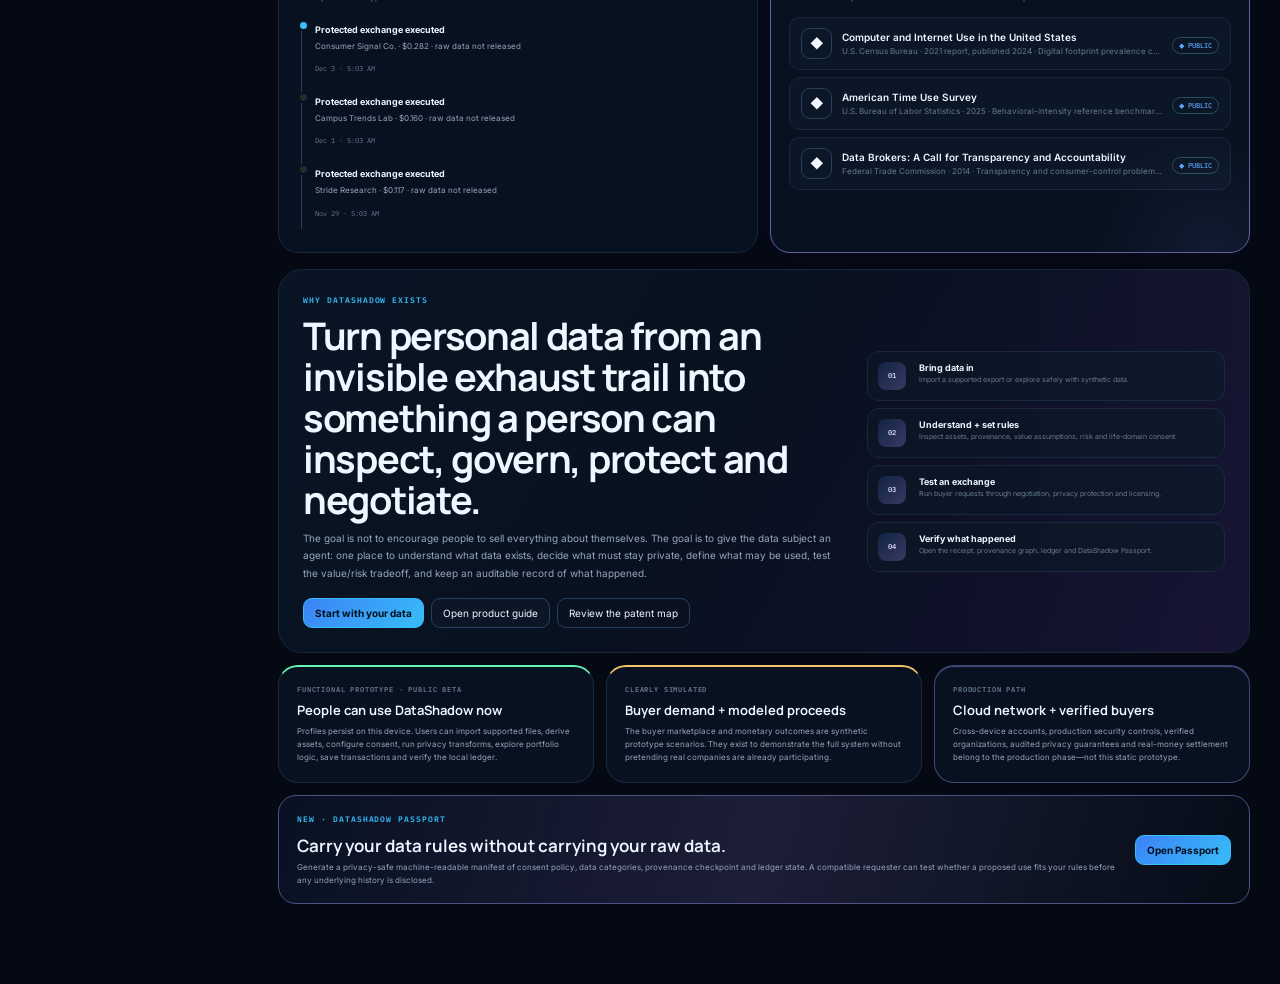
==== commit 9ee79087: "Load additional OG purple theme layer" ====
--- a/index.html
+++ b/index.html
@@ -15,6 +15,7 @@
   <link rel="stylesheet" href="branding.css" />
   <link rel="stylesheet" href="logo-theme.css" />
   <link rel="stylesheet" href="heritage-theme.css" />
+  <link rel="stylesheet" href="purple-boost.css" />
 </head>
 <body>
   <div id="boot" class="boot-screen">
--- a/heritage-theme.css
+++ b/heritage-theme.css
@@ -1,96 +1,114 @@
 /* DataShadow heritage palette
-   Priority: 1) logo blue/cyan, 2) original DataShadow purple, 3) green proof/success accents. */
+   Visual hierarchy: logo blue/cyan first, original DataShadow purple second, green third.
+   Purple is intentionally more present than the previous pass without turning the site into a purple theme. */
 :root{
   --og-purple:#a998ff;
   --og-purple-2:#7c68ff;
-  --og-purple-soft:rgba(169,152,255,.12);
-  --og-purple-glow:rgba(169,152,255,.18);
-}
-
-/* Overall ambience: blue dominates, purple supports, green stays rare. */
+  --og-purple-soft:rgba(169,152,255,.15);
+  --og-purple-glow:rgba(169,152,255,.22);
+}
+
+/* Ambient identity: slightly less blue, ~18% more visible OG purple, green unchanged. */
 body:before{
   background:
-    radial-gradient(920px 540px at 78% -12%,rgba(59,130,246,.17),transparent 61%),
-    radial-gradient(700px 520px at -9% 76%,rgba(169,152,255,.10),transparent 68%),
+    radial-gradient(920px 540px at 78% -12%,rgba(59,130,246,.145),transparent 61%),
+    radial-gradient(760px 560px at -9% 76%,rgba(169,152,255,.14),transparent 68%),
     radial-gradient(520px 380px at 96% 94%,rgba(101,245,181,.035),transparent 70%)!important;
 }
 
-/* Navigation and chrome use a blue → purple identity. */
+/* Navigation + chrome: blue still leads, purple now clearly participates. */
 .nav-item.active{
-  background:linear-gradient(90deg,rgba(59,130,246,.18),rgba(169,152,255,.075))!important;
+  background:linear-gradient(90deg,rgba(59,130,246,.15),rgba(169,152,255,.115))!important;
   color:var(--brand-cyan)!important;
-  box-shadow:inset 2px 0 0 var(--brand-cyan),inset 0 -1px 0 rgba(169,152,255,.10)!important;
-}
-.top-guide-btn:hover,.icon-btn:hover{border-color:color-mix(in srgb,var(--og-purple) 35%,var(--line2))}
+  box-shadow:inset 2px 0 0 var(--brand-cyan),inset 0 -1px 0 rgba(169,152,255,.16)!important;
+}
+.nav-item:hover{background:linear-gradient(90deg,rgba(59,130,246,.055),rgba(169,152,255,.06))!important}
+.mode-btn.active{background:linear-gradient(135deg,rgba(59,130,246,.075),rgba(169,152,255,.085))!important}
+.top-guide-btn:hover,.icon-btn:hover,.command-pill:hover{border-color:color-mix(in srgb,var(--og-purple) 46%,var(--line2))!important}
 .guide-spark{
-  background:linear-gradient(135deg,rgba(59,130,246,.20),rgba(169,152,255,.20))!important;
-  color:#c5bbff!important;
-}
-.theme-toggle:after{background:rgba(169,152,255,.17)!important}
-
-/* Major canvases get subtle blue-purple split lighting. */
-.hero-panel{
-  background:linear-gradient(135deg,#091526 0%,#08111f 58%,#10112a 100%)!important;
-}
-.hero-panel:after{
-  background:radial-gradient(circle,rgba(169,152,255,.17),transparent 68%)!important;
+  background:linear-gradient(135deg,rgba(59,130,246,.17),rgba(169,152,255,.27))!important;
+  color:#d0c8ff!important;
+}
+.theme-toggle:after{background:rgba(169,152,255,.22)!important}
+.topbar{box-shadow:0 1px 0 rgba(169,152,255,.035)}
+
+/* Hero + major canvases: stronger blue-purple split lighting. */
+.hero-panel{background:linear-gradient(135deg,#091526 0%,#08111f 52%,#12112d 100%)!important}
+.hero-panel:after{background:radial-gradient(circle,rgba(169,152,255,.22),transparent 68%)!important}
+.hero-kicker{
+  background:linear-gradient(90deg,rgba(56,189,248,.075),rgba(169,152,255,.055))!important;
+  border-color:color-mix(in srgb,var(--brand-cyan) 64%,var(--og-purple) 36%)!important;
 }
 .signal-radar:after{
-  content:"";position:absolute;inset:auto -90px -110px auto;width:220px;height:220px;border-radius:50%;
-  background:radial-gradient(circle,rgba(169,152,255,.10),transparent 70%);pointer-events:none;
-}
-.mission-band{
-  background:linear-gradient(120deg,#091525 0%,#08111f 54%,#11112b 100%)!important;
-}
+  content:"";position:absolute;inset:auto -90px -110px auto;width:240px;height:240px;border-radius:50%;
+  background:radial-gradient(circle,rgba(169,152,255,.15),transparent 70%);pointer-events:none;
+}
+.mission-band{background:linear-gradient(120deg,#091525 0%,#08111f 50%,#13112e 100%)!important}
 .passport-promo{
-  background:linear-gradient(105deg,rgba(59,130,246,.09),rgba(169,152,255,.08),rgba(45,212,191,.02))!important;
-  border-color:color-mix(in srgb,var(--og-purple) 28%,var(--line))!important;
+  background:linear-gradient(105deg,rgba(59,130,246,.075),rgba(169,152,255,.12),rgba(45,212,191,.02))!important;
+  border-color:color-mix(in srgb,var(--og-purple) 38%,var(--line))!important;
 }
 .passport-card{
-  background:linear-gradient(145deg,#0a1728 0%,#08111f 58%,#15122f 100%)!important;
-  border-color:color-mix(in srgb,var(--og-purple) 30%,#29486e)!important;
-}
-.passport-card:before{background:radial-gradient(circle,rgba(169,152,255,.18),transparent 66%)!important}
-.passport-card:after{background:radial-gradient(circle,rgba(59,130,246,.13),transparent 66%)!important}
-.patent-hero{
-  background:linear-gradient(135deg,#091526 0%,#08111f 58%,#15122f 100%)!important;
-}
-.combined-claim{
-  background:linear-gradient(110deg,var(--panel),rgba(59,130,246,.065),rgba(169,152,255,.065))!important;
-}
-
-/* Reintroduce original purple for intelligence, research and secondary emphasis. */
+  background:linear-gradient(145deg,#0a1728 0%,#08111f 52%,#171232 100%)!important;
+  border-color:color-mix(in srgb,var(--og-purple) 40%,#29486e)!important;
+}
+.passport-card:before{background:radial-gradient(circle,rgba(169,152,255,.24),transparent 66%)!important}
+.passport-card:after{background:radial-gradient(circle,rgba(59,130,246,.11),transparent 66%)!important}
+.patent-hero{background:linear-gradient(135deg,#091526 0%,#08111f 52%,#171231 100%)!important}
+.combined-claim{background:linear-gradient(110deg,var(--panel),rgba(59,130,246,.055),rgba(169,152,255,.095))!important}
+
+/* OG purple owns intelligence/research/secondary-emphasis surfaces. */
 .violet,.patent-range,.guide-drawer-head small,.guide-entry>span{color:var(--og-purple)!important}
-.source-tag.model{color:var(--og-purple)!important;border-color:rgba(169,152,255,.34)!important}
+.source-tag.model{
+  color:var(--og-purple)!important;
+  border-color:rgba(169,152,255,.40)!important;
+  background:rgba(169,152,255,.035)!important;
+}
 .metric-grid .metric:nth-child(3),.violet-accent,.patent-card:nth-child(2),.patent-card:nth-child(5){
-  border-color:color-mix(in srgb,var(--og-purple) 30%,var(--line))!important;
-  box-shadow:inset 0 1px 0 rgba(169,152,255,.045);
-}
-.orbit-node.n3{background:var(--og-purple)!important;box-shadow:0 0 14px rgba(169,152,255,.38)!important}
-.patent-flow span:nth-of-type(even){color:var(--og-purple)!important;border-color:rgba(169,152,255,.24)!important}
+  border-color:color-mix(in srgb,var(--og-purple) 42%,var(--line))!important;
+  box-shadow:inset 0 1px 0 rgba(169,152,255,.07),0 0 24px rgba(169,152,255,.025);
+}
+.orbit-node.n3{background:var(--og-purple)!important;box-shadow:0 0 16px rgba(169,152,255,.46)!important}
+.patent-flow span:nth-of-type(even){
+  color:var(--og-purple)!important;
+  border-color:rgba(169,152,255,.34)!important;
+  background:rgba(169,152,255,.035)!important;
+}
 .patent-card:nth-child(2)::before,.patent-card:nth-child(5)::before{
   content:"";position:absolute;inset:0 0 auto 0;height:2px;
   background:linear-gradient(90deg,var(--brand-blue),var(--og-purple));
-  border-radius:16px 16px 0 0;opacity:.9;
-}
-
-/* Blue-purple split accents for select cards, without recoloring everything. */
+  border-radius:16px 16px 0 0;opacity:.95;
+}
+
+/* More split accents across ordinary product surfaces. */
 .metric:nth-child(2),.metric:nth-child(4){
-  background:linear-gradient(145deg,var(--panel) 0%,color-mix(in srgb,var(--panel) 95%,var(--og-purple) 5%) 100%);
-}
-.panel:nth-of-type(odd){
-  box-shadow:inset 0 1px 0 rgba(59,130,246,.018);
+  background:linear-gradient(145deg,var(--panel) 0%,color-mix(in srgb,var(--panel) 91%,var(--og-purple) 9%) 100%)!important;
+}
+.domain-card:nth-child(2n){background:linear-gradient(145deg,var(--panel),color-mix(in srgb,var(--panel) 94%,var(--og-purple) 6%))!important}
+.panel:nth-of-type(3n){border-color:color-mix(in srgb,var(--line) 82%,var(--og-purple) 18%)!important}
+.btn:not(.primary):not(.danger):hover{
+  border-color:color-mix(in srgb,var(--og-purple) 42%,var(--brand-cyan) 58%)!important;
+  box-shadow:0 7px 20px rgba(169,152,255,.045);
 }
 .use-step>span{
-  background:linear-gradient(135deg,rgba(59,130,246,.19),rgba(169,152,255,.15))!important;
-  color:#c7e8ff!important;
+  background:linear-gradient(135deg,rgba(59,130,246,.16),rgba(169,152,255,.22))!important;
+  color:#d7d2ff!important;
+}
+.guide-current{
+  background:linear-gradient(145deg,rgba(59,130,246,.065),rgba(169,152,255,.075))!important;
+  border-color:color-mix(in srgb,var(--og-purple) 34%,#224c72)!important;
+}
+.guide-entry.active{
+  background:linear-gradient(90deg,rgba(59,130,246,.045),rgba(169,152,255,.065))!important;
+  box-shadow:inset 2px 0 0 var(--og-purple)!important;
 }
 .assistant-orb{
-  background:radial-gradient(circle at 35% 30%,#edf9ff,var(--brand-cyan) 22%,var(--brand-blue) 50%,var(--og-purple) 82%,#2a234f 100%)!important;
-  box-shadow:0 0 24px rgba(92,144,255,.24),0 0 38px rgba(169,152,255,.10)!important;
-}
-
-/* Green is tertiary and reserved for proof, success and the strongest milestones. */
+  background:radial-gradient(circle at 35% 30%,#edf9ff,var(--brand-cyan) 20%,var(--brand-blue) 45%,var(--og-purple) 76%,#2a234f 100%)!important;
+  box-shadow:0 0 24px rgba(92,144,255,.22),0 0 42px rgba(169,152,255,.15)!important;
+}
+.assistant-fab{border-color:color-mix(in srgb,var(--brand-blue) 60%,var(--og-purple) 40%)!important}
+
+/* Green remains tertiary and high-value only. */
 .notification-dot,.pulse-dot,.status.open:before,.status.ok:before,.status.approved:before{background:var(--pop-green)!important}
 .source-tag.real{color:var(--pop-green)!important;border-color:rgba(101,245,181,.32)!important}
 .site-patent-chip{
@@ -100,32 +118,154 @@
 }
 .patent-sidebar-badge{
   border-color:rgba(101,245,181,.34)!important;
-  background:linear-gradient(135deg,rgba(59,130,246,.07),rgba(169,152,255,.055),rgba(101,245,181,.075))!important;
+  background:linear-gradient(135deg,rgba(59,130,246,.055),rgba(169,152,255,.085),rgba(101,245,181,.075))!important;
 }
 .patent-sidebar-badge b,.patent-sidebar-badge span{color:var(--pop-green)!important}
 .overview-patent-showcase{
   border-color:rgba(101,245,181,.28)!important;
-  background:linear-gradient(140deg,#091725 0%,#0a1324 54%,#15122d 78%,#09231d 100%)!important;
+  background:linear-gradient(140deg,#091725 0%,#0a1324 48%,#17122f 78%,#09231d 100%)!important;
 }
 .overview-patent-showcase:after{
   content:"";position:absolute;left:0;right:0;top:0;height:2px;
-  background:linear-gradient(90deg,var(--brand-blue) 0%,var(--og-purple) 58%,var(--pop-green) 100%);
+  background:linear-gradient(90deg,var(--brand-blue) 0%,var(--og-purple) 61%,var(--pop-green) 100%);
   opacity:.95;
 }
 .overview-patent-showcase .eyebrow,.overview-patent-facts b{color:var(--pop-green)!important}
 .site-patent-banner,.filing-proof,.creator-patent-milestone,.technology-patent-note{
-  background:linear-gradient(135deg,rgba(59,130,246,.055),rgba(169,152,255,.045),rgba(101,245,181,.065))!important;
-}
-
-/* Light mode mirrors the same hierarchy. */
+  background:linear-gradient(135deg,rgba(59,130,246,.045),rgba(169,152,255,.075),rgba(101,245,181,.065))!important;
+}
+
+/* =========================
+   LIGHT MODE — fully adapted, not a washed-out dark theme.
+   ========================= */
+html[data-theme="light"]{
+  --ink:#172238;
+  --muted:#627087;
+  --muted2:#8691a4;
+  --bg:#f5f6fb;
+  --panel:#ffffff;
+  --panel2:#f8f9fe;
+  --panel3:#f0f2fa;
+  --line:#dde2ee;
+  --line2:#cbd3e4;
+  --surface-raised:#fafbff;
+  --glass:rgba(249,250,255,.90);
+  --text-soft:#37465f;
+}
 html[data-theme="light"] body:before{
   background:
-    radial-gradient(780px 460px at 82% -10%,rgba(59,130,246,.11),transparent 62%),
-    radial-gradient(620px 520px at -8% 78%,rgba(124,104,255,.075),transparent 68%),
+    radial-gradient(780px 460px at 82% -10%,rgba(59,130,246,.085),transparent 62%),
+    radial-gradient(700px 560px at -8% 78%,rgba(124,104,255,.105),transparent 68%),
     radial-gradient(500px 380px at 96% 94%,rgba(52,217,154,.03),transparent 70%)!important;
 }
-html[data-theme="light"] .hero-panel{background:linear-gradient(135deg,#fff 0%,#f6f9ff 62%,#f5f2ff 100%)!important}
-html[data-theme="light"] .mission-band{background:linear-gradient(120deg,#fff,#f7faff 58%,#f5f2ff)!important}
-html[data-theme="light"] .passport-card{background:linear-gradient(145deg,#fff,#f4f8ff 62%,#f5f2ff)!important}
-html[data-theme="light"] .patent-hero{background:linear-gradient(135deg,#fff,#f6f9fd 62%,#f5f2ff)!important}
-html[data-theme="light"] .overview-patent-showcase{background:linear-gradient(140deg,#fff,#f7fbff 55%,#f7f3ff 80%,#f3fff9)!important}
+html[data-theme="light"] .boot-screen{background:#f5f6fb!important}
+html[data-theme="light"] .sidebar{
+  background:linear-gradient(180deg,rgba(250,251,255,.97),rgba(247,248,253,.96))!important;
+  border-right-color:#dce2ee!important;
+}
+html[data-theme="light"] .topbar{
+  background:rgba(250,251,255,.91)!important;
+  border-bottom-color:#dce2ee!important;
+  box-shadow:0 1px 0 rgba(124,104,255,.035),0 8px 28px rgba(46,62,96,.035)!important;
+}
+html[data-theme="light"] .mode-switch,html[data-theme="light"] .command-pill,html[data-theme="light"] .icon-btn,html[data-theme="light"] .profile-chip,html[data-theme="light"] .local-badge{
+  background:#fff!important;
+  border-color:#d8dfec!important;
+}
+html[data-theme="light"] .mode-btn.active{background:linear-gradient(135deg,#eef5ff,#f2efff)!important;color:#253856!important}
+html[data-theme="light"] .nav-item{color:#66748a!important}
+html[data-theme="light"] .nav-item:hover{background:linear-gradient(90deg,#eef5ff,#f4f1ff)!important;color:#253856!important}
+html[data-theme="light"] .nav-item.active{
+  background:linear-gradient(90deg,rgba(59,130,246,.105),rgba(124,104,255,.095))!important;
+  color:#2563eb!important;
+  box-shadow:inset 2px 0 0 #2563eb,inset 0 -1px 0 rgba(124,104,255,.08)!important;
+}
+html[data-theme="light"] .brand-wordmark-copy strong{
+  background:linear-gradient(90deg,#173b67 0%,#2563eb 48%,#7c68ff 82%,#6556d8 100%)!important;
+  -webkit-background-clip:text!important;background-clip:text!important;color:transparent!important;
+}
+html[data-theme="light"] .brand-wordmark-copy small{color:#7d899d!important}
+html[data-theme="light"] .avatar{background:linear-gradient(135deg,#eaf3ff,#f1edff)!important;border-color:#cdd9ec!important;color:#315fbc!important}
+
+html[data-theme="light"] .hero-panel{
+  background:linear-gradient(135deg,#ffffff 0%,#f7faff 52%,#f3efff 100%)!important;
+  border-color:#d8e1ef!important;
+  box-shadow:0 18px 48px rgba(47,65,101,.06),inset 0 1px 0 rgba(255,255,255,.9)!important;
+}
+html[data-theme="light"] .hero-panel:before{background:radial-gradient(circle,rgba(59,130,246,.10),transparent 67%)!important}
+html[data-theme="light"] .hero-panel:after{background:radial-gradient(circle,rgba(124,104,255,.13),transparent 68%)!important}
+html[data-theme="light"] .hero-kicker{background:linear-gradient(90deg,rgba(59,130,246,.055),rgba(124,104,255,.055))!important;color:#365a8a!important;border-color:#cad8ea!important}
+html[data-theme="light"] .signal-radar{background:linear-gradient(145deg,#fff,#fafaff)!important;border-color:#d8e1ef!important}
+html[data-theme="light"] .orbit{border-color:#dbe2ee!important}
+html[data-theme="light"] .orbit-core{background:linear-gradient(135deg,#eef6ff,#f2efff)!important;border-color:#c9d7e9!important;color:#315fbc!important}
+html[data-theme="light"] .orbit-node{border-color:#fff!important}
+
+html[data-theme="light"] .panel,html[data-theme="light"] .metric,html[data-theme="light"] .domain-card,html[data-theme="light"] .patent-card{
+  background:#fff!important;
+  border-color:#dde3ee!important;
+  box-shadow:0 10px 28px rgba(48,63,94,.035)!important;
+}
+html[data-theme="light"] .metric:nth-child(2),html[data-theme="light"] .metric:nth-child(4),html[data-theme="light"] .domain-card:nth-child(2n){
+  background:linear-gradient(145deg,#fff,#f8f6ff)!important;
+}
+html[data-theme="light"] .metric-grid .metric:nth-child(3),html[data-theme="light"] .violet-accent,html[data-theme="light"] .patent-card:nth-child(2),html[data-theme="light"] .patent-card:nth-child(5){
+  border-color:#d7cef8!important;
+}
+html[data-theme="light"] .list-row,html[data-theme="light"] .row-icon,html[data-theme="light"] .flow-step,html[data-theme="light"] .source-card,html[data-theme="light"] .check-row,html[data-theme="light"] .arch-node,html[data-theme="light"] .notice-bar,html[data-theme="light"] .license-preview,html[data-theme="light"] .query-code,html[data-theme="light"] .data-sample,html[data-theme="light"] .formula,html[data-theme="light"] .modal,html[data-theme="light"] .guide-card{
+  background:#fafbff!important;
+  border-color:#dde3ee!important;
+}
+html[data-theme="light"] .list-row.clickable:hover{background:#f4f2ff!important;border-color:#d6cdf5!important}
+html[data-theme="light"] .segmented,html[data-theme="light"] .input,html[data-theme="light"] .select,html[data-theme="light"] .textarea,html[data-theme="light"] .assistant-suggestions button,html[data-theme="light"] .assistant-input input{
+  background:#fff!important;
+  border-color:#d7deeb!important;
+  color:#172238!important;
+}
+html[data-theme="light"] .input:focus,html[data-theme="light"] .select:focus,html[data-theme="light"] .textarea:focus{
+  border-color:#8ca8de!important;
+  box-shadow:0 0 0 3px rgba(124,104,255,.07)!important;
+}
+html[data-theme="light"] .segmented button.active{background:linear-gradient(135deg,#edf4ff,#f2efff)!important;color:#273b5d!important}
+html[data-theme="light"] .data-table th{background:#f4f6fb!important;color:#6c788c!important}
+html[data-theme="light"] .data-table td{color:#45536a!important;border-bottom-color:#e4e8f1!important}
+html[data-theme="light"] .data-table tbody tr:hover{background:#faf8ff!important}
+html[data-theme="light"] .graph-legend,html[data-theme="light"] .graph-detail{background:rgba(255,255,255,.96)!important;border-color:#d8dfeb!important}
+html[data-theme="light"] .twin-wrap{background:radial-gradient(circle at center,rgba(124,104,255,.055),transparent 40%),#fbfcff!important;border-color:#dce3ef!important}
+html[data-theme="light"] .drawer,html[data-theme="light"] .guide-drawer{background:#f9faff!important;border-left-color:#dce2ee!important}
+html[data-theme="light"] .assistant-fab{background:#fff!important;border-color:#cfd8e9!important;box-shadow:0 14px 40px rgba(49,62,91,.12)!important}
+html[data-theme="light"] .message.assistant{background:#fff!important;border-color:#dce3ee!important}
+html[data-theme="light"] .message.user{background:linear-gradient(135deg,#e9f3ff,#f0edff)!important;border-color:#cfdaec!important;color:#243754!important}
+html[data-theme="light"] .toast{background:#fff!important;border-color:#d9e0ec!important;box-shadow:0 12px 34px rgba(44,59,91,.11)!important}
+html[data-theme="light"] .guide-current{background:linear-gradient(145deg,#f2f7ff,#f5f1ff)!important;border-color:#d8d1f5!important}
+html[data-theme="light"] .guide-entry:hover,html[data-theme="light"] .guide-entry.active{background:#f7f4ff!important;border-color:#ddd6f4!important}
+
+html[data-theme="light"] .mission-band{
+  background:linear-gradient(120deg,#fff 0%,#f8fbff 52%,#f3efff 100%)!important;
+  border-color:#dde3ee!important;
+  box-shadow:0 16px 44px rgba(46,61,94,.045)!important;
+}
+html[data-theme="light"] .passport-promo{background:linear-gradient(105deg,#f4f8ff,#f5f1ff,#f9fffc)!important;border-color:#d9d2f5!important}
+html[data-theme="light"] .passport-card{
+  background:linear-gradient(145deg,#fff 0%,#f5f8ff 54%,#f3efff 100%)!important;
+  border-color:#d8d0f4!important;
+  box-shadow:0 16px 44px rgba(52,57,99,.055)!important;
+}
+html[data-theme="light"] .patent-hero{
+  background:linear-gradient(135deg,#fff 0%,#f7f9fe 54%,#f2eeff 100%)!important;
+  border-color:#dcdff0!important;
+}
+html[data-theme="light"] .combined-claim{background:linear-gradient(110deg,#fff,#f4f8ff,#f4f0ff)!important}
+html[data-theme="light"] .overview-patent-showcase{
+  background:linear-gradient(140deg,#fff 0%,#f7fbff 48%,#f4efff 78%,#f3fff9 100%)!important;
+  border-color:#bfe7d3!important;
+  box-shadow:0 18px 48px rgba(48,63,94,.055)!important;
+}
+html[data-theme="light"] .site-patent-banner,html[data-theme="light"] .filing-proof,html[data-theme="light"] .creator-patent-milestone,html[data-theme="light"] .technology-patent-note{
+  background:linear-gradient(135deg,#f3f8ff,#f6f1ff,#f3fff9)!important;
+  border-color:#d6e3df!important;
+}
+html[data-theme="light"] .patent-sidebar-badge{
+  background:linear-gradient(135deg,#eef6ff,#f4efff,#effff7)!important;
+  border-color:#bfe6d2!important;
+}
+html[data-theme="light"] .patent-profile-shot{background:#fff!important;border-color:#dce2ec!important;box-shadow:0 16px 40px rgba(44,58,88,.10)!important}
--- a/purple-boost.css
+++ b/purple-boost.css
@@ -0,0 +1,105 @@
+/* DataShadow OG Purple Boost
+   Adds ~10% more original DataShadow purple while keeping logo blue primary
+   and leaving green reserved for proof/success/milestones. */
+:root{
+  --og-purple-soft:rgba(169,152,255,.18);
+  --og-purple-glow:rgba(169,152,255,.27);
+}
+
+/* Global ambience: give purple more breathing room without overtaking blue. */
+body:before{
+  background:
+    radial-gradient(900px 520px at 78% -12%,rgba(59,130,246,.13),transparent 61%),
+    radial-gradient(820px 590px at -8% 74%,rgba(169,152,255,.175),transparent 68%),
+    radial-gradient(520px 390px at 102% 42%,rgba(124,104,255,.07),transparent 72%),
+    radial-gradient(520px 380px at 96% 94%,rgba(101,245,181,.035),transparent 70%)!important;
+}
+.sidebar{
+  background:linear-gradient(180deg,rgba(5,9,20,.96) 0%,rgba(7,10,24,.95) 66%,rgba(16,13,37,.92) 100%)!important;
+}
+.topbar{background:linear-gradient(90deg,rgba(5,9,20,.9),rgba(11,10,28,.88))!important}
+.nav-section{color:color-mix(in srgb,#667b91 72%,var(--og-purple) 28%)!important}
+.nav-item.active{
+  background:linear-gradient(90deg,rgba(59,130,246,.14) 0%,rgba(124,104,255,.14) 72%,rgba(169,152,255,.10) 100%)!important;
+  box-shadow:inset 2px 0 0 var(--brand-cyan),inset 0 -1px 0 rgba(169,152,255,.19)!important;
+}
+.mode-btn.active{background:linear-gradient(135deg,rgba(59,130,246,.065),rgba(124,104,255,.12))!important}
+
+/* Main surfaces: blue begins the story, OG purple increasingly finishes it. */
+.hero-panel{background:linear-gradient(135deg,#091526 0%,#08111f 44%,#13122e 76%,#171233 100%)!important}
+.hero-panel:after{background:radial-gradient(circle,rgba(169,152,255,.27),transparent 68%)!important}
+.hero-kicker{background:linear-gradient(90deg,rgba(56,189,248,.07),rgba(169,152,255,.085))!important}
+.signal-radar{background:linear-gradient(145deg,#07111f 0%,#091326 58%,#121027 100%)!important}
+.signal-radar:after{background:radial-gradient(circle,rgba(169,152,255,.20),transparent 70%)!important}
+.mission-band{background:linear-gradient(120deg,#091525 0%,#08111f 43%,#14112f 100%)!important}
+.passport-promo{background:linear-gradient(105deg,rgba(59,130,246,.065),rgba(169,152,255,.15),rgba(45,212,191,.02))!important}
+.passport-card{background:linear-gradient(145deg,#0a1728 0%,#08111f 45%,#1a1436 100%)!important}
+.passport-card:before{background:radial-gradient(circle,rgba(169,152,255,.30),transparent 66%)!important}
+.patent-hero{background:linear-gradient(135deg,#091526 0%,#08111f 45%,#1a1435 100%)!important}
+.combined-claim{background:linear-gradient(110deg,var(--panel),rgba(59,130,246,.045),rgba(169,152,255,.13))!important}
+
+/* Purple becomes a clearer secondary accent on normal product surfaces. */
+.metric:nth-child(2),.metric:nth-child(4){
+  background:linear-gradient(145deg,var(--panel) 0%,color-mix(in srgb,var(--panel) 87%,var(--og-purple) 13%) 100%)!important;
+}
+.domain-card:nth-child(2n){background:linear-gradient(145deg,var(--panel),color-mix(in srgb,var(--panel) 90%,var(--og-purple) 10%))!important}
+.panel:nth-of-type(3n){
+  border-color:color-mix(in srgb,var(--line) 72%,var(--og-purple) 28%)!important;
+  box-shadow:inset 0 1px 0 rgba(169,152,255,.055)!important;
+}
+.arch-node:nth-child(2n),.source-card:nth-child(2n){background:linear-gradient(145deg,var(--panel2),color-mix(in srgb,var(--panel2) 92%,var(--og-purple) 8%))!important}
+.use-step>span{background:linear-gradient(135deg,rgba(59,130,246,.14),rgba(169,152,255,.28))!important}
+.guide-current{background:linear-gradient(145deg,rgba(59,130,246,.055),rgba(169,152,255,.11))!important}
+.guide-entry.active{background:linear-gradient(90deg,rgba(59,130,246,.035),rgba(169,152,255,.095))!important}
+.guide-entry:hover{border-color:color-mix(in srgb,var(--line2) 60%,var(--og-purple) 40%)!important}
+.top-guide-btn:hover,.icon-btn:hover,.command-pill:hover{box-shadow:0 0 0 1px rgba(169,152,255,.04),0 8px 24px rgba(169,152,255,.055)!important}
+.btn:not(.primary):not(.danger):hover{background:linear-gradient(135deg,var(--panel2),rgba(169,152,255,.07))!important}
+
+/* Intelligence / patent-secondary accents can visibly own the heritage purple. */
+.violet,.patent-range,.guide-drawer-head small,.guide-entry>span{color:#b7aaff!important}
+.source-tag.model{background:rgba(169,152,255,.055)!important;border-color:rgba(169,152,255,.48)!important}
+.metric-grid .metric:nth-child(3),.violet-accent,.patent-card:nth-child(2),.patent-card:nth-child(5){
+  border-color:color-mix(in srgb,var(--og-purple) 52%,var(--line))!important;
+  box-shadow:inset 0 1px 0 rgba(169,152,255,.09),0 0 28px rgba(169,152,255,.035)!important;
+}
+.orbit-node.n3{box-shadow:0 0 19px rgba(169,152,255,.58)!important}
+.patent-flow span:nth-of-type(even){background:rgba(169,152,255,.055)!important;border-color:rgba(169,152,255,.42)!important}
+.assistant-orb{
+  background:radial-gradient(circle at 35% 30%,#edf9ff,var(--brand-cyan) 18%,var(--brand-blue) 39%,var(--og-purple) 70%,#2a234f 100%)!important;
+  box-shadow:0 0 24px rgba(92,144,255,.20),0 0 46px rgba(169,152,255,.20)!important;
+}
+
+/* Green remains exactly a tertiary high-value language. */
+.notification-dot,.pulse-dot,.status.open:before,.status.ok:before,.status.approved:before{background:var(--pop-green)!important}
+.source-tag.real{color:var(--pop-green)!important}
+.site-patent-chip{background:linear-gradient(135deg,var(--pop-green),#4de9a6)!important}
+.overview-patent-showcase{
+  background:linear-gradient(140deg,#091725 0%,#0a1324 42%,#1a1434 76%,#09231d 100%)!important;
+}
+.overview-patent-showcase:after{background:linear-gradient(90deg,var(--brand-blue) 0%,var(--og-purple) 66%,var(--pop-green) 100%)!important}
+.site-patent-banner,.filing-proof,.creator-patent-milestone,.technology-patent-note{
+  background:linear-gradient(135deg,rgba(59,130,246,.035),rgba(169,152,255,.105),rgba(101,245,181,.065))!important;
+}
+
+/* Light mode: richer lavender/blue identity without becoming washed out. */
+html[data-theme="light"] body:before{
+  background:
+    radial-gradient(760px 450px at 82% -10%,rgba(59,130,246,.07),transparent 62%),
+    radial-gradient(760px 570px at -7% 77%,rgba(124,104,255,.135),transparent 68%),
+    radial-gradient(460px 360px at 101% 40%,rgba(169,152,255,.055),transparent 70%),
+    radial-gradient(500px 380px at 96% 94%,rgba(52,217,154,.03),transparent 70%)!important;
+}
+html[data-theme="light"] .sidebar{background:linear-gradient(180deg,#fbfcff 0%,#f8f8fd 64%,#f5f2ff 100%)!important}
+html[data-theme="light"] .topbar{background:linear-gradient(90deg,rgba(250,251,255,.94),rgba(247,245,255,.93))!important}
+html[data-theme="light"] .nav-item.active{background:linear-gradient(90deg,rgba(59,130,246,.09),rgba(124,104,255,.13))!important}
+html[data-theme="light"] .mode-btn.active{background:linear-gradient(135deg,#eef5ff,#efebff)!important}
+html[data-theme="light"] .hero-panel{background:linear-gradient(135deg,#fff 0%,#f7faff 43%,#f1ecff 100%)!important}
+html[data-theme="light"] .hero-panel:after{background:radial-gradient(circle,rgba(124,104,255,.17),transparent 68%)!important}
+html[data-theme="light"] .signal-radar{background:linear-gradient(145deg,#fff,#f8f5ff)!important}
+html[data-theme="light"] .mission-band{background:linear-gradient(120deg,#fff,#f7faff 45%,#f1ecff)!important}
+html[data-theme="light"] .passport-card{background:linear-gradient(145deg,#fff,#f5f8ff 45%,#f1ecff)!important}
+html[data-theme="light"] .patent-hero{background:linear-gradient(135deg,#fff,#f6f9ff 45%,#f1ecff)!important}
+html[data-theme="light"] .metric:nth-child(2),html[data-theme="light"] .metric:nth-child(4),html[data-theme="light"] .domain-card:nth-child(2n){background:linear-gradient(145deg,#fff,#f6f2ff)!important}
+html[data-theme="light"] .panel:nth-of-type(3n){border-color:#d8cff5!important}
+html[data-theme="light"] .guide-current{background:linear-gradient(145deg,#f5f9ff,#f2edff)!important}
+html[data-theme="light"] .overview-patent-showcase{background:linear-gradient(140deg,#fff,#f7fbff 42%,#f2edff 78%,#f3fff9)!important}
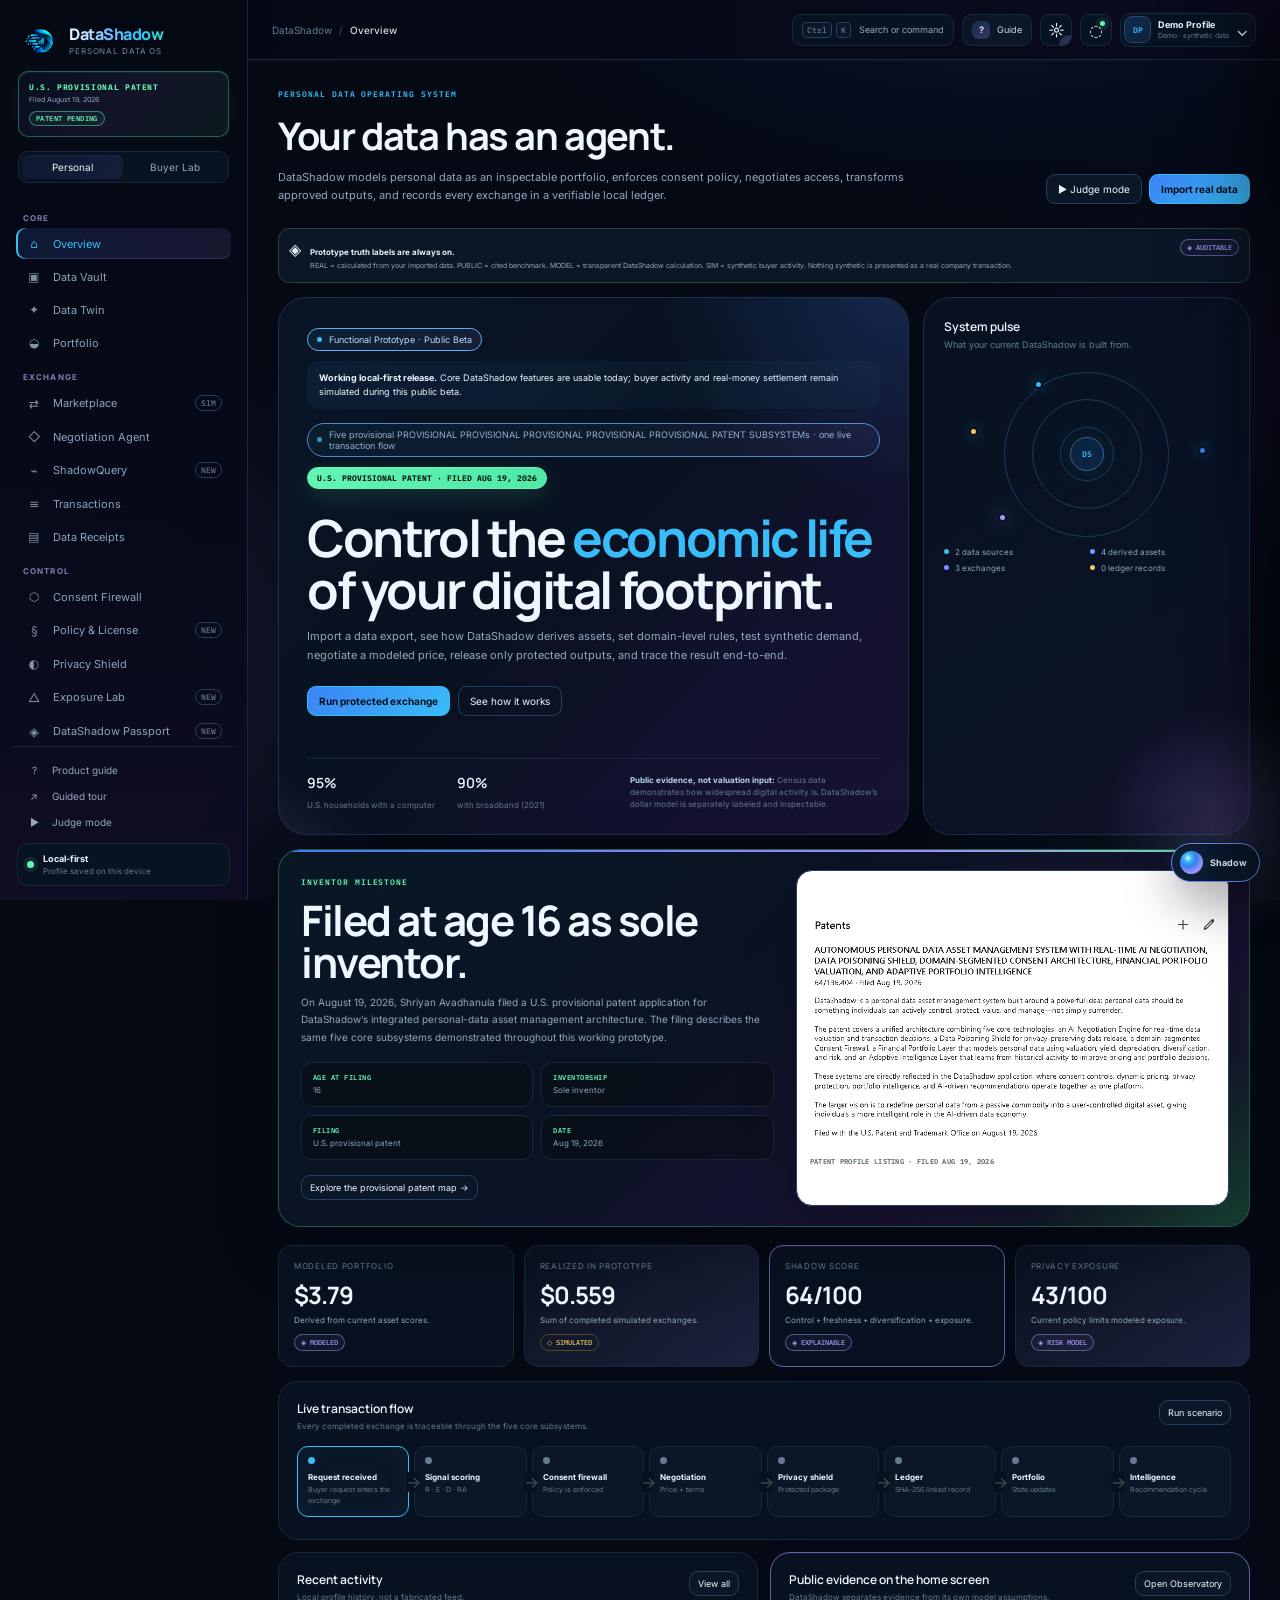
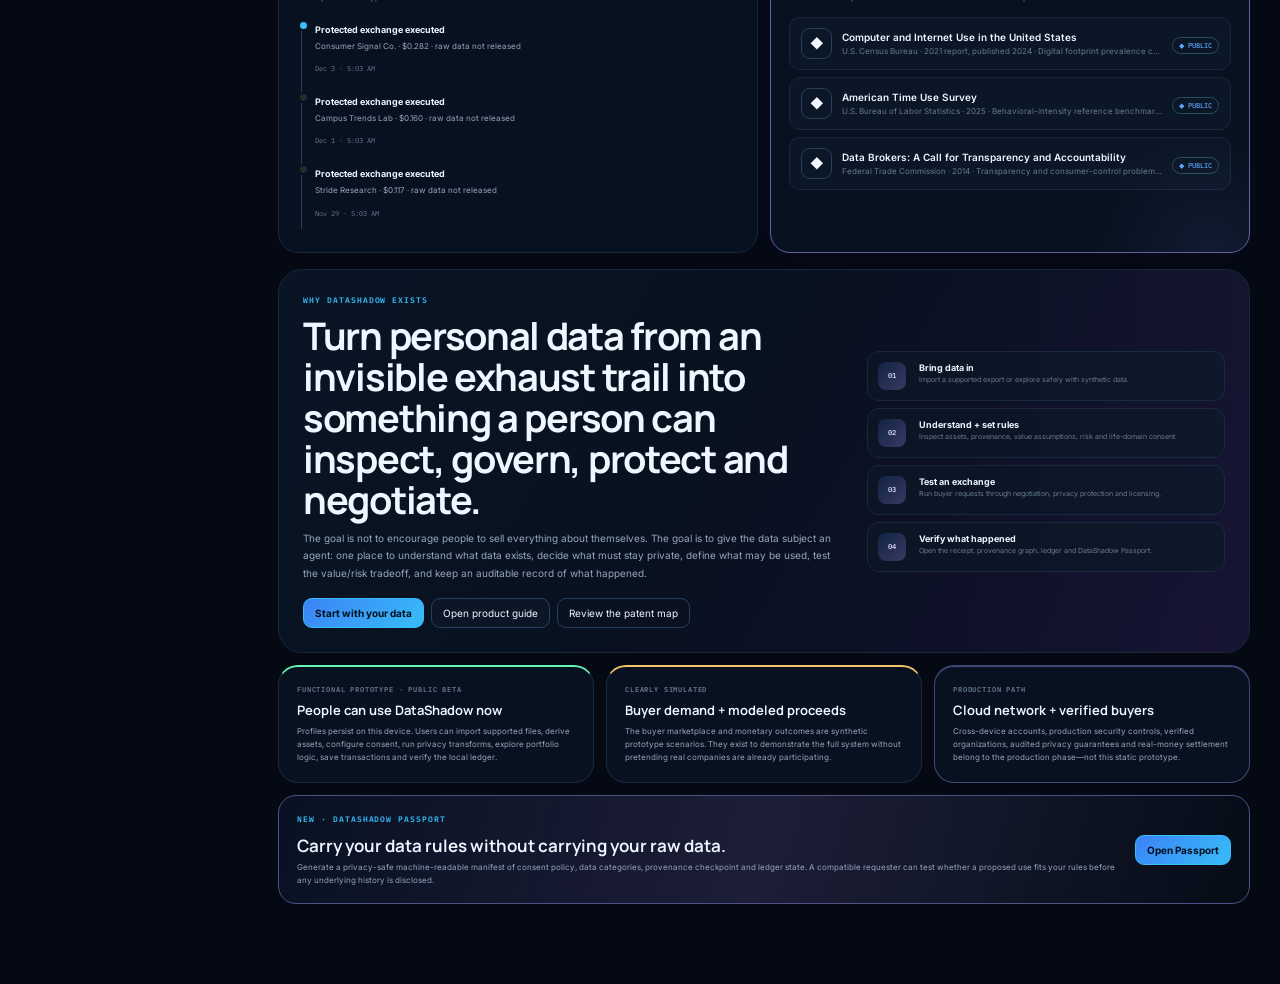
==== commit a75f4604: "Add tailored international press feature" ====
--- a/index.html
+++ b/index.html
@@ -16,6 +16,7 @@
   <link rel="stylesheet" href="logo-theme.css" />
   <link rel="stylesheet" href="heritage-theme.css" />
   <link rel="stylesheet" href="purple-boost.css" />
+  <link rel="stylesheet" href="press-feature.css" />
 </head>
 <body>
   <div id="boot" class="boot-screen">
--- a/press-feature.css
+++ b/press-feature.css
@@ -0,0 +1,20 @@
+.ds-press{position:relative;overflow:hidden;margin-top:12px;padding:clamp(20px,3vw,34px);border:1px solid color-mix(in srgb,var(--violet) 32%,var(--line));border-radius:24px;background:linear-gradient(122deg,color-mix(in srgb,var(--panel) 94%,var(--mint) 6%),var(--panel) 52%,color-mix(in srgb,var(--panel) 91%,var(--violet) 9%));box-shadow:inset 0 1px 0 rgba(255,255,255,.025)}
+.ds-press::after{content:"";position:absolute;width:300px;height:300px;right:-160px;top:-190px;border-radius:50%;background:radial-gradient(circle,rgba(169,152,255,.18),transparent 68%);pointer-events:none}
+.ds-press-head{position:relative;z-index:1;display:grid;grid-template-columns:minmax(0,1.15fr) minmax(250px,.85fr);align-items:end;gap:32px;margin-bottom:18px}
+.ds-press-head h2{margin:5px 0 0;font:700 clamp(27px,4vw,46px)/1 var(--display);letter-spacing:-1.6px}
+.ds-press-head>p{margin:0;color:var(--muted);font-size:9px;line-height:1.7}
+.ds-press-grid{position:relative;z-index:1;display:grid;grid-template-columns:repeat(2,minmax(0,1fr));gap:10px}
+.ds-press-card{display:grid;grid-template-columns:104px minmax(0,1fr);align-items:center;gap:16px;padding:11px;color:var(--ink);text-decoration:none;border:1px solid var(--line2);border-radius:16px;background:color-mix(in srgb,var(--panel2) 94%,transparent);transition:transform .18s,border-color .18s,background .18s}
+.ds-press-card:hover,.ds-press-card:focus-visible{transform:translateY(-3px);border-color:color-mix(in srgb,var(--mint) 55%,var(--line));background:color-mix(in srgb,var(--panel2) 90%,var(--mint) 10%)}
+.ds-press-card:focus-visible{outline:2px solid var(--mint);outline-offset:3px}
+.ds-press-logo{display:grid;place-items:center;overflow:hidden;aspect-ratio:1;border-radius:11px;background:#fff}
+.ds-press-logo img{display:block;width:100%;height:100%;object-fit:contain}
+.ds-press-copy{display:flex;min-width:0;flex-direction:column;gap:22px}
+.ds-press-copy strong{font:650 14px/1.15 var(--display)}
+.ds-press-copy>span{display:flex;align-items:center;justify-content:space-between;gap:8px;color:var(--mint);font:600 7px/1.2 var(--mono);letter-spacing:.1em;text-transform:uppercase}
+.ds-press-copy b{color:var(--violet);font-size:13px;transition:transform .18s}
+.ds-press-card:hover .ds-press-copy b{transform:translate(2px,-2px)}
+html[data-theme="light"] .ds-press{box-shadow:0 18px 50px rgba(28,50,42,.08)}
+html[data-theme="light"] .ds-press-card{background:rgba(255,255,255,.86)}
+@media(max-width:760px){.ds-press-head{grid-template-columns:1fr;gap:9px}.ds-press-grid{grid-template-columns:1fr}.ds-press-card{grid-template-columns:84px minmax(0,1fr)}.ds-press-copy{gap:16px}}
+@media(prefers-reduced-motion:reduce){.ds-press-card,.ds-press-copy b{transition:none}.ds-press-card:hover,.ds-press-card:focus-visible{transform:none}}
